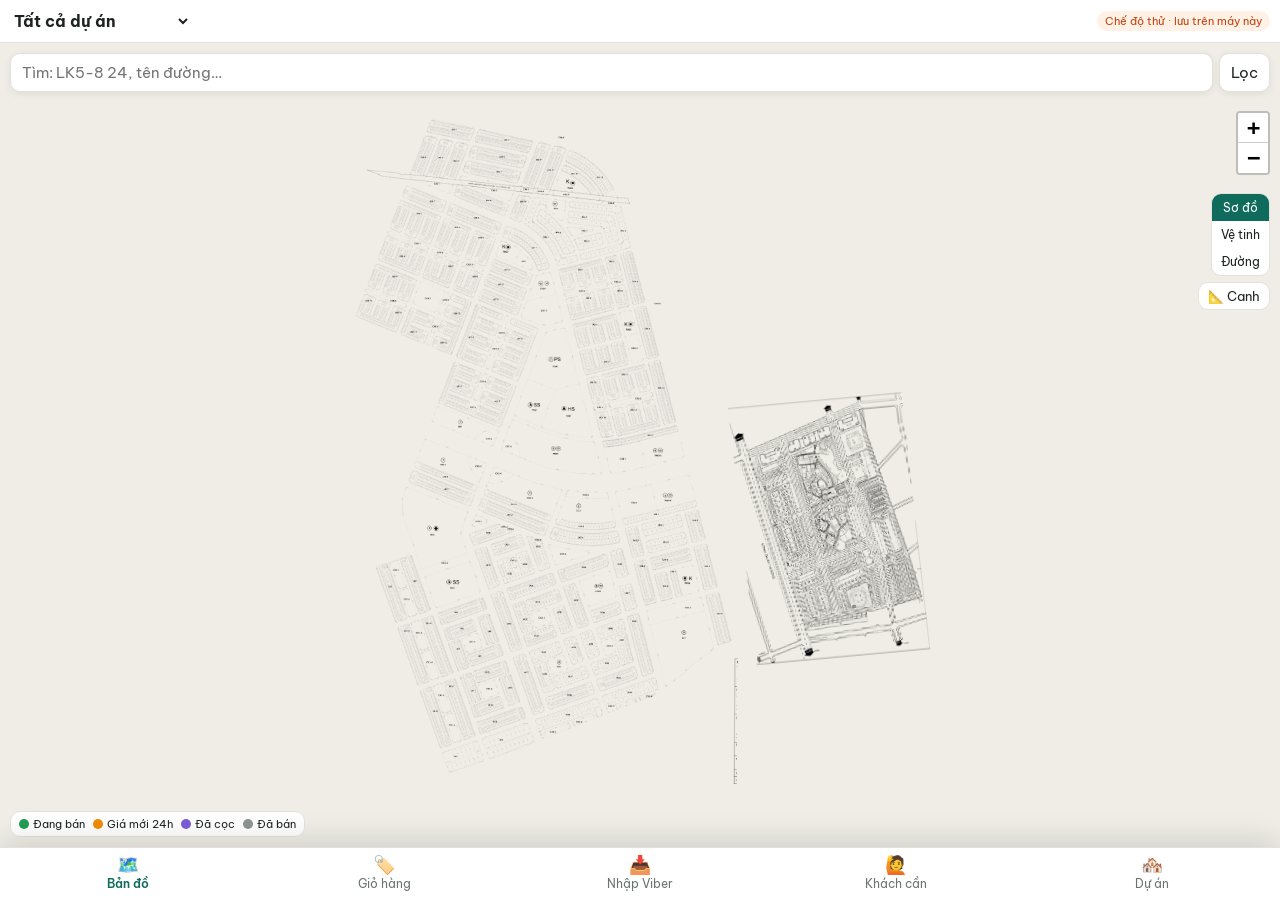
==== index.html @ 96879f38 "Canh lại VCN Phước Hải khớp đường thật; ảnh vệ tinh không còn ô trống khi phóng to Co-Authored-By: C" ====
<!DOCTYPE html>
<html lang="vi">
<head>
<meta charset="utf-8">
<meta name="viewport" content="width=device-width, initial-scale=1, maximum-scale=1">
<title>Giỏ hàng BĐS</title>
<link rel="stylesheet" href="leaflet.css">
<link rel="preconnect" href="https://fonts.googleapis.com">
<link href="https://fonts.googleapis.com/css2?family=Be+Vietnam+Pro:wght@400;500;600;700&display=swap" rel="stylesheet">
<style>
:root{--bg:#f6f5f1;--card:#fff;--ink:#1d2321;--mut:#6b7570;--line:#e3e1da;--acc:#0f6b5c;--acc2:#e8f2ef;
  --ok:#1f9d55;--new:#f08c00;--coc:#7c5cd6;--sold:#8d9491;--bad:#c2410c}
*{box-sizing:border-box;-webkit-tap-highlight-color:transparent}
html,body{margin:0;height:100%;font-family:"Be Vietnam Pro",system-ui,sans-serif;color:var(--ink);background:var(--bg);font-size:15px}
button,input,select,textarea{font:inherit;color:inherit}
button{cursor:pointer}
button:disabled{opacity:.5;cursor:default}
#app{display:flex;flex-direction:column;height:100%}
header{display:flex;align-items:center;gap:8px;padding:8px 10px;background:var(--card);border-bottom:1px solid var(--line);z-index:5}
header select{border:0;background:none;font-weight:700;font-size:16px;padding:2px 0;max-width:60vw;min-width:0}
#conn{margin-left:auto;font-size:11px;padding:3px 8px;border-radius:99px;background:#eee;color:var(--mut);white-space:nowrap}
#conn.live{background:var(--acc2);color:var(--acc)} #conn.off{background:#fff1e6;color:var(--bad)}
main{flex:1;position:relative;overflow:hidden}
.view{position:absolute;inset:0;display:none;overflow:auto} .view.on{display:block} #v-map{overflow:hidden}
#map{position:absolute;inset:0;background:#efede6}
nav{display:flex;background:var(--card);border-top:1px solid var(--line);padding-bottom:env(safe-area-inset-bottom)}
nav button{flex:1;border:0;background:none;padding:8px 2px 7px;font-size:12px;color:var(--mut);display:flex;flex-direction:column;align-items:center;gap:2px}
nav button b{font-size:18px;line-height:1} nav button.on{color:var(--acc);font-weight:600}
.badge{display:inline-block;min-width:16px;padding:0 5px;border-radius:99px;background:var(--bad);color:#fff;font-size:10px;line-height:16px;margin-left:2px}
.mapbar{position:absolute;top:10px;left:10px;right:10px;z-index:500;display:flex;gap:6px}
.mapbar input{flex:1;min-width:0;border:1px solid var(--line);border-radius:10px;padding:9px 11px;background:#fff;box-shadow:0 2px 8px #0001}
.btn{border:1px solid var(--line);background:#fff;border-radius:10px;padding:8px 11px;box-shadow:0 2px 8px #0001;white-space:nowrap;text-decoration:none;color:inherit;display:inline-block}
.btn.pri{background:var(--acc);border-color:var(--acc);color:#fff} .btn.on{background:var(--acc2);border-color:var(--acc);color:var(--acc)}
.btn.sm{padding:5px 9px;font-size:13px;box-shadow:none} .btn.danger{color:var(--bad)}
.legend{position:absolute;left:10px;bottom:10px;z-index:500;background:#fffe;border:1px solid var(--line);border-radius:10px;padding:5px 8px;font-size:10.5px;display:flex;gap:4px 8px;flex-wrap:wrap;max-width:calc(100% - 20px)}
.legend i{display:inline-block;width:10px;height:10px;border-radius:50%;margin-right:4px;vertical-align:-1px}
#side{position:absolute;right:10px;top:150px;z-index:500;display:flex;flex-direction:column;gap:6px;align-items:flex-end}
#layerSw{display:flex;flex-direction:column;border:1px solid var(--line);border-radius:10px;overflow:hidden;background:#fff;font-size:12px}
#layerSw button{border:0;background:none;padding:6px 9px} #layerSw button.on{background:var(--acc);color:#fff}
.panel{position:absolute;top:58px;left:10px;right:10px;z-index:600;background:#fff;border:1px solid var(--line);border-radius:12px;padding:12px;box-shadow:0 8px 24px #0002;display:none;max-height:70%;overflow:auto}
.panel.on{display:block}
.dark{background:#1d2321;color:#fff;border-color:#1d2321} .dark .btn{box-shadow:none}
.row{display:flex;gap:8px;align-items:center;flex-wrap:wrap;margin:6px 0}
.chip{border:1px solid var(--line);background:#fff;border-radius:99px;padding:5px 10px;font-size:13px}
.chip.on{background:var(--acc);color:#fff;border-color:var(--acc)}
label.f{font-size:12px;color:var(--mut);display:block;margin-bottom:3px}
input.t,select.t,textarea.t{width:100%;border:1px solid var(--line);border-radius:9px;padding:8px 10px;background:#fff}
.vec-cv{position:absolute;left:0;top:0;pointer-events:none}
.plan-img{position:absolute;left:0;top:0;transform-origin:0 0;pointer-events:none;max-width:none!important;user-select:none}
.leaflet-pane.planPane{z-index:250}
.lp{background:#fff;border:1.5px solid var(--ok);color:var(--ink);font-size:10.5px;font-weight:700;padding:0 4px;border-radius:5px;box-shadow:0 1px 3px #0003}
.lp.new{border-color:var(--new);background:#fff4e5} .lp.coc{border-color:var(--coc)} .lp.daban{border-color:var(--sold);color:var(--sold)}
.lp.dim{opacity:.3} .lp:before,.pj:before{display:none}
.pj{background:var(--acc);color:#fff;border:0;border-radius:99px;font-weight:700;font-size:12px;padding:3px 10px;box-shadow:0 2px 6px #0004}
.anc{width:22px;height:22px;margin:-11px 0 0 -11px;border-radius:50%;background:#f08c00;border:3px solid #fff;color:#fff;font-size:11px;font-weight:700;display:flex;align-items:center;justify-content:center;box-shadow:0 1px 5px #0008}
.vtx{width:12px;height:12px;margin:-6px 0 0 -6px;border-radius:50%;background:#c2410c;border:2px solid #fff}
.zlow .lp{display:none}
#sheet{position:absolute;left:0;right:0;bottom:0;z-index:700;background:#fff;border-radius:16px 16px 0 0;box-shadow:0 -8px 30px #0002;max-height:72%;overflow:auto;transform:translateY(105%);transition:transform .2s}
#sheet.on{transform:none} #sheet .grab{width:40px;height:4px;border-radius:9px;background:#ddd;margin:8px auto 2px}
.sh{padding:6px 16px 16px} .sh h2{margin:4px 0 2px;font-size:19px}
.price{font-size:26px;font-weight:700;color:var(--acc)}
.kv{display:grid;grid-template-columns:auto 1fr;gap:5px 12px;font-size:14px;margin:10px 0} .kv>span:nth-child(odd){color:var(--mut)}
.st{display:inline-block;padding:2px 8px;border-radius:99px;font-size:12px;font-weight:600;color:#fff}
.st.ban{background:var(--ok)} .st.coc{background:var(--coc)} .st.daban{background:var(--sold)} .st.none{background:#bbb}
.hist{font-size:13px;border-top:1px solid var(--line);margin-top:8px;padding-top:8px}
.hist div{display:flex;justify-content:space-between;padding:3px 0;color:var(--mut)} .hist b{color:var(--ink)}
.up{color:var(--bad)} .down{color:var(--ok)}
.note{background:var(--bg);border-radius:9px;padding:8px 10px;font-size:13px;white-space:pre-wrap;margin:8px 0}
.warn{background:#fff4e5;color:#8a4b00;border-radius:9px;padding:7px 10px;font-size:12.5px;margin:6px 0}
.pad{padding:12px 12px 90px}
.card{background:#fff;border:1px solid var(--line);border-radius:12px;padding:10px 12px;margin-bottom:8px}
.li{display:flex;gap:10px;align-items:center;cursor:pointer} .li .c{font-weight:700}
.li .p{margin-left:auto;text-align:right;font-weight:700;color:var(--acc);white-space:nowrap} .li .p small{display:block;font-weight:500;color:var(--mut);font-size:11px}
.meta{font-size:12px;color:var(--mut);margin-top:3px}
.tag{display:inline-block;font-size:11px;border-radius:5px;padding:0 5px;background:var(--bg);color:var(--mut);margin-right:4px} .tag.o{background:#fff4e5;color:#8a4b00}
h3{font-size:15px;margin:14px 2px 8px}
.toolbar{display:flex;gap:6px;align-items:center;margin-bottom:10px;flex-wrap:wrap} .toolbar input{flex:1;min-width:140px}
.pv{border-left:4px solid var(--ok)} .pv.note{border-left-color:#bbb} .pv.demand{border-left-color:#6b5bd2} .pv.le{border-left-color:#2b7bd8} .pv.skip{opacity:.45}
.pv .g{display:grid;grid-template-columns:repeat(3,1fr);gap:6px;margin-top:8px}
.pv .g input,.pv .g select{width:100%;border:1px solid var(--line);border-radius:7px;padding:5px 7px;font-size:13px;background:#fff}
.pv .raw{font-size:12px;color:var(--mut);white-space:pre-wrap;margin-top:4px}
.empty{color:var(--mut);text-align:center;padding:30px 10px;font-size:14px}
.modal{position:fixed;inset:0;background:#0006;z-index:900;display:none;align-items:flex-end;justify-content:center} .modal.on{display:flex}
.modal .box{background:#fff;width:100%;max-width:560px;border-radius:16px 16px 0 0;padding:16px;max-height:92%;overflow:auto}
.modal h2{margin:0 0 10px;font-size:18px}
.grid2{display:grid;grid-template-columns:1fr 1fr;gap:10px}
#toast{position:fixed;left:50%;bottom:80px;transform:translateX(-50%);background:#1d2321;color:#fff;padding:9px 14px;border-radius:10px;font-size:13px;z-index:1000;display:none;max-width:90%}
.leaflet-container{font-family:inherit} .leaflet-top.leaflet-right{top:58px}
.pjcard{display:flex;gap:10px;align-items:center}
.pjcard .ic{width:44px;height:44px;border-radius:10px;background:var(--acc2);display:flex;align-items:center;justify-content:center;font-size:20px;flex:none}
</style>
</head>
<body>
<div id="app">
  <header>
    <select id="pjSel" aria-label="Dự án"></select>
    <button class="btn sm" id="bLogin" style="display:none;margin-left:auto">Đăng nhập</button>
    <span id="conn">Đang kết nối…</span>
  </header>
  <main>
    <section class="view on" id="v-map">
      <div id="map"></div>
      <div class="mapbar">
        <input id="q" placeholder="Tìm: LK5-8 24, tên đường…" enterkeyhint="search">
        <button class="btn" id="bFilter">Lọc</button>
      </div>
      <div class="panel" id="filterPanel">
        <div class="row"><label class="f" style="margin:0">Giá từ</label><input class="t" id="fMin" type="number" step="0.1" inputmode="decimal" style="width:80px"><label class="f" style="margin:0">đến</label><input class="t" id="fMax" type="number" step="0.1" inputmode="decimal" style="width:80px"><span class="meta">tỷ</span></div>
        <label class="f">Hướng</label><div class="row" id="fDirs"></div>
        <label class="f">Trạng thái</label><div class="row" id="fStatus"></div>
        <div class="row"><button class="chip" id="fRecent">Giá mới 24h</button><span style="margin-left:auto"></span><button class="btn sm" id="fClear">Xoá lọc</button><button class="btn sm pri" id="fClose">Xong</button></div>
        <div class="meta" id="fCount"></div>
      </div>
      <div class="panel dark" id="modeBar"></div>
      <div id="side">
        <div id="layerSw"><button data-l="plain" class="on">Sơ đồ</button><button data-l="sat">Vệ tinh</button><button data-l="osm">Đường</button></div>
        <button class="btn sm" id="bAlign" title="Canh sơ đồ cho khớp bản đồ">📐 Canh</button>
      </div>
      <div class="legend" id="legend"></div>
      <div id="sheet"><div class="grab"></div><div class="sh" id="sheetBody"></div></div>
    </section>

    <section class="view" id="v-list"><div class="pad">
      <div class="toolbar"><input class="t" id="lq" placeholder="Lọc theo mã, địa chỉ, người đăng…"><select class="t" id="lsort" style="width:auto"><option value="new">Mới cập nhật</option><option value="asc">Giá thấp → cao</option><option value="desc">Giá cao → thấp</option></select></div>
      <div class="toolbar"><button class="btn sm" id="bCopyAll">📋 Copy giỏ hàng gửi khách</button><button class="btn sm" id="bAdd">＋ Thêm hàng</button><button class="chip" id="bUnpinned">Chưa ghim vị trí</button></div>
      <div id="list"></div>
    </div></section>

    <section class="view" id="v-import"><div class="pad">
      <h3 style="margin-top:2px">Dán tin nhắn từ nhóm Viber</h3>
      <div class="meta" style="margin:0 2px 8px">Mỗi tin cách nhau 1 dòng trống, hoặc dán nguyên đoạn copy từ Viber máy tính (<i>[09/11 17:12] Tên: nội dung</i>). Tin có tên dự án (Mỹ Gia, VCN…) tự vào đúng dự án; tin không ghi thì vào dự án chọn dưới đây.</div>
      <textarea class="t" id="raw" rows="7" placeholder="Lô 24 LK5-8 giá 4,7 tỷ Bao ép cọc và thiết kế. Hh2% nguồn CC."></textarea>
      <div class="row"><select class="t" id="rawPj" style="flex:1"></select><input class="t" id="rawPoster" placeholder="Người đăng (nếu tin không có tên)" style="flex:1"></div>
      <div class="row"><button class="btn pri" id="bParse" style="margin-left:auto">Tách tin</button></div>
      <div id="preview"></div>
    </div></section>

    <section class="view" id="v-demand"><div class="pad">
      <div class="meta" style="margin:0 2px 10px">Tin "khách cần mua" tách từ Viber, tự ghép với hàng đang bán khớp tài chính, hướng và dự án.</div>
      <div id="demands"></div>
    </div></section>

    <section class="view" id="v-proj"><div class="pad">
      <div class="toolbar"><button class="btn pri" id="bNewPj">＋ Thêm dự án / khu</button></div>
      <div id="pjList"></div>
      <div class="meta" style="margin:14px 4px">Thêm khu mới: tải ảnh sơ đồ (JPG/PNG) hoặc file PDF, rồi bấm <b>📐 Canh</b> trên bản đồ để kéo 2–3 điểm cho khớp ảnh vệ tinh.</div>
    </div></section>
  </main>
  <nav>
    <button class="on" data-v="map"><b>🗺️</b>Bản đồ</button>
    <button data-v="list"><b>🏷️</b>Giỏ hàng <span id="nList"></span></button>
    <button data-v="import"><b>📥</b>Nhập Viber</button>
    <button data-v="demand"><b>🙋</b>Khách cần <span id="nDem"></span></button>
    <button data-v="proj"><b>🏘️</b>Dự án</button>
  </nav>
</div>
<div class="modal" id="mEdit"><div class="box" id="mEditBox"></div></div>
<div id="toast"></div>

<script src="leaflet.js"></script>
<script src="config.js"></script>
<script>
"use strict";
/* ============ Utilities ============ */
const CFG=window.MYGIA_CONFIG||{};
const DIRS=['Bắc','Đông Bắc','Đông','Đông Nam','Nam','Tây Nam','Tây','Tây Bắc'];
const STATUS={ban:'Đang bán',coc:'Đã cọc',daban:'Đã bán'};
const COL={ban:'#1f9d55',new:'#f08c00',coc:'#7c5cd6',daban:'#8d9491'};
const DAY=864e5;
const $=s=>document.querySelector(s);
const esc=s=>String(s??'').replace(/[&<>"']/g,c=>({'&':'&amp;','<':'&lt;','>':'&gt;','"':'&quot;',"'":'&#39;'}[c]));
const fmt=(v,d=2)=>(v==null||isNaN(v))?'':(+v).toLocaleString('vi-VN',{maximumFractionDigits:d});
const fmtTy=v=>v==null?'Liên hệ':fmt(v)+' tỷ';
const num=s=>parseFloat(String(s).replace(',','.'));
const clean=o=>JSON.parse(JSON.stringify(o));
const safeId=k=>k.replace(/[^A-Za-z0-9_\-.~:@+]/g,'_');
const strip=s=>String(s||'').normalize('NFD').replace(/[̀-ͯ]/g,'').replace(/đ/g,'d').replace(/Đ/g,'D').toLowerCase();
function ago(t){ if(!t) return ''; const s=(Date.now()-t)/1000; if(s<60) return 'vừa xong'; if(s<3600) return Math.floor(s/60)+' phút trước';
  if(s<86400) return Math.floor(s/3600)+' giờ trước'; if(s<172800) return 'hôm qua'; const d=new Date(t); return d.getDate()+'/'+(d.getMonth()+1); }
function toast(m){ const t=$('#toast'); t.textContent=m; t.style.display='block'; clearTimeout(toast._t); toast._t=setTimeout(()=>t.style.display='none',2800); }
const normBlock=s=>String(s||'').toUpperCase().replace(/\s+/g,'').replace(/[.\/_]/g,'-');
const normLot=l=>String(l).trim().replace(/^0+(?=\d)/,'').toUpperCase();
const lotKey=(pid,b,l)=>pid+':'+normBlock(b)+'_'+normLot(l);

/* ============ State ============ */
const S={projects:{},pjOrder:[],hints:{},listings:{},pins:{},demands:{},pjDocs:{},
  cur:'all',canWrite:true,canUpload:false,mode:'local',f:{max:null,min:null,dirs:new Set(),status:new Set(),recent:false},sel:null,unpinnedOnly:false};

/* ============ Affine helpers (image px <-> projected metres) ============ */
const CRS=L.CRS.EPSG3857;
const proj=ll=>CRS.project(L.latLng(ll[0],ll[1]));
const unproj=p=>CRS.unproject(L.point(p[0],p[1]));
function solve3(A,b){ // 3x3 linear solve (Cramer)
  const d=m=>m[0][0]*(m[1][1]*m[2][2]-m[1][2]*m[2][1])-m[0][1]*(m[1][0]*m[2][2]-m[1][2]*m[2][0])+m[0][2]*(m[1][0]*m[2][1]-m[1][1]*m[2][0]);
  const D=d(A); if(Math.abs(D)<1e-12) return null;
  return [0,1,2].map(i=>d(A.map((r,k)=>r.map((v,j)=>j===i?b[k]:v)))/D); }
function fitAffine(pairs,prev){ // pairs: [ix,iy,X,Y]; returns [a,b,c,d,e,f]: X=a*ix+b*iy+c, Y=d*ix+e*iy+f
  const n=pairs.length;
  if(n>=3){ const AtA=[[0,0,0],[0,0,0],[0,0,0]],bx=[0,0,0],by=[0,0,0];
    for(const [x,y,X,Y] of pairs){ const r=[x,y,1]; for(let i=0;i<3;i++){ for(let j=0;j<3;j++) AtA[i][j]+=r[i]*r[j]; bx[i]+=r[i]*X; by[i]+=r[i]*Y; } }
    const u=solve3(AtA,bx), v=solve3(AtA,by); if(u&&v) return [...u,...v]; }
  if(n>=2){ // similarity
    const [x1,y1,X1,Y1]=pairs[0],[x2,y2,X2,Y2]=pairs[1];
    const dx=x2-x1,dy=y2-y1,dX=X2-X1,dY=Y2-Y1,den=dx*dx+dy*dy; if(den<1e-9) return prev;
    // image y points down, map Y points up -> reflected similarity: X=a x+b y+c, Y=b x-a y+f
    const a=(dX*dx-dY*dy)/den, b=(dX*dy+dY*dx)/den;
    return [a,b,X1-a*x1-b*y1, b,-a,Y1-b*x1+a*y1]; }
  if(n===1&&prev){ const [x,y,X,Y]=pairs[0]; const [a,b,c,d,e,f]=prev; return [a,b,c+X-(a*x+b*y+c),d,e,f+Y-(d*x+e*y+f)]; }
  return prev; }
const applyT=(T,x,y)=>[T[0]*x+T[1]*y+T[2],T[3]*x+T[4]*y+T[5]];
function invT(T,X,Y){ const [a,b,c,d,e,f]=T, det=a*e-b*d; const x0=X-c,y0=Y-f; return [(e*x0-b*y0)/det,(-d*x0+a*y0)/det]; }
function ctrlToT(ctrl){ return fitAffine(ctrl.map(c=>{ const p=proj([c[2],c[3]]); return [c[0],c[1],p.x,p.y]; }),null); }
function TtoCtrl(T,w,h){ return [[0,0],[w,0],[0,h]].map(([x,y])=>{ const ll=unproj(applyT(T,x,y)); return [x,y,+ll.lat.toFixed(7),+ll.lng.toFixed(7)]; }); }

/* ============ Map ============ */
const map=L.map('map',{minZoom:12,maxZoom:22,zoomSnap:.5,preferCanvas:true,zoomControl:false});
map.attributionControl.setPrefix('');
L.control.zoom({position:'topright'}).addTo(map);
map.setView([12.238,109.172],15);
map.createPane('planPane').classList.add('planPane'); map.createPane('vecPane').style.zIndex=260; map.getPane('vecPane').style.pointerEvents='none';
const tiles={
  sat:L.tileLayer('https://server.arcgisonline.com/ArcGIS/rest/services/World_Imagery/MapServer/tile/{z}/{y}/{x}',{maxNativeZoom:17,maxZoom:22,attribution:'Ảnh © Esri'}),
  osm:L.tileLayer('https://tile.openstreetmap.org/{z}/{x}/{y}.png',{maxNativeZoom:19,maxZoom:22,attribution:'© OpenStreetMap'})};
let tileFail=0; Object.values(tiles).forEach(t=>t.on('tileerror',()=>{ if(++tileFail===4) toast('Không tải được bản đồ nền ở đây — chạy bản GitHub để xem ảnh vệ tinh'); }));
let baseName='plain';
function setBase(n){ baseName=n; Object.values(tiles).forEach(t=>map.removeLayer(t)); if(tiles[n]) tiles[n].addTo(map);
  document.querySelectorAll('#layerSw button').forEach(b=>b.classList.toggle('on',b.dataset.l===n));
  for(const l of Object.values(planLayers)){ l._applyOp(); l._draw&&l._map&&l._draw(); } }
document.querySelectorAll('#layerSw button').forEach(b=>b.onclick=()=>setBase(b.dataset.l));

const VEC={}; // pid -> parsed vector data (promise)
function loadVec(url){
  if(VEC[url]) return VEC[url];
  return VEC[url]=fetch(url).then(r=>{ if(!r.ok) throw new Error(r.status); return r.arrayBuffer(); }).then(buf=>{
    const hl=new DataView(buf).getUint32(0,true); const H=JSON.parse(new TextDecoder().decode(new Uint8Array(buf,4,hl)));
    let off=4+hl; const n=H.n; const counts=new Uint32Array(buf.slice(off,off+4*n)); off+=4*n;
    const flags=new Uint8Array(buf,off,n); off+=n+((4-n%4)%4); const xy=new Uint16Array(buf,off);
    const starts=new Uint32Array(n+1); for(let i=0;i<n;i++) starts[i+1]=starts[i]+counts[i];
    const gs=[]; for(let i=0;i<n;i++) if(!(flags[i]&0x80)) gs.push(i); gs.push(n);
    const G=gs.length-1, C=128, sc=H.scale; let W=0,Hh=0;
    const bb=new Float32Array(G*4);
    for(let g=0;g<G;g++){ let x0=1e9,y0=1e9,x1=-1e9,y1=-1e9;
      for(let k=starts[gs[g]]*2;k<starts[gs[g+1]]*2;k+=2){ const x=xy[k]*sc,y=xy[k+1]*sc; if(x<x0)x0=x; if(x>x1)x1=x; if(y<y0)y0=y; if(y>y1)y1=y; }
      bb[g*4]=x0;bb[g*4+1]=y0;bb[g*4+2]=x1;bb[g*4+3]=y1; if(x1>W)W=x1; if(y1>Hh)Hh=y1; }
    const cw=Math.ceil(W/C)+1, ch=Math.ceil(Hh/C)+1, cells=Array.from({length:cw*ch},()=>[]), big=[];
    for(let g=0;g<G;g++){ const a=Math.floor(bb[g*4]/C),b=Math.floor(bb[g*4+1]/C),c=Math.floor(bb[g*4+2]/C),d=Math.floor(bb[g*4+3]/C);
      if((c-a+1)*(d-b+1)>48){ big.push(g); continue; } for(let j=b;j<=d;j++) for(let i=a;i<=c;i++) cells[j*cw+i].push(g); }
    const tcells=Array.from({length:cw*ch},()=>[]); (H.texts||[]).forEach((t,i)=>{ const ci=Math.floor(t[0]/C),cj=Math.floor(t[1]/C); if(ci>=0&&cj>=0&&ci<cw&&cj<ch) tcells[cj*cw+ci].push(i); });
    return {H,flags,xy,starts,gs,G,C,cw,ch,cells,big,tcells,stamp:new Uint32Array(G),tick:0};
  }); }
const PlanLayer=L.Layer.extend({
  initialize(pj){ this.pj=pj; this.T=ctrlToT(pj.ctrl); this._op=.75; this._vecOn=false; },
  onAdd(map){ const img=this._img=L.DomUtil.create('img','plan-img leaflet-zoom-animated'); img.decoding='async';
    img.style.width=this.pj.w+'px'; img.style.height=this.pj.h+'px'; img.src=this.pj.img; img.onerror=()=>toast('Không tải được ảnh sơ đồ '+this.pj.name);
    map.getPane('planPane').appendChild(img);
    if(this.pj.vec){ this._cv=L.DomUtil.create('canvas','vec-cv'); map.getPane('vecPane').appendChild(this._cv);
      loadVec(this.pj.vec).then(d=>{ this._vd=d; this._draw(); }).catch(e=>console.warn('vec',e)); }
    map.on('zoomanim',this._anim,this); map.on('viewreset zoomend moveend',this._reset,this); this._reset(); },
  onRemove(map){ L.DomUtil.remove(this._img); if(this._cv) L.DomUtil.remove(this._cv); map.off('zoomanim',this._anim,this); map.off('viewreset zoomend moveend',this._reset,this); },
  setT(T){ this.T=T; if(this._map) this._reset(); },
  setOpacity(){ this._applyOp(); },
  _applyOp(){ if(!this._img) return; const plain=baseName==='plain'; let o=plain?1:this._op;
    if(this._vecOn&&this._vd){ o=this._vd.H.hideRaster?0:Math.min(o,this._vd.H.rasterOpacity??.35); }
    this._img.style.opacity=o; this._img.style.filter=plain?'':'grayscale(1) invert(1) brightness(1.4)'; },
  corners(){ const {w,h}=this.pj; return [[0,0],[w,0],[0,h],[w,h]].map(([x,y])=>unproj(applyT(this.T,x,y))); },
  bounds(){ return L.latLngBounds(this.corners()); },
  _mat(fn){ const {w,h}=this.pj, c=[[0,0],[w,0],[0,h]].map(([x,y])=>fn(unproj(applyT(this.T,x,y))));
    return [(c[1].x-c[0].x)/w,(c[1].y-c[0].y)/w,(c[2].x-c[0].x)/h,(c[2].y-c[0].y)/h,c[0].x,c[0].y]; },
  _set(fn){ const m=this._mat(fn); this._img.style.transform=`matrix(${m.join(',')})`; },
  _reset(){ if(!this._img) return; this._set(ll=>this._map.latLngToLayerPoint(ll)); this._draw(); },
  _anim(e){ this._set(ll=>this._map._latLngToNewLayerPoint(ll,e.zoom,e.center)); if(this._cv) this._cv.style.visibility='hidden'; },
  _draw(){
    const cv=this._cv, d=this._vd, map=this._map; if(!cv||!map) return;
    const m=this._mat(ll=>map.latLngToContainerPoint(ll)); const scale=Math.sqrt(Math.abs(m[0]*m[3]-m[1]*m[2]));
    const on=!!d&&scale>=(this.pj.vecMin||1);
    if(on!==this._vecOn){ this._vecOn=on; } this._applyOp();
    const size=map.getSize(), dpr=Math.min(window.devicePixelRatio||1,2);
    L.DomUtil.setPosition(cv,map.containerPointToLayerPoint([0,0])); cv.style.visibility='visible';
    if(cv.width!==size.x*dpr||cv.height!==size.y*dpr){ cv.width=size.x*dpr; cv.height=size.y*dpr; cv.style.width=size.x+'px'; cv.style.height=size.y+'px'; }
    const ctx=cv.getContext('2d'); ctx.setTransform(1,0,0,1,0,0); ctx.clearRect(0,0,cv.width,cv.height); if(!on) return;
    // visible rect in plan px
    const det=m[0]*m[3]-m[1]*m[2], inv=(X,Y)=>{ const x=X-m[4],y=Y-m[5]; return [(m[3]*x-m[2]*y)/det,(-m[1]*x+m[0]*y)/det]; };
    const q=[inv(0,0),inv(size.x,0),inv(0,size.y),inv(size.x,size.y)];
    const x0=Math.min(...q.map(p=>p[0])),x1=Math.max(...q.map(p=>p[0])),y0=Math.min(...q.map(p=>p[1])),y1=Math.max(...q.map(p=>p[1]));
    const {C,cw,ch,cells,big,stamp,xy,starts,gs,flags,H}=d; const tick=++d.tick; const list=[];
    const add=g=>{ if(stamp[g]!==tick){ stamp[g]=tick; list.push(g); } }; big.forEach(add);
    const i0=Math.max(0,Math.floor(x0/C)),i1=Math.min(cw-1,Math.floor(x1/C)),j0=Math.max(0,Math.floor(y0/C)),j1=Math.min(ch-1,Math.floor(y1/C));
    for(let j=j0;j<=j1;j++) for(let i=i0;i<=i1;i++) cells[j*cw+i].forEach(add);
    list.sort((a,b)=>a-b);
    ctx.setTransform(dpr*m[0],dpr*m[1],dpr*m[2],dpr*m[3],dpr*m[4],dpr*m[5]); ctx.lineJoin='round'; ctx.lineCap='round';
    const sat=baseName!=='plain', sc=H.scale;
    for(const g of list){ const st=H.styles[flags[gs[g]]&0x7f];
      if(st.fill==='#ffffff'&&sat) continue;
      ctx.beginPath();
      for(let s=gs[g];s<gs[g+1];s++){ let k=starts[s]*2; const e=starts[s+1]*2; ctx.moveTo(xy[k]*sc,xy[k+1]*sc); for(k+=2;k<e;k+=2) ctx.lineTo(xy[k]*sc,xy[k+1]*sc); }
      if(st.fill){ ctx.fillStyle=sat&&st.fill==='#000000'?'#fff':st.fill; ctx.fill(st.eo?'evenodd':'nonzero'); }
      if(st.stroke){ ctx.strokeStyle=sat&&st.stroke==='#000000'?'#fff':st.stroke; ctx.lineWidth=Math.min(Math.max((st.w||0)*scale,.7),2.6)/scale; ctx.stroke(); } }
    if(H.texts&&H.texts.length){ ctx.textAlign='center'; ctx.textBaseline='middle'; const seen=new Set();
      for(let j=Math.max(0,j0-1);j<=Math.min(ch-1,j1+1);j++) for(let i=Math.max(0,i0-1);i<=Math.min(cw-1,i1+1);i++) for(const ti of d.tcells[j*cw+i]){
        const t=H.texts[ti]; const px=t[2]*scale; if(px<(t[5]===1?7:6)||px>70) continue;
        ctx.save(); ctx.translate(t[0],t[1]); if(t[3]) ctx.rotate(t[3]*Math.PI/180);
        ctx.font=`${t[5]===1?700:500} ${t[2]}px "Be Vietnam Pro",sans-serif`;
        ctx.fillStyle=sat?'#fff':(t[5]===1?'#0f6b5c':t[5]===2?'#2d6a2a':'#5a4a63'); ctx.fillText(t[4],0,0); ctx.restore(); } }
  }
});
const planLayers={};
function syncPlans(){ // add plan images when in view (lazy)
  const b=map.getBounds().pad(.3);
  for(const pj of Object.values(S.projects)){ if(!pj.img||!pj.ctrl) continue;
    let l=planLayers[pj.id];
    if(!l){ l=planLayers[pj.id]=new PlanLayer(pj); }
    const vis=b.intersects(l.bounds())&&map.getZoom()>=13;
    if(vis&&!map.hasLayer(l)) l.addTo(map); else if(!vis&&map.hasLayer(l)) map.removeLayer(l); } }
map.on('moveend',syncPlans);

const gList=L.layerGroup().addTo(map), gLab=L.layerGroup().addTo(map), gSel=L.layerGroup().addTo(map), gMode=L.layerGroup().addTo(map), gPj=L.layerGroup().addTo(map);
const renderer=L.canvas({padding:.3,tolerance:6});

/* ============ Listing geometry ============ */
const pidOf=k=>k.split(':')[0];
const codeOf=k=>{ const s=k.slice(k.indexOf(':')+1); const i=s.lastIndexOf('_'); return [s.slice(0,i),s.slice(i+1)]; };
function hintOf(k){ const h=S.hints[pidOf(k)]; if(!h) return null; const c=k.slice(k.indexOf(':')+1); return h.lots[c]||null; }
function posOf(k){ const r=S.listings[k]; if(r&&r.p) return r.p; const pin=S.pins[safeId(k)]; if(pin&&pin.p) return pin.p; const h=hintOf(k); return h?h.p:null; }
function polyOf(k){ const r=S.listings[k]; if(r&&r.poly) return r.poly; const pin=S.pins[safeId(k)]; return pin&&pin.poly||null; }
function posSrc(k){ const r=S.listings[k]; if(r&&r.p) return 'tay'; if(S.pins[safeId(k)]) return 'tay'; return hintOf(k)?'cad':null; }
function dirOf(k){ const r=S.listings[k]; return (r&&r.dir)||(hintOf(k)&&hintOf(k).d)||''; }
function areaOf(k){ const r=S.listings[k]; if(r&&r.area) return {v:r.area,est:false}; const h=hintOf(k); return h&&h.a?{v:h.a,est:true}:null; }
function titleOf(k){ const r=S.listings[k]||{}; const pj=S.projects[pidOf(k)];
  if(pj&&pj.kind==='le') return r.title||r.addr||'Nhà/đất'; const [b,n]=codeOf(k); return b+' · Lô '+n; }
function shortOf(k){ const r=S.listings[k]||{}; const pj=S.projects[pidOf(k)];
  if(pj&&pj.kind==='le') return r.title||r.addr||'Nhà/đất'; const [b,n]=codeOf(k); return (pj?pj.name.replace(/^KĐT\s*/,'')+' ':'')+b+' lô '+n; }

/* ============ Filters & render ============ */
const isRecent=r=>r&&r.priceChangedAt&&Date.now()-r.priceChangedAt<DAY;
const stateOf=r=>{ const st=r.status||'ban'; return st==='ban'&&isRecent(r)?'new':st; };
const filterOn=()=>{ const f=S.f; return f.max!=null||f.min!=null||f.dirs.size||f.status.size||f.recent; };
function inProject(k){ return S.cur==='all'||pidOf(k)===S.cur; }
function matches(k){ const r=S.listings[k], f=S.f; if(!r) return false;
  if(f.status.size&&!f.status.has(r.status||'ban')) return false;
  if(f.max!=null&&!(r.price!=null&&r.price<=f.max)) return false;
  if(f.min!=null&&!(r.price!=null&&r.price>=f.min)) return false;
  if(f.dirs.size&&!f.dirs.has(dirOf(k))) return false;
  if(f.recent&&!isRecent(r)) return false; return true; }
function renderMap(){
  gList.clearLayers(); gLab.clearLayers(); gPj.clearLayers();
  const z=map.getZoom(); let n=0; const per={};
  for(const k in S.listings){ const r=S.listings[k]; const p=posOf(k); const ok=matches(k);
    if(ok){ n++; per[pidOf(k)]=(per[pidOf(k)]||0)+1; }
    if(!p) continue;
    const st=stateOf(r), col=COL[st]; const poly=polyOf(k);
    const opt={renderer,color:'#fff',weight:2,fillColor:col,fillOpacity:ok?.95:.25,opacity:ok?1:.4,bubblingMouseEvents:false};
    const lay=poly?L.polygon(poly,{...opt,weight:1.5}):L.circleMarker(p,{...opt,radius:z>=18?9:z>=16?7:5});
    lay.on('click',()=>openLot(k)); gList.addLayer(lay);
    if(z>=16.5) L.tooltip({permanent:true,direction:'top',offset:[0,-8],className:'lp '+(st==='ban'?'':st)+(ok?'':' dim'),interactive:false})
      .setLatLng(p).setContent(r.price!=null?fmt(r.price):'?').addTo(gLab); }
  if(z<15) for(const pj of Object.values(S.projects)){ const l=planLayers[pj.id]; if(!l) continue;
    L.marker(l.bounds().getCenter(),{icon:L.divIcon({className:'',html:`<div class="pj" style="transform:translate(-50%,-50%);display:inline-block;white-space:nowrap">${esc(pj.name)} · ${per[pj.id]||0}</div>`})})
      .on('click',()=>selectProject(pj.id)).addTo(gPj); }
  $('#bFilter').classList.toggle('on',filterOn());
  $('#fCount').textContent=filterOn()?n+' căn khớp bộ lọc':'';
}
map.on('zoomend',renderMap);

/* ============ Projects ============ */
async function loadProjects(){
  let base=[]; try{ base=await (await fetch('projects.json',{cache:'no-cache'})).json(); }catch(e){ console.warn(e); }
  for(const p of base) S.projects[p.id]={...p};
  applyPjDocs();
  await Promise.all(Object.values(S.projects).filter(p=>p.hints).map(async p=>{ try{ const h=await (await fetch(p.hints)).json(); S.hints[p.id]=h; }catch(e){ console.warn(e); } }));
  renderPjSelects(); syncPlans(); renderAll();
  const b=allBounds(); if(b) map.fitBounds(b,{padding:[20,20]});
}
function applyPjDocs(){
  for(const [id,d] of Object.entries(S.pjDocs)){ if(d.deleted){ delete S.projects[id]; continue; }
    S.projects[id]={...(S.projects[id]||{}),...d,id}; const l=planLayers[id];
    if(l){ if(l.pj.img!==S.projects[id].img){ if(map.hasLayer(l)) map.removeLayer(l); delete planLayers[id]; } else { l.pj=S.projects[id]; if(d.ctrl&&!ALIGN) l.setT(ctrlToT(d.ctrl)); } } }
  syncPlans(); }
function allBounds(){ const b=L.latLngBounds([]); for(const pj of Object.values(S.projects)) if(pj.ctrl) b.extend(new PlanLayer(pj).bounds()); return b.isValid()?b:null; }
function pjList(){ return Object.values(S.projects).sort((a,b)=>(a.kind==='le')-(b.kind==='le')||a.name.localeCompare(b.name,'vi')); }
function renderPjSelects(){
  const opts=pjList();
  $('#pjSel').innerHTML=`<option value="all">Tất cả dự án</option>`+opts.map(p=>`<option value="${esc(p.id)}" ${S.cur===p.id?'selected':''}>${esc(p.name)}</option>`).join('');
  const cur=$('#rawPj').value; $('#rawPj').innerHTML=opts.map(p=>`<option value="${esc(p.id)}">${esc(p.name)}</option>`).join('');
  if(cur&&S.projects[cur]) $('#rawPj').value=cur; else if(S.cur!=='all') $('#rawPj').value=S.cur;
  renderPjList(); }
function selectProject(id){ S.cur=id; $('#pjSel').value=id; closeSheet();
  if(id!=='all'){ const pj=S.projects[id]; $('#rawPj').value=id;
    if(pj.ctrl) map.flyToBounds(new PlanLayer(pj).bounds(),{padding:[20,20],duration:.7});
    else { const pts=Object.keys(S.listings).filter(k=>pidOf(k)===id).map(posOf).filter(Boolean); if(pts.length) map.flyToBounds(L.latLngBounds(pts).pad(.2),{maxZoom:17}); } }
  else { const b=allBounds(); if(b) map.flyToBounds(b,{duration:.7}); }
  renderAll(); }
$('#pjSel').onchange=e=>selectProject(e.target.value);
function renderPjList(){
  $('#pjList').innerHTML=pjList().map(p=>{ const cnt=Object.keys(S.listings).filter(k=>pidOf(k)===p.id).length;
    return `<div class="card"><div class="pjcard"><div class="ic">${p.kind==='le'?'🏠':'🏘️'}</div><div style="min-width:0;flex:1"><b>${esc(p.name)}</b>
    <div class="meta">${cnt} căn trong giỏ${p.kind==='le'?'':p.img?(p.aligned?' · sơ đồ đã canh':' · <span style="color:var(--bad)">sơ đồ chưa canh vị trí</span>'):' · chưa có sơ đồ'}</div>
    ${p.aliases&&p.aliases.length?`<div class="meta">Từ khoá trong tin Viber: ${esc(p.aliases.join(', '))}</div>`:''}</div></div>
    <div class="row"><button class="btn sm" data-go="${esc(p.id)}">Xem bản đồ</button>${S.canWrite&&p.kind!=='le'?`<button class="btn sm" data-al="${esc(p.id)}">📐 Canh sơ đồ</button>`:''}${S.canWrite?`<button class="btn sm" data-ed="${esc(p.id)}">Sửa</button>`:''}</div></div>`; }).join('');
  $('#pjList').querySelectorAll('[data-go]').forEach(b=>b.onclick=()=>{ showView('map'); selectProject(b.dataset.go); });
  $('#pjList').querySelectorAll('[data-al]').forEach(b=>b.onclick=()=>{ showView('map'); startAlign(b.dataset.al); });
  $('#pjList').querySelectorAll('[data-ed]').forEach(b=>b.onclick=()=>editProject(b.dataset.ed));
}
$('#bNewPj').onclick=()=>{ if(!S.canWrite) return toast('Bạn chỉ có quyền xem'); editProject(null); };
function editProject(id){
  const p=id?S.projects[id]:{kind:'kdt',aliases:[]};
  openModal(`<h2>${id?'Sửa dự án':'Thêm dự án / khu'}</h2>
  <label class="f">Tên</label><input class="t" id="pN" value="${esc(p.name||'')}" placeholder="KĐT An Bình Tân">
  <label class="f" style="margin-top:8px">Loại</label><select class="t" id="pK"><option value="kdt" ${p.kind!=='le'?'selected':''}>Khu đô thị / dự án có sơ đồ phân lô</option><option value="le" ${p.kind==='le'?'selected':''}>Nhà phố, đất lẻ (không cần sơ đồ)</option></select>
  <label class="f" style="margin-top:8px">Từ khoá nhận diện trong tin Viber (cách nhau dấu phẩy)</label><input class="t" id="pA" value="${esc((p.aliases||[]).join(', '))}" placeholder="an bình tân, abt">
  <div id="pImgBox"><label class="f" style="margin-top:8px">Ảnh sơ đồ phân lô (JPG, PNG hoặc PDF)</label><input class="t" id="pF" type="file" accept="image/*,application/pdf">
  <div class="meta" id="pFmsg">${p.img?'Đang dùng sơ đồ hiện có. Chọn file mới để thay.':''}</div></div>
  <div class="row" style="margin-top:12px">${id&&!['mygia','phuochai','le'].includes(id)?'<button class="btn sm danger" id="pDel">Xoá dự án</button>':''}<span style="margin-left:auto"></span><button class="btn" onclick="closeModal()">Huỷ</button><button class="btn pri" id="pSave">Lưu</button></div>`);
  const kindSw=()=>$('#pImgBox').style.display=$('#pK').value==='le'?'none':''; $('#pK').onchange=kindSw; kindSw();
  $('#pSave').onclick=async()=>{ const name=$('#pN').value.trim(); if(!name) return toast('Nhập tên dự án');
    const btn=$('#pSave'); btn.disabled=true; btn.textContent='Đang lưu…';
    try{
      const nid=id||strip(name).replace(/[^a-z0-9]+/g,'-').replace(/^-|-$/g,'').slice(0,40)+'-'+Date.now().toString(36).slice(-4);
      const doc={...(S.pjDocs[nid]||{}),name,kind:$('#pK').value,aliases:$('#pA').value.split(',').map(s=>s.trim().toLowerCase()).filter(Boolean)};
      const f=$('#pF').files[0];
      if(f&&doc.kind!=='le'){ $('#pFmsg').textContent='Đang xử lý sơ đồ…';
        const {blob,w,h}=await fileToPlan(f); $('#pFmsg').textContent='Đang tải lên…';
        doc.img=await store.upload(blob,nid); doc.w=w; doc.h=h;
        // place new plan in the current view; user then aligns
        const b=map.getBounds(), c=map.project(b.getCenter()), sz=map.getSize(); const s=Math.min(sz.x/w,sz.y/h)*.8;
        const tl=map.unproject(c.subtract(L.point(w*s/2,h*s/2))), tr=map.unproject(c.add(L.point(w*s/2,-h*s/2))), bl=map.unproject(c.add(L.point(-w*s/2,h*s/2)));
        doc.ctrl=[[0,0,tl.lat,tl.lng],[w,0,tr.lat,tr.lng],[0,h,bl.lat,bl.lng]]; doc.aligned=false; }
      await savePj(nid,doc); closeModal(); toast('Đã lưu dự án');
      if(f&&doc.kind!=='le'){ showView('map'); S.cur=nid; renderPjSelects(); startAlign(nid); }
    }catch(e){ err(e); btn.disabled=false; btn.textContent='Lưu'; } };
  if($('#pDel')) $('#pDel').onclick=async()=>{ await savePj(id,{deleted:true}); closeModal(); if(S.cur===id) selectProject('all'); toast('Đã xoá dự án'); };
}
async function savePj(id,doc){ doc=clean(doc); await store.set('projects',id,doc); S.pjDocs[id]=doc; applyPjDocs(); renderPjSelects(); renderAll(); }
let pdfjsReady=null;
function loadScript(src){ return new Promise((ok,no)=>{ const s=document.createElement('script'); s.src=src; s.onload=ok; s.onerror=()=>no(new Error('Không tải được '+src)); document.head.appendChild(s); }); }
async function fileToPlan(f){
  let canvas;
  if(f.type==='application/pdf'||/\.pdf$/i.test(f.name)){
    if(!pdfjsReady) pdfjsReady=loadScript('https://cdnjs.cloudflare.com/ajax/libs/pdf.js/3.11.174/pdf.min.js').then(()=>{ pdfjsLib.GlobalWorkerOptions.workerSrc='https://cdnjs.cloudflare.com/ajax/libs/pdf.js/3.11.174/pdf.worker.min.js'; });
    await pdfjsReady; const pdf=await pdfjsLib.getDocument({data:await f.arrayBuffer()}).promise; const page=await pdf.getPage(1);
    const v0=page.getViewport({scale:1}); const scale=Math.min(4,3600/Math.max(v0.width,v0.height)); const vp=page.getViewport({scale});
    canvas=document.createElement('canvas'); canvas.width=vp.width; canvas.height=vp.height; const ctx=canvas.getContext('2d'); ctx.fillStyle='#fff'; ctx.fillRect(0,0,canvas.width,canvas.height);
    await page.render({canvasContext:ctx,viewport:vp}).promise;
  } else {
    const img=await new Promise((ok,no)=>{ const i=new Image(); i.onload=()=>ok(i); i.onerror=()=>no(new Error('Ảnh không đọc được')); i.src=URL.createObjectURL(f); });
    const s=Math.min(1,3600/Math.max(img.naturalWidth,img.naturalHeight));
    canvas=document.createElement('canvas'); canvas.width=Math.round(img.naturalWidth*s); canvas.height=Math.round(img.naturalHeight*s);
    const ctx=canvas.getContext('2d'); ctx.fillStyle='#fff'; ctx.fillRect(0,0,canvas.width,canvas.height); ctx.drawImage(img,0,0,canvas.width,canvas.height);
  }
  const blob=await new Promise(ok=>canvas.toBlob(ok,'image/jpeg',.85));
  return {blob,w:canvas.width,h:canvas.height};
}

/* ============ Map modes: align / pin / draw ============ */
let ALIGN=null, PIN=null;
function modeBar(html){ const m=$('#modeBar'); m.innerHTML=html; m.classList.add('on'); $('#filterPanel').classList.remove('on'); }
function endModes(){ ALIGN=null; PIN=null; gMode.clearLayers(); $('#modeBar').classList.remove('on'); map.getContainer().style.cursor=''; }
$('#bAlign').onclick=()=>{ if(!S.canWrite) return toast('Bạn chỉ có quyền xem');
  let id=S.cur; if(id==='all'||!S.projects[id]||!S.projects[id].img){ const vis=Object.values(planLayers).filter(l=>map.hasLayer(l)); if(vis.length===1) id=vis[0].pj.id; else return toast('Chọn dự án cần canh ở menu trên cùng'); }
  startAlign(id); };
function startAlign(id){
  endModes(); closeSheet(); const pj=S.projects[id]; if(!pj||!pj.img) return toast('Dự án chưa có sơ đồ');
  if(S.cur!==id){ S.cur=id; $('#pjSel').value=id; }
  syncPlans(); let l=planLayers[id]; if(!map.hasLayer(l)){ l.addTo(map); }
  map.flyToBounds(l.bounds(),{padding:[30,30],duration:.5});
  if(baseName==='plain') setBase('sat');
  ALIGN={id,l,T0:l.T.slice(),anchors:[]};
  modeBar(`<b>Canh sơ đồ: ${esc(pj.name)}</b>
  <div class="meta" style="color:#cfd6d3;margin-top:4px" id="alMsg"></div>
  <div class="row"><label class="f" style="margin:0;color:#cfd6d3">Độ đậm sơ đồ</label><input type="range" id="alOp" min="0.15" max="1" step="0.05" value="${l._op}" style="flex:1"></div>
  <div class="row"><button class="btn sm" id="alClr">Xoá điểm</button><button class="btn sm" id="alFit">Đưa sơ đồ vào giữa</button><button class="btn sm" id="alCancel">Huỷ</button><button class="btn sm pri" id="alSave" style="margin-left:auto">Lưu vị trí</button></div>`);
  $('#alOp').oninput=e=>{ l._op=+e.target.value; l._applyOp(); };
  $('#alClr').onclick=()=>{ ALIGN.anchors=[]; alignDraw(); };
  $('#alFit').onclick=()=>{ const {w,h}=pj, c=map.project(map.getCenter()), sz=map.getSize(), s=Math.min(sz.x/w,sz.y/h)*.7;
    const pts=[[0,0],[w,0],[0,h]].map(([x,y])=>{ const ll=map.unproject(c.add(L.point((x-w/2)*s,(y-h/2)*s))); const p=proj([ll.lat,ll.lng]); return [x,y,p.x,p.y]; });
    l.setT(fitAffine(pts,null)); ALIGN.anchors=[]; alignDraw(); };
  $('#alCancel').onclick=()=>{ l.setT(ALIGN.T0); endModes(); };
  $('#alSave').onclick=async()=>{ const ctrl=TtoCtrl(l.T,pj.w,pj.h); try{ await savePj(id,{...(S.pjDocs[id]||{}),ctrl,aligned:true}); toast('Đã lưu vị trí sơ đồ'); endModes(); }catch(e){ err(e); } };
  alignDraw();
}
function alignDraw(){
  gMode.clearLayers(); const A=ALIGN; if(!A) return; const n=A.anchors.length;
  $('#alMsg').innerHTML=[`Chạm vào một điểm dễ nhận ra <b>trên sơ đồ</b> (góc đường, ngã tư, góc khu) để đặt chấm cam, rồi <b>kéo chấm</b> tới đúng chỗ đó trên ảnh vệ tinh.`,
    `Đã có 1 điểm: kéo nó để dời cả sơ đồ. Thêm điểm thứ 2 ở xa điểm 1 để xoay / phóng sơ đồ.`,
    `2 điểm: sơ đồ đã xoay và co giãn theo. Thêm điểm 3 nếu sơ đồ bị méo.`,
    `${n} điểm. Kiểm tra vài chỗ khác cho khớp rồi bấm Lưu.`][Math.min(n,3)];
  A.anchors.forEach((a,i)=>{ const mk=L.marker(a.ll,{draggable:true,icon:L.divIcon({className:'',html:`<div class="anc">${i+1}</div>`,iconSize:[0,0]})}).addTo(gMode);
    mk.on('drag',e=>{ a.ll=e.target.getLatLng(); alignFit(); }); mk.on('dragend',()=>alignFit());
    mk.on('contextmenu',()=>{ A.anchors.splice(i,1); alignDraw(); }); });
}
function alignFit(){ const A=ALIGN; const pairs=A.anchors.map(a=>{ const p=proj([a.ll.lat,a.ll.lng]); return [a.ix,a.iy,p.x,p.y]; });
  const base=A.anchors.length===1?A.Tdrag:A.l.T; const T=fitAffine(pairs,base); if(T) A.l.setT(T); }
function onMapClickMode(e){
  if(ALIGN){ const p=proj([e.latlng.lat,e.latlng.lng]); const [ix,iy]=invT(ALIGN.l.T,p.x,p.y);
    if(ALIGN.anchors.length>=6) return toast('Tối đa 6 điểm');
    ALIGN.Tdrag=ALIGN.l.T.slice(); ALIGN.anchors.push({ix,iy,ll:e.latlng}); alignDraw(); return true; }
  if(PIN){ if(PIN.kind==='point'){ PIN.done([e.latlng.lat,e.latlng.lng],null); endModes(); }
    else { PIN.pts.push([e.latlng.lat,e.latlng.lng]); pinDraw(); } return true; }
  return false; }
map.on('click',onMapClickMode);
function startPin(k,kind){
  endModes(); closeSheet(); showView('map');
  const p=posOf(k); if(p) map.flyTo(p,Math.max(map.getZoom(),19),{duration:.5});
  else if(S.projects[pidOf(k)]&&planLayers[pidOf(k)]) map.flyToBounds(planLayers[pidOf(k)].bounds(),{duration:.5});
  PIN={k,kind,pts:[],done:async(pt,poly)=>{ await savePin(k,pt,poly); toast('Đã ghim vị trí'); openLot(k); }};
  map.getContainer().style.cursor='crosshair';
  modeBar(`<b>${kind==='poly'?'Khoanh ranh':'Ghim vị trí'}: ${esc(shortOf(k))}</b>
  <div class="meta" style="color:#cfd6d3;margin-top:4px">${kind==='poly'?'Chạm lần lượt các góc của lô (ít nhất 3 góc), rồi bấm Xong.':'Phóng to rồi chạm vào đúng lô trên sơ đồ.'}</div>
  <div class="row">${kind==='poly'?'<button class="btn sm" id="pnUndo">↶ Bỏ góc</button>':''}<button class="btn sm" id="pnCancel">Huỷ</button>${kind==='poly'?'<button class="btn sm pri" id="pnDone" style="margin-left:auto">Xong</button>':''}</div>`);
  $('#pnCancel').onclick=()=>{ endModes(); openLot(k); };
  if(kind==='poly'){ $('#pnUndo').onclick=()=>{ PIN.pts.pop(); pinDraw(); };
    $('#pnDone').onclick=()=>{ if(PIN.pts.length<3) return toast('Cần ít nhất 3 góc'); const pts=PIN.pts; const c=[pts.reduce((s,p)=>s+p[0],0)/pts.length,pts.reduce((s,p)=>s+p[1],0)/pts.length]; const d=PIN.done; endModes(); d(c,pts); }; }
}
function pinDraw(){ gMode.clearLayers(); if(!PIN) return; if(PIN.pts.length>1) L.polygon(PIN.pts,{color:'#c2410c',weight:2,fillOpacity:.15,interactive:false}).addTo(gMode);
  PIN.pts.forEach(p=>L.marker(p,{interactive:false,icon:L.divIcon({className:'',html:'<div class="vtx"></div>',iconSize:[0,0]})}).addTo(gMode)); }
function polyArea(poly){ if(!poly||poly.length<3) return null; const P=poly.map(p=>{ const q=proj(p); return [q.x,q.y]; }); let a=0;
  for(let i=0;i<P.length;i++){ const p=P[i],q=P[(i+1)%P.length]; a+=p[0]*q[1]-q[0]*p[1]; } const k=Math.cos(poly[0][0]*Math.PI/180); return Math.abs(a)/2*k*k; }

/* ============ Lot sheet ============ */
function openLot(k){
  if(ALIGN||PIN) return;
  S.sel=k; const r=S.listings[k]; const pj=S.projects[pidOf(k)]||{name:'?'}; gSel.clearLayers();
  const p=posOf(k), poly=polyOf(k);
  if(poly) L.polygon(poly,{weight:3,color:'#c2410c',fill:false,interactive:false}).addTo(gSel);
  else if(p) L.circleMarker(p,{radius:14,color:'#c2410c',weight:3,fill:false,interactive:false}).addTo(gSel);
  const st=r?(r.status||'ban'):'none'; const ar=areaOf(k), h=hintOf(k);
  let x=`<div class="meta" style="margin:0">${esc(pj.name)}</div><div style="display:flex;align-items:center;gap:8px"><h2>${esc(titleOf(k))}</h2><span class="st ${st}" style="margin-left:auto">${r?STATUS[st]:'Chưa có'}</span></div>`;
  if(r){ x+=`<div class="price">${fmtTy(r.price)}${r.price!=null&&ar?` <span style="font-size:14px;color:var(--mut);font-weight:500">≈ ${fmt(r.price*1000/ar.v,1)} tr/m²</span>`:''}</div>`;
    if(r.flag) x+=`<div class="warn">⚠️ ${esc(r.flag)}</div>`; }
  x+=`<div class="kv">`;
  if(r&&r.addr) x+=`<span>Địa chỉ</span><span>${esc(r.addr)}</span>`;
  x+=`<span>Diện tích</span><span>${ar?fmt(ar.v,1)+' m²'+(ar.est?' <span class="tag">≈ theo bản vẽ CAD</span>':''):'—'}${(r&&r.front)||(h&&h.w)?` · ngang ${fmt((r&&r.front)||h.w,1)} m`:''}</span>`;
  x+=`<span>Hướng</span><span>${esc(dirOf(k)||'—')}${!(r&&r.dir)&&h&&h.d?' <span class="tag">theo bản vẽ</span>':''}${h&&h.c?' · <b>lô góc</b>':''}</span>`;
  if(r){ x+=`<span>Hoa hồng</span><span>${r.hh!=null?fmt(r.hh)+'%':'—'}</span><span>Nguồn</span><span>${esc(r.source||'—')}</span>`;
    x+=`<span>Người đăng</span><span>${esc(r.poster||'—')}${r.postedAt?' · '+esc(r.postedAt):''}</span><span>Cập nhật</span><span>${ago(r.updatedAt)}</span>`; }
  x+=`<span>Vị trí</span><span>${p?(posSrc(k)==='cad'?'Tự động theo số lô trên bản vẽ':'Đã ghim tay'):'<b style="color:var(--bad)">Chưa ghim</b>'}</span></div>`;
  if(r&&r.note) x+=`<div class="note">${esc(r.note)}</div>`;
  if(r&&r.history&&r.history.length){ x+=`<div class="hist"><b>Lịch sử giá</b>`;
    r.history.forEach((q,i)=>{ const pr=r.history[i+1]; let d='';
      if(pr&&q.price!=null&&pr.price!=null&&q.price!==pr.price){ const df=q.price-pr.price; d=` <span class="${df>0?'up':'down'}">${df>0?'▲':'▼'} ${fmt(Math.abs(df))}</span>`; }
      x+=`<div><span>${new Date(q.at).toLocaleString('vi-VN',{day:'2-digit',month:'2-digit',hour:'2-digit',minute:'2-digit'})}${q.by?' · '+esc(q.by):''}</span><b>${fmtTy(q.price)}${d}</b></div>`; });
    x+=`</div>`; }
  x+=`<div class="row" style="margin-top:12px">`;
  if(r) x+=`<button class="btn sm" id="sCopy">📋 Copy gửi khách</button>`;
  if(S.canWrite) x+=`<button class="btn sm pri" id="sEdit">${r?'Sửa giá / trạng thái':'＋ Thêm vào giỏ'}</button><button class="btn sm" id="sPin">📍 ${p?'Ghim lại':'Ghim vị trí'}</button><button class="btn sm" id="sPoly">⬠ Khoanh ranh</button>`;
  if(p) x+=`<a class="btn sm" target="_blank" rel="noopener" href="${gmaps(p)}">Google Maps</a>`;
  x+=`<button class="btn sm" id="sClose" style="margin-left:auto">Đóng</button></div>`;
  $('#sheetBody').innerHTML=x; $('#sheet').classList.add('on');
  $('#sClose').onclick=closeSheet;
  if($('#sCopy')) $('#sCopy').onclick=()=>copyText(lotText(k));
  if($('#sEdit')) $('#sEdit').onclick=()=>openEdit(k);
  if($('#sPin')) $('#sPin').onclick=()=>startPin(k,'point');
  if($('#sPoly')) $('#sPoly').onclick=()=>startPin(k,'poly');
}
const gmaps=p=>`https://www.google.com/maps?q=${p[0].toFixed(6)},${p[1].toFixed(6)}`;
function closeSheet(){ $('#sheet').classList.remove('on'); gSel.clearLayers(); S.sel=null; }
function lotText(k){ const r=S.listings[k]||{}, pj=S.projects[pidOf(k)]||{}, ar=areaOf(k), p=posOf(k), h=hintOf(k);
  return [`🏠 ${pj.kind==='le'?'':pj.name+' – '}${titleOf(k)}`, r.addr&&pj.kind!=='le'?'Địa chỉ: '+r.addr:'',
    [dirOf(k)?'Hướng '+dirOf(k):'',ar?'DT '+fmt(ar.v,1)+' m²':'',(r.front||(h&&h.w))?'ngang '+fmt(r.front||h.w,1)+' m':''].filter(Boolean).join(' · '),
    `Giá: ${fmtTy(r.price)}`, r.note?'Ghi chú: '+r.note:'', p?'Vị trí: '+gmaps(p):''].filter(Boolean).join('\n'); }
async function copyText(t){ try{ await navigator.clipboard.writeText(t); toast('Đã copy'); }
  catch(e){ openModal(`<h2>Copy nội dung</h2><textarea class="t" rows="9" readonly>${esc(t)}</textarea><div class="row"><button class="btn" onclick="closeModal()">Đóng</button></div>`);
    const ta=$('#mEditBox textarea'); ta.focus(); ta.select(); } }
function flyTo(k){ showView('map'); const p=posOf(k), poly=polyOf(k);
  if(poly) map.flyToBounds(L.latLngBounds(poly).pad(1),{maxZoom:20,duration:.6}); else if(p) map.flyTo(p,Math.max(map.getZoom(),19),{duration:.6});
  setTimeout(()=>openLot(k),p?650:0); }

/* ============ Edit listing ============ */
function openModal(html){ $('#mEditBox').innerHTML=html; $('#mEdit').classList.add('on'); }
function closeModal(){ $('#mEdit').classList.remove('on'); }
$('#mEdit').addEventListener('click',e=>{ if(e.target.id==='mEdit') closeModal(); });
function parseLatLng(s){ s=String(s||''); let m=/@(-?\d+\.\d+),(-?\d+\.\d+)/.exec(s)||/!3d(-?\d+\.\d+)!4d(-?\d+\.\d+)/.exec(s)||/[?&](?:q|ll|query|destination)=(-?\d+\.\d+)(?:,|%2C)\s*(-?\d+\.\d+)/.exec(s)||/(-?\d{1,2}\.\d{3,})\s*[,; ]\s*(-?\d{2,3}\.\d{3,})/.exec(s);
  return m?[+m[1],+m[2]]:null; }
let proj4Ready=null;
async function vn2000(text,lon0){
  if(!proj4Ready) proj4Ready=loadScript('https://cdnjs.cloudflare.com/ajax/libs/proj4js/2.9.2/proj4.js'); await proj4Ready;
  const def=`+proj=tmerc +lat_0=0 +lon_0=${lon0} +k=0.9999 +x_0=500000 +y_0=0 +ellps=WGS84 +towgs84=-191.90441429,-39.30318279,-111.45032835,-0.00928836,0.01975479,-0.00427372,0.252906278 +units=m +no_defs`;
  const pts=[]; for(const ln of text.split(/\n/)){ const ns=(ln.match(/\d{6,7}[.,]\d+|\d{6,7}/g)||[]).map(v=>num(v)); if(ns.length<2) continue;
    let [a,b]=ns.slice(-2); let X=a,Y=b; if(X<Y){ [X,Y]=[Y,X]; } // X (northing, 7 digits) > Y (easting, 6 digits)
    const [lng,lat]=proj4(def,'EPSG:4326',[Y,X]); pts.push([+lat.toFixed(7),+lng.toFixed(7)]); }
  return pts; }
function openEdit(k,preset){
  const r=k?(S.listings[k]||{}):(preset||{}); const pid=k?pidOf(k):(r.pid||(S.cur!=='all'?S.cur:pjList()[0].id));
  const isLe=id=>(S.projects[id]||{}).kind==='le';
  const [b,n]=k&&!isLe(pid)?codeOf(k):['',''];
  openModal(`<h2>${k?esc(titleOf(k)):'Thêm hàng vào giỏ'}</h2>
  ${k?'':`<label class="f">Dự án</label><select class="t" id="eJ">${pjList().map(p=>`<option value="${esc(p.id)}" ${p.id===pid?'selected':''}>${esc(p.name)}</option>`).join('')}</select>`}
  <div id="eKdt" class="grid2" style="margin-top:8px"><div><label class="f">Mã dãy</label><input class="t" id="eB" value="${esc(b||r.block||'')}" placeholder="LK5-8" ${k?'disabled':''}></div><div><label class="f">Số lô</label><input class="t" id="eL" value="${esc(n||r.lot||'')}" ${k?'disabled':''}></div></div>
  <div id="eLe" style="margin-top:8px"><label class="f">Tiêu đề</label><input class="t" id="eTi" value="${esc(r.title||'')}" placeholder="Nhà 3 tầng MT Phong Châu">
    <label class="f" style="margin-top:8px">Địa chỉ</label><input class="t" id="eAd" value="${esc(r.addr||'')}">
    <label class="f" style="margin-top:8px">Vị trí: dán link Google Maps hoặc toạ độ "12.23, 109.18"</label><input class="t" id="eLL" value="${r.p?r.p.join(', '):''}" placeholder="https://www.google.com/maps/@12.2312,109.1832,18z">
    <details style="margin-top:6px"><summary class="meta">Nhập toạ độ VN-2000 trên sổ (vẽ đúng ranh thửa)</summary>
      <textarea class="t" id="eVN" rows="4" placeholder="Mỗi dòng 1 góc: X  Y&#10;1354123.45  599876.12"></textarea>
      <div class="row"><label class="f" style="margin:0">Kinh tuyến trục</label><select class="t" id="eLon" style="width:auto"><option value="108.25">108°15' (Khánh Hoà)</option><option value="108.5">108°30' (Ninh Thuận, Phú Yên)</option><option value="107.75">107°45' (Lâm Đồng)</option></select></div></details></div>
  <div class="grid2" style="margin-top:8px"><div><label class="f">Giá (tỷ)</label><input class="t" id="eP" type="number" step="0.01" inputmode="decimal" value="${r.price??''}"></div>
  <div><label class="f">Hoa hồng (%)</label><input class="t" id="eH" type="number" step="0.1" inputmode="decimal" value="${r.hh??''}"></div>
  <div><label class="f">Diện tích (m²)</label><input class="t" id="eA" type="number" step="0.1" inputmode="decimal" value="${r.area??''}" placeholder="${k&&hintOf(k)?'≈ '+fmt(hintOf(k).a,1):''}"></div>
  <div><label class="f">Ngang (m)</label><input class="t" id="eW" type="number" step="0.1" inputmode="decimal" value="${r.front??''}"></div>
  <div><label class="f">Trạng thái</label><select class="t" id="eS">${Object.entries(STATUS).map(([v,t])=>`<option value="${v}" ${(r.status||'ban')===v?'selected':''}>${t}</option>`).join('')}</select></div>
  <div><label class="f">Hướng</label><select class="t" id="eD"><option value="">${k&&hintOf(k)&&hintOf(k).d?'Theo bản vẽ ('+hintOf(k).d+')':'—'}</option>${DIRS.map(d=>`<option ${r.dir===d?'selected':''}>${d}</option>`).join('')}</select></div>
  <div><label class="f">Nguồn</label><input class="t" id="eSrc" value="${esc(r.source||'')}" placeholder="Chính chủ"></div>
  <div><label class="f">Người đăng</label><input class="t" id="ePo" value="${esc(r.poster||'')}"></div></div>
  <label class="f" style="margin-top:8px">Ghi chú</label><textarea class="t" id="eN" rows="3">${esc(r.note||'')}</textarea>
  <div class="row" style="margin-top:12px">${k&&S.listings[k]?'<button class="btn sm danger" id="eDel">Xoá khỏi giỏ</button>':''}<span style="margin-left:auto"></span><button class="btn" onclick="closeModal()">Huỷ</button><button class="btn pri" id="eSave">Lưu</button></div>`);
  const sw=()=>{ const j=k?pid:$('#eJ').value; $('#eKdt').style.display=isLe(j)?'none':''; $('#eLe').style.display=isLe(j)?'':'none'; };
  if($('#eJ')) $('#eJ').onchange=sw; sw();
  $('#eSave').onclick=async()=>{
    const j=k?pid:$('#eJ').value; const v=x=>$(x).value.trim(); const nn=x=>v(x)===''?null:num(v(x));
    let kk=k, rec={price:nn('#eP'),hh:nn('#eH'),area:nn('#eA'),front:nn('#eW'),status:v('#eS'),dir:v('#eD')||null,source:v('#eSrc'),poster:v('#ePo'),note:v('#eN'),flag:null};
    if(isLe(j)){ rec.title=v('#eTi'); rec.addr=v('#eAd'); if(!rec.title&&!rec.addr) return toast('Nhập tiêu đề hoặc địa chỉ');
      if(v('#eVN')){ try{ const pts=await vn2000(v('#eVN'),v('#eLon')); if(pts.length>=3){ rec.poly=pts; rec.p=[pts.reduce((s,p)=>s+p[0],0)/pts.length,pts.reduce((s,p)=>s+p[1],0)/pts.length]; if(!rec.area) rec.area=Math.round(polyArea(pts)*10)/10; } else return toast('Cần ít nhất 3 góc toạ độ'); }catch(e){ return err(e); } }
      else if(v('#eLL')){ const p=parseLatLng(v('#eLL')); if(!p) return toast('Không đọc được vị trí. Mở Google Maps, chạm giữ vào lô, copy toạ độ dạng 12.23, 109.18'); rec.p=p; }
      if(!kk) kk=j+':'+Date.now().toString(36)+Math.random().toString(36).slice(2,5); }
    else if(!kk){ const fb=fixBlock(j,v('#eB')); if(!fb.block||!v('#eL')) return toast('Nhập mã dãy và số lô'); kk=lotKey(j,fb.block,v('#eL')); }
    if(await saveListing(kk,rec)){ closeModal(); openLot(kk); toast('Đã lưu'); if(!posOf(kk)) toast('Đã lưu. Bấm "📍 Ghim vị trí" để đặt lô lên bản đồ'); } };
  if($('#eDel')) $('#eDel').onclick=async()=>{ await deleteListing(k); closeModal(); closeSheet(); toast('Đã xoá'); };
}

/* ============ Storage backends ============ */
let store=null;
function onData(coll,docs){
  if(coll==='listings'){ S.listings={}; for(const [id,x] of Object.entries(docs)){ if(!x) continue; const k=x.key||(x.block?lotKey(x.pid||'mygia',x.block,x.lot):null); if(k) S.listings[k]={...x,key:k}; }
    if(S.sel&&$('#sheet').classList.contains('on')&&!ALIGN&&!PIN) openLot(S.sel); }
  else if(coll==='demands') S.demands=docs;
  else if(coll==='pins') S.pins=docs;
  else if(coll==='projects'){ S.pjDocs=docs; applyPjDocs(); renderPjSelects(); }
  renderAll(); }
const COLLS=['projects','listings','pins','demands'];
function setConn(st,t){ const c=$('#conn'); c.className=st; c.textContent=t; }
function localStore(){
  const read=c=>{ try{ return JSON.parse(localStorage.getItem('bds_'+c)||'{}'); }catch(e){ return {}; } };
  const mem={}; COLLS.forEach(c=>mem[c]=read(c));
  const put=c=>{ try{ localStorage.setItem('bds_'+c,JSON.stringify(mem[c])); }catch(e){} onData(c,{...mem[c]}); };
  setConn('off','Chế độ thử · lưu trên máy này'); setTimeout(()=>COLLS.forEach(c=>onData(c,{...mem[c]})),0);
  return { async set(c,id,d){ mem[c][id]=d; put(c); }, async del(c,id){ delete mem[c][id]; put(c); },
    async upload(blob){ toast('Chế độ thử: sơ đồ chỉ giữ tới khi tải lại trang'); return URL.createObjectURL(blob); } };
}
async function claudeStore(){
  if(!window.claude||!claude.use) return null;
  const [db,user,assets]=await Promise.all([claude.use('db'),claude.use('user'),claude.use('assets')]);
  if(!db) return null;
  if(user){ try{ const c=await user.can('data.write'); if(c===false) S.canWrite=false; }catch(e){} }
  let timer=setTimeout(()=>setConn('off','Chưa kết nối được dữ liệu'),10000);
  for(const c of COLLS) db.collection(c).onSnapshot(snap=>{ const o={}; snap.docs.forEach(d=>o[d.id]=d.data()); onData(c,o);
      if(!snap.metadata.fromCache){ clearTimeout(timer); setConn('live','● Trực tuyến'+(S.canWrite?'':' · chỉ xem')); } },
    e=>{ clearTimeout(timer); setConn('off','Mất kết nối dữ liệu'); console.warn(e); });
  const wrap=async fn=>{ try{ return await fn(); }catch(e){ if(e&&e.code==='invalid_argument'){ S.canWrite=false; renderAll(); throw new Error('Bạn chỉ có quyền xem'); } throw e; } };
  return { set:(c,id,d)=>wrap(()=>db.collection(c).doc(safeId(id)).set(d)), del:(c,id)=>wrap(()=>db.collection(c).doc(safeId(id)).delete()),
    async upload(blob){ if(!assets) throw new Error('Chỉ chủ app mới tải được sơ đồ lên'); const a=await assets.upload(blob); return a.url||('/_blob/'+a.id); } };
}
async function supabaseStore(){
  if(!CFG.supabaseUrl||!CFG.supabaseKey) return null;
  await loadScript('https://cdn.jsdelivr.net/npm/@supabase/supabase-js@2');
  const sb=window.supabase.createClient(CFG.supabaseUrl,CFG.supabaseKey); const T=CFG.table||'mygia';
  async function pull(){ const {data,error}=await sb.from(T).select('coll,id,data');
    if(error){ setConn('off','Lỗi dữ liệu'); console.warn(error); return; }
    const o={}; COLLS.forEach(c=>o[c]={}); for(const r of data) if(o[r.coll]) o[r.coll][r.id]=r.data;
    COLLS.forEach(c=>onData(c,o[c])); setConn('live','● Trực tuyến'+(S.canWrite?'':' · chỉ xem')); }
  async function auth(){ const {data}=await sb.auth.getSession(); S.canWrite=!!data.session;
    const b=$('#bLogin'); b.style.display=''; b.textContent=S.canWrite?'Đăng xuất':'Đăng nhập'; $('#conn').style.marginLeft='0'; renderAll(); renderPjList(); }
  $('#bLogin').onclick=async()=>{ if(S.canWrite){ await sb.auth.signOut(); await auth(); return; }
    openModal(`<h2>Đăng nhập để cập nhật giỏ hàng</h2><label class="f">Email</label><input class="t" id="aE" type="email" autocomplete="username"><label class="f" style="margin-top:8px">Mật khẩu</label><input class="t" id="aP" type="password" autocomplete="current-password">
      <div class="row" style="margin-top:12px"><span style="margin-left:auto"></span><button class="btn" onclick="closeModal()">Huỷ</button><button class="btn pri" id="aGo">Đăng nhập</button></div>`);
    $('#aGo').onclick=async()=>{ const {error}=await sb.auth.signInWithPassword({email:$('#aE').value.trim(),password:$('#aP').value});
      if(error) return toast('Sai email hoặc mật khẩu'); closeModal(); await auth(); toast('Đã đăng nhập'); }; };
  await auth(); await pull();
  sb.channel('bds').on('postgres_changes',{event:'*',schema:'public',table:T},()=>pull()).subscribe(); setInterval(pull,60000);
  const chk=r=>{ if(r.error) throw new Error(r.error.message); return r; };
  return { async set(c,id,d){ chk(await sb.from(T).upsert({coll:c,id,data:d,updated_at:new Date().toISOString()})); },
    async del(c,id){ chk(await sb.from(T).delete().eq('coll',c).eq('id',id)); },
    async upload(blob,name){ const path=name+'-'+Date.now()+'.jpg'; chk(await sb.storage.from('plans').upload(path,blob,{contentType:'image/jpeg'})); return sb.storage.from('plans').getPublicUrl(path).data.publicUrl; } };
}
async function initStore(){
  try{ store=await supabaseStore(); if(store){ S.mode='supabase'; return; } }catch(e){ console.warn(e); }
  try{ store=await claudeStore(); if(store){ S.mode='claude'; return; } }catch(e){ console.warn(e); }
  store=localStore(); S.mode='local'; }
function err(e){ toast(e&&e.message?e.message:'Không lưu được, thử lại sau'); console.warn(e); return false; }

async function saveListing(k,rec){
  const cur=S.listings[k]; const now=Date.now(); const pid=pidOf(k); const pj=S.projects[pid]||{};
  const m={...(cur||{}),...rec,key:k,pid}; if(pj.kind!=='le'){ const [b,n]=codeOf(k); m.block=b; m.lot=n; }
  for(const f of ['area','front','dir','hh']) if(m[f]==null||m[f]==='') delete m[f];
  const changed=!cur||cur.price!==m.price; const hist=(cur&&cur.history)?cur.history.slice():[];
  if(changed) hist.unshift({price:m.price,at:now,by:m.poster||''});
  m.history=hist.slice(0,20); m.updatedAt=now; m.priceChangedAt=changed?now:(cur&&cur.priceChangedAt)||now;
  const doc=clean(m);
  try{ await store.set('listings',k,doc); }catch(e){ return err(e); }
  S.listings[k]=doc; renderAll(); return true; }
async function deleteListing(k){ try{ await store.del('listings',k); }catch(e){ return err(e); } delete S.listings[k]; renderAll(); }
async function savePin(k,p,poly){ const pj=S.projects[pidOf(k)]||{};
  if(pj.kind==='le'){ const rec={p}; if(poly){ rec.poly=poly; const r=S.listings[k]; if(!(r&&r.area)) rec.area=Math.round(polyArea(poly)*10)/10; } else rec.poly=null; return saveListing(k,rec); }
  const d=clean({p,poly:poly||null,key:k,at:Date.now()});
  try{ await store.set('pins',k,d); }catch(e){ return err(e); } S.pins[safeId(k)]=d;
  if(poly&&S.listings[k]&&!S.listings[k].area) await saveListing(k,{area:Math.round(polyArea(poly)*10)/10}); else renderAll(); }
async function saveDemand(d){ const id='d'+Date.now().toString(36)+Math.random().toString(36).slice(2,6); d=clean({...d,createdAt:Date.now()});
  try{ await store.set('demands',id,d); }catch(e){ return err(e); } S.demands[id]=d; renderAll(); return true; }
async function deleteDemand(id){ try{ await store.del('demands',id); }catch(e){ return err(e); } delete S.demands[id]; renderAll(); }

/* ============ Viber parser ============ */
const DIR_RE=/(đông\s*nam|đông\s*bắc|tây\s*nam|tây\s*bắc|đông|tây|nam|bắc)/gi;
const cap=s=>s.toLowerCase().replace(/\s+/g,' ').replace(/(^|\s)\S/g,m=>m.toUpperCase());
function fixBlock(pid,raw){
  const b=normBlock(raw); const h=S.hints[pid]; const set=h&&h._set||(h&&(h._set=new Set(h.blocks)));
  if(!set||!b||set.has(b)) return {block:b};
  const m=/^([A-Z]+)(\d)(\d{1,2})$/.exec(b); if(m&&set.has(m[1]+m[2]+'-'+m[3])) return {block:m[1]+m[2]+'-'+m[3],fixed:b};
  return {block:b,unknown:true}; }
function detectProject(t){ const s=strip(t); let best=null,len=0;
  for(const p of Object.values(S.projects)) for(const a of (p.aliases||[])){ const as=strip(a); if(as.length>len&&new RegExp('(^|[^a-z0-9])'+as.replace(/[.*+?^${}()|[\]\\]/g,'\\$&')+'([^a-z0-9]|$)').test(s)){ best=p.id; len=as.length; } }
  return best; }
function splitMessages(text){
  const lines=text.normalize('NFC').replace(/\r/g,'').split('\n'); const out=[]; let cur=null;
  const head=/^\s*\[?\s*((?:\d{1,2}[\/.-]\d{1,2}(?:[\/.-]\d{2,4})?[ ,]*)?\d{1,2}:\d{2}(?::\d{2})?(?:\s?[AaPp][Mm])?)\s*\]?\s*[-–]?\s*([^:\n]{2,40}?):\s*(.*)$/;
  for(const ln of lines){ const m=head.exec(ln);
    if(m){ cur={at:m[1].trim(),poster:m[2].trim(),text:m[3]}; out.push(cur); } else if(!ln.trim()) cur=null;
    else if(cur) cur.text+='\n'+ln; else { cur={text:ln}; out.push(cur); } }
  return out.filter(m=>m.text.trim()); }
function parsePrice(t){
  let m=/(\d{1,3})\s*t[ỷỉy]\s*(\d{1,3})(?!\s*[%\d])/i.exec(t); if(m) return {price:parseFloat(m[1]+'.'+m[2])};
  m=/gi[áa]\s*(?:b[áa]n|ch[àa]o)?\s*[:=]?\s*(\d+(?:[.,]\d+)?)\s*(t[ỷỉy]|tr(?:i[ệe]u)?|t\b)?\s*(\/\s*m)?/i.exec(t)||/(\d+(?:[.,]\d+)?)\s*(t[ỷỉy])/i.exec(t);
  if(!m) return {}; const v=num(m[1]),u=(m[2]||'').toLowerCase();
  if(m[3]) return {unit:v}; if(u.startsWith('t')&&!u.startsWith('tr')) return {price:v}; if(u.startsWith('tr')) return {price:v/1000};
  if(v<20) return {price:v}; if(v<200) return {price:v/10,flag:`Giá viết tắt "${m[1]}" — đang hiểu là ${fmt(v/10)} tỷ, kiểm tra lại`};
  return {price:v/1000,flag:`Giá "${m[1]}" không có đơn vị — đang hiểu là ${fmt(v/1000)} tỷ`}; }
function common(t,r){
  const hm=/(?:\bhh|hoa\s*h[ồo]ng)\s*[:=]?\s*(\d+(?:[.,]\d+)?)\s*%/i.exec(t); if(hm) r.hh=num(hm[1]);
  if(/\b(cc|ch[íi]nh\s*ch[ủu])\b/i.test(t)) r.source='Chính chủ';
  r.status=/(đ[ãa]\s*b[áa]n|\bbay\b|ra\s*h[àa]ng|\bsold\b)/i.test(t)?'daban':/(đ[ãa]\s*c[ọo]c|\bdc\b)/i.test(t)?'coc':'ban';
  const hd=/h[ưu][ớo]ng\s*(đông\s*nam|đông\s*bắc|tây\s*nam|tây\s*bắc|đông|tây|nam|bắc)/i.exec(t); if(hd) r.dir=cap(hd[1]);
  const am=/(\d+(?:[.,]\d+)?)\s*m(?:2|²|\s*vuông)/i.exec(t); if(am) r.area=num(am[1]);
  const wm=/ngang\s*(\d+(?:[.,]\d+)?)\s*m?/i.exec(t); if(wm) r.front=num(wm[1]); }
function parseMsg(msg,defPid){
  const t=msg.text.replace(/\s+/g,' ').trim(); const r={raw:msg.text.trim(),poster:msg.poster||'',postedAt:msg.at||''};
  r.pid=detectProject(t)||defPid;
  const bm=/\b(LK|BT|SH|KD|NP|TM|NV|LO|DV|CL|A|B|C|D|E)\s*(\d{1,3})(?:\s*[-.\/]\s*(\d{1,3}))?\b/i.exec(t);
  const lm=/(?:^|[^a-zà-ỹ])(?:l[ôo]|c[ăa]n|n[ềe]n)\s*(?:s[ốo]\s*)?[:#]?\s*(\d{1,3}[a-z]?)\b/i.exec(t);
  const dm=/(c[ầa]n\s*mua|kh[áa]ch\s*(?:c[ầa]n|t\/c|tc|t[ìi]m)|t[ìi]m\s*l[ôo]|c[ầa]n\s*t[ìi]m|ai\s*c[óo])/i.exec(t);
  const pj=S.projects[r.pid]||{};
  if(dm||(/t\/c|tài chính/i.test(t)&&!lm)){ r.kind='demand';
    const b=/(?:t\/c|tc|t[àa]i\s*ch[íi]nh|t[ầa]m|kho[ảa]ng|d[ưu][ớo]i)\s*:?\s*(\d+(?:[.,]\d+)?)\s*t[ỷỉy]/i.exec(t)||/(\d+(?:[.,]\d+)?)\s*t[ỷỉy]/i.exec(t); if(b) r.budget=num(b[1]);
    const hi=t.search(/h[ưu][ớo]ng/i); r.dirs=[]; if(hi>=0){ const seg=t.slice(hi+5,hi+60); let m; DIR_RE.lastIndex=0; while((m=DIR_RE.exec(seg))){ const d=cap(m[1]); if(!r.dirs.includes(d)) r.dirs.push(d);} }
    r.dpid=detectProject(t); r.text=t; return r; }
  if(bm&&lm&&pj.kind!=='le'){ r.kind='lot'; const fb=fixBlock(r.pid,bm[1]+bm[2]+(bm[3]?'-'+bm[3]:'')); r.block=fb.block; r.lot=normLot(lm[1]);
    Object.assign(r,parsePrice(t)); common(t,r);
    if(fb.fixed) r.flag=[`Mã "${fb.fixed}" được hiểu là ${fb.block}`,r.flag].filter(Boolean).join(' · ');
    r.note=t.replace(bm[0],'').replace(lm[0].replace(/^[^a-zà-ỹ]/i,''),'')
      .replace(/gi[áa]\s*(?:b[áa]n|ch[àa]o)?\s*[:=]?\s*\d+(?:[.,]\d+)?\s*(?:t[ỷỉy]\s*\d{0,3}|tr(?:i[ệe]u)?(?:\s*\/\s*m2?)?)?/i,'')
      .replace(/(?:\bhh|hoa\s*h[ồo]ng)\s*[:=]?\s*\d+(?:[.,]\d+)?\s*%/i,'').replace(/(?:ngu[ồo]n\s*)?\b(?:cc|ch[íi]nh\s*ch[ủu])\b\.?/gi,'')
      .replace(/\s{2,}/g,' ').replace(/^[\s.,;:-]+|[\s.,;:-]+$/g,'');
    const k=lotKey(r.pid,r.block,r.lot), h=hintOf(k);
    if(r.unit){ const a=r.area||(h&&h.a); r.price=a?Math.round(r.unit*a/10)/100:null; r.flag=[r.flag,`Giá ${fmt(r.unit)} tr/m²`+(a?` × ${fmt(a,1)} m² = ${fmt(r.price)} tỷ`:' — chưa tính được tổng giá')].filter(Boolean).join(' · '); }
    if(r.dir&&h&&h.d&&r.dir!==h.d) r.flag=[r.flag,`Tin ghi hướng ${r.dir}, bản vẽ tính ra ${h.d}`].filter(Boolean).join(' · ');
    return r; }
  const pr=parsePrice(t);
  if(pr.price!=null||pr.unit!=null){ r.kind='le'; Object.assign(r,pr); common(t,r);
    if(pj.kind!=='le'){ const le=Object.values(S.projects).find(p=>p.kind==='le'); if(le&&!detectProject(t)) r.pid=le.id; }
    const am=/(?:mặt\s*tiền|\bmt\b|đường|hẻm|kiệt|hxh|ngõ)\s*([^,.;\n]{3,40})/i.exec(t); r.addr=am?am[0].trim():'';
    r.title=t.slice(0,70); if(r.unit&&r.area){ r.price=Math.round(r.unit*r.area/10)/100; }
    r.ll=parseLatLng(t); r.text=t; return r; }
  r.kind='note'; r.text=t; return r; }
let PV=[];
function runParse(){ const msgs=splitMessages($('#raw').value), po=$('#rawPoster').value.trim(), def=$('#rawPj').value;
  PV=msgs.map(m=>{ if(!m.poster&&po) m.poster=po; const r=parseMsg(m,def); r.use=r.kind!=='note'; return r; });
  PV.forEach((r,i)=>{ if(r.kind!=='note') return; for(let j=i-1;j>=0;j--) if((PV[j].kind==='lot'||PV[j].kind==='le')&&(!r.poster||PV[j].poster===r.poster)){ r.attach=j; r.use=true; break; } });
  renderPreview(); }
function pjOpts(sel){ return pjList().map(p=>`<option value="${esc(p.id)}" ${p.id===sel?'selected':''}>${esc(p.name)}</option>`).join(''); }
function renderPreview(){
  const el=$('#preview'); if(!PV.length){ el.innerHTML=$('#raw').value.trim()?'<div class="empty">Không tách được tin nào.</div>':''; return; }
  let h=`<h3>Kết quả tách (${PV.length} tin)</h3>`;
  PV.forEach((r,i)=>{ const sel=`<label style="display:flex;gap:6px;align-items:center;font-size:13px"><input type="checkbox" data-i="${i}" class="pvUse" ${r.use?'checked':''}>`;
    const by=`<div class="raw">${r.poster?'<b>'+esc(r.poster)+'</b>'+(r.postedAt?' · '+esc(r.postedAt):'')+': ':''}${esc(r.raw||r.text)}</div>`;
    if(r.kind==='lot'){ const k=lotKey(r.pid,r.block,r.lot), cur=S.listings[k], hh=hintOf(k); let ch='<span class="tag">Mới</span>';
      if(cur){ if(cur.price!==r.price&&cur.price!=null&&r.price!=null){ const d=r.price-cur.price; ch=`<span class="tag o">Giá ${fmt(cur.price)} → ${fmt(r.price)} ${d>0?'▲':'▼'}</span>`; } else ch='<span class="tag">Đã có, cùng giá</span>'; }
      const pos=posOf(k)?(posSrc(k)==='cad'?'<span class="tag">tự định vị</span>':'<span class="tag">đã ghim</span>'):'<span class="tag o">chưa ghim vị trí</span>';
      h+=`<div class="card pv ${r.use?'':'skip'}">${sel}<b>${esc(r.block)} · Lô ${esc(r.lot)}</b></label> ${ch}${pos}${hh?`<span class="tag">${fmt(hh.a,1)} m² · ${esc(hh.d)}</span>`:''}
      <div class="g"><div><label class="f">Dự án</label><select data-i="${i}" data-k="pid">${pjOpts(r.pid)}</select></div>
        <div><label class="f">Mã dãy</label><input data-i="${i}" data-k="block" value="${esc(r.block)}"></div><div><label class="f">Lô</label><input data-i="${i}" data-k="lot" value="${esc(r.lot)}"></div>
        <div><label class="f">Giá (tỷ)</label><input data-i="${i}" data-k="price" inputmode="decimal" value="${r.price??''}"></div><div><label class="f">HH %</label><input data-i="${i}" data-k="hh" inputmode="decimal" value="${r.hh??''}"></div>
        <div><label class="f">Trạng thái</label><select data-i="${i}" data-k="status">${Object.entries(STATUS).map(([v,t])=>`<option value="${v}" ${r.status===v?'selected':''}>${t}</option>`).join('')}</select></div></div>
      ${r.flag?`<div class="warn">⚠️ ${esc(r.flag)}</div>`:''}${by}</div>`; }
    else if(r.kind==='le'){
      h+=`<div class="card pv le ${r.use?'':'skip'}">${sel}<b>Nhà / đất lẻ</b></label> ${r.ll?'<span class="tag">có toạ độ</span>':'<span class="tag o">chưa có vị trí</span>'}
      <div class="g"><div><label class="f">Dự án</label><select data-i="${i}" data-k="pid">${pjOpts(r.pid)}</select></div>
        <div style="grid-column:span 2"><label class="f">Địa chỉ</label><input data-i="${i}" data-k="addr" value="${esc(r.addr||'')}"></div>
        <div><label class="f">Giá (tỷ)</label><input data-i="${i}" data-k="price" inputmode="decimal" value="${r.price??''}"></div><div><label class="f">DT m²</label><input data-i="${i}" data-k="area" inputmode="decimal" value="${r.area??''}"></div><div><label class="f">HH %</label><input data-i="${i}" data-k="hh" inputmode="decimal" value="${r.hh??''}"></div></div>
      ${r.flag?`<div class="warn">⚠️ ${esc(r.flag)}</div>`:''}${by}</div>`; }
    else if(r.kind==='demand'){
      h+=`<div class="card pv demand ${r.use?'':'skip'}">${sel}<b>Khách cần mua</b></label>
      <div class="meta">Tài chính: <b>${r.budget?fmt(r.budget)+' tỷ':'?'}</b> · Hướng: <b>${r.dirs.length?esc(r.dirs.join(', ')):'bất kỳ'}</b>${r.dpid?' · '+esc(S.projects[r.dpid].name):''}</div>${by}</div>`; }
    else { const tg=r.attach!=null?PV[r.attach]:null;
      h+=`<div class="card pv note ${r.use?'':'skip'}">${sel}${tg?`Gộp vào ghi chú ${esc(tg.kind==='lot'?tg.block+' lô '+tg.lot:'tin '+(r.attach+1))}`:'Tin không có mã lô hay giá — bỏ qua'}</label>${by}</div>`; } });
  const n=PV.filter(r=>r.use&&(r.kind!=='note'||r.attach!=null)).length;
  h+=`<div class="row"><span class="meta">${S.canWrite?'':'Bạn chỉ có quyền xem, không lưu được.'}</span><button class="btn pri" id="bSaveAll" style="margin-left:auto" ${S.canWrite&&n?'':'disabled'}>Lưu ${n} tin vào giỏ</button></div>`;
  el.innerHTML=h;
  el.querySelectorAll('.pvUse').forEach(c=>c.onchange=()=>{ PV[c.dataset.i].use=c.checked; renderPreview(); });
  el.querySelectorAll('[data-k]').forEach(inp=>inp.onchange=()=>{ const r=PV[inp.dataset.i],k=inp.dataset.k; let v=inp.value.trim();
    if(k==='block') v=fixBlock(r.pid,v).block; else if(['price','hh','area'].includes(k)) v=v===''?null:num(v);
    r[k]=v; if(k==='price') r.flag=null; if(k==='pid'&&r.kind==='lot') r.block=fixBlock(v,r.block).block; renderPreview(); });
  if($('#bSaveAll')) $('#bSaveAll').onclick=saveParsed; }
async function saveParsed(){
  const btn=$('#bSaveAll'); btn.disabled=true; btn.textContent='Đang lưu…';
  const notes={}; PV.forEach(r=>{ if(r.kind==='note'&&r.use&&r.attach!=null) (notes[r.attach]=notes[r.attach]||[]).push(r.text); });
  let n=0,fail=0,unpinned=0;
  for(let i=0;i<PV.length;i++){ const r=PV[i]; if(!r.use) continue; let ok;
    const base={price:r.price??null,hh:r.hh??null,source:r.source||'',status:r.status||'ban',poster:r.poster,postedAt:r.postedAt,raw:r.raw,flag:r.flag||null};
    for(const f of ['dir','area','front']) if(r[f]) base[f]=r[f];
    if(r.kind==='lot'&&r.block&&r.lot){ const k=lotKey(r.pid,r.block,r.lot); ok=await saveListing(k,{...base,note:[r.note,...(notes[i]||[])].filter(Boolean).join('\n')}); if(ok&&!posOf(k)) unpinned++; }
    else if(r.kind==='le'){ const k=r.pid+':'+Date.now().toString(36)+Math.random().toString(36).slice(2,5);
      ok=await saveListing(k,{...base,title:r.title,addr:r.addr,p:r.ll||null,note:[r.text,...(notes[i]||[])].join('\n')}); if(ok&&!r.ll) unpinned++; }
    else if(r.kind==='demand') ok=await saveDemand({text:r.text,budget:r.budget??null,dirs:r.dirs,pid:r.dpid||null,poster:r.poster,postedAt:r.postedAt});
    else continue; ok?n++:fail++; }
  if(fail){ toast(`Lưu được ${n}, lỗi ${fail} tin`); renderPreview(); return; }
  toast(`Đã lưu ${n} tin`+(unpinned?` · ${unpinned} căn chưa có vị trí, xem ở Giỏ hàng → "Chưa ghim vị trí"`:'')); PV=[]; $('#raw').value=''; renderPreview(); }

/* ============ List & demands ============ */
function renderList(){
  const q=strip($('#lq').value.trim()), sort=$('#lsort').value;
  let arr=Object.entries(S.listings).filter(([k,r])=>inProject(k)&&(!S.unpinnedOnly||!posOf(k))&&(!q||strip(titleOf(k)+' '+(r.addr||'')+' '+(r.poster||'')+' '+(r.note||'')+' '+dirOf(k)+' '+((S.projects[pidOf(k)]||{}).name||'')).includes(q)));
  arr.sort((a,b)=>sort==='asc'?(a[1].price??1e9)-(b[1].price??1e9):sort==='desc'?(b[1].price??-1)-(a[1].price??-1):(b[1].updatedAt||0)-(a[1].updatedAt||0));
  const total=Object.keys(S.listings).filter(inProject).length, unp=Object.keys(S.listings).filter(k=>inProject(k)&&!posOf(k)).length;
  $('#nList').innerHTML=total?`<span class="badge" style="background:var(--acc)">${total}</span>`:'';
  $('#bUnpinned').textContent=`Chưa ghim vị trí (${unp})`; $('#bUnpinned').classList.toggle('on',S.unpinnedOnly);
  if(!arr.length){ $('#list').innerHTML=`<div class="empty">${total?'Không có căn nào khớp.':'Giỏ hàng trống. Vào tab <b>Nhập Viber</b> để dán tin.'}</div>`; return; }
  $('#list').innerHTML=arr.map(([k,r])=>{ const st=r.status||'ban', h=r.history||[], ar=areaOf(k), pj=S.projects[pidOf(k)]||{}; let d='';
    if(h.length>1&&h[0].price!=null&&h[1].price!=null&&h[0].price!==h[1].price){ const df=h[0].price-h[1].price; d=`<span class="${df>0?'up':'down'}">${df>0?'▲':'▼'}${fmt(Math.abs(df))}</span> `; }
    return `<div class="card li" data-k="${esc(k)}"><div style="min-width:0"><div class="c">${esc(titleOf(k))} <span class="st ${st}" style="font-size:10px">${STATUS[st]}</span></div>
    <div class="meta">${S.cur==='all'?esc(pj.name)+' · ':''}${ar?fmt(ar.v,1)+' m² · ':''}${dirOf(k)?'Hướng '+esc(dirOf(k))+' · ':''}${r.hh!=null?'HH '+fmt(r.hh)+'%':''}${posOf(k)?'':' <span class="tag o">chưa ghim</span>'}${r.flag?' <span class="tag o">cần kiểm tra</span>':''}</div>
    <div class="meta">${esc(r.poster||'')} · ${ago(r.updatedAt)}</div></div>
    <div class="p">${d}${fmtTy(r.price)}${r.price!=null&&ar?`<small>${fmt(r.price*1000/ar.v,1)} tr/m²</small>`:''}</div></div>`; }).join('');
  $('#list').querySelectorAll('.li').forEach(c=>c.onclick=()=>{ const k=c.dataset.k; if(posOf(k)) flyTo(k); else { showView('map'); openLot(k); } }); }
$('#bUnpinned').onclick=()=>{ S.unpinnedOnly=!S.unpinnedOnly; renderList(); };
function matchDemand(d){ return Object.entries(S.listings).filter(([k,r])=>(r.status||'ban')==='ban'&&r.price!=null&&(!d.pid||pidOf(k)===d.pid)
  &&(!d.budget||r.price<=d.budget*1.05)&&(!d.dirs||!d.dirs.length||d.dirs.includes(dirOf(k)))).sort((a,b)=>b[1].price-a[1].price); }
function renderDemands(){
  const arr=Object.entries(S.demands).sort((a,b)=>(b[1].createdAt||0)-(a[1].createdAt||0));
  $('#nDem').innerHTML=arr.length?`<span class="badge">${arr.length}</span>`:'';
  if(!arr.length){ $('#demands').innerHTML='<div class="empty">Chưa có nhu cầu nào. Dán tin kiểu <i>"Khách t/c 5 tỷ cần mua lô hướng Đông"</i> ở tab Nhập Viber.</div>'; return; }
  $('#demands').innerHTML=arr.map(([id,d])=>{ const m=matchDemand(d);
    return `<div class="card"><div style="display:flex;gap:8px"><b>${d.budget?'≤ '+fmt(d.budget)+' tỷ':'Chưa rõ tài chính'} · ${d.dirs&&d.dirs.length?esc(d.dirs.join(' / ')):'mọi hướng'}${d.pid&&S.projects[d.pid]?' · '+esc(S.projects[d.pid].name):''}</b>${S.canWrite?`<button class="btn sm danger" data-del="${esc(id)}" style="margin-left:auto">Xong</button>`:''}</div>
    <div class="meta">${esc(d.poster||'')} ${d.postedAt?'· '+esc(d.postedAt):''} · ${ago(d.createdAt)}</div><div class="note">${esc(d.text)}</div>
    <div class="meta"><b>${m.length} căn khớp</b>${m.length?':':''}</div>${m.slice(0,8).map(([k,r])=>`<button class="chip" data-k="${esc(k)}" style="margin:4px 4px 0 0">${esc(shortOf(k))} · ${fmt(r.price)} tỷ${dirOf(k)?' · '+esc(dirOf(k)):''}</button>`).join('')}
    ${m.length?`<div class="row"><button class="btn sm" data-copy="${esc(id)}">📋 Copy danh sách gửi môi giới</button></div>`:''}</div>`; }).join('');
  $('#demands').querySelectorAll('[data-k]').forEach(b=>b.onclick=()=>flyTo(b.dataset.k));
  $('#demands').querySelectorAll('[data-del]').forEach(b=>b.onclick=()=>deleteDemand(b.dataset.del));
  $('#demands').querySelectorAll('[data-copy]').forEach(b=>b.onclick=()=>copyText(matchDemand(S.demands[b.dataset.copy]).map(([k,r])=>`• ${shortOf(k)} – ${fmtTy(r.price)}${dirOf(k)?' – hướng '+dirOf(k):''}`).join('\n'))); }
$('#bCopyAll').onclick=()=>{ const arr=Object.entries(S.listings).filter(([k,r])=>inProject(k)&&(r.status||'ban')==='ban').sort((a,b)=>(a[1].price??1e9)-(b[1].price??1e9));
  const pj=S.projects[S.cur]; copyText(`GIỎ HÀNG ${pj?pj.name.toUpperCase():''} – ${new Date().toLocaleDateString('vi-VN')}\n`+arr.map(([k,r])=>{ const ar=areaOf(k);
    return `• ${shortOf(k)} – ${fmtTy(r.price)}${ar?' – '+fmt(ar.v,1)+' m²':''}${dirOf(k)?' – hướng '+dirOf(k):''}`; }).join('\n')); };
$('#bAdd').onclick=()=>{ if(!S.canWrite) return toast('Bạn chỉ có quyền xem'); openEdit(null); };
$('#lq').oninput=renderList; $('#lsort').onchange=renderList;

/* ============ Search & filter ============ */
$('#q').addEventListener('keydown',e=>{ if(e.key!=='Enter') return; const t=e.target.value.normalize('NFC').trim(); if(!t) return;
  const bm=/([A-Z]{1,4})\s*(\d{1,3})(?:\s*[-.\/]\s*(\d{1,3}))?/i.exec(t);
  const pids=S.cur!=='all'?[S.cur]:Object.keys(S.projects);
  if(bm){ const rest=t.slice(bm.index+bm[0].length), lm=/(\d{1,3}[a-z]?)/i.exec(rest);
    for(const pid of pids){ const b=fixBlock(pid,bm[1]+bm[2]+(bm[3]?'-'+bm[3]:'')).block;
      if(lm){ const k=lotKey(pid,b,lm[1]); if(S.listings[k]||hintOf(k)||S.pins[safeId(k)]){ e.target.blur(); if(!S.listings[k]&&hintOf(k)){ showView('map'); map.flyTo(hintOf(k).p,20); setTimeout(()=>openLot(k),650); } else flyTo(k); return; } }
      const h=S.hints[pid]; if(h){ const pts=Object.entries(h.lots).filter(([c])=>c.startsWith(b+'_')).map(([,v])=>v.p); if(pts.length){ e.target.blur(); map.flyToBounds(L.latLngBounds(pts),{padding:[60,60],duration:.6}); return; } } } }
  const s=strip(t); const hit=Object.keys(S.listings).filter(k=>inProject(k)&&strip(titleOf(k)+' '+(S.listings[k].addr||'')).includes(s));
  if(hit.length){ e.target.blur(); showView('list'); $('#lq').value=t; renderList(); return; }
  const ll=parseLatLng(t); if(ll){ map.flyTo(ll,19); return; }
  toast('Không tìm thấy "'+t+'"'); });
$('#bFilter').onclick=()=>{ $('#filterPanel').classList.toggle('on'); };
$('#fClose').onclick=()=>$('#filterPanel').classList.remove('on');
$('#fDirs').innerHTML=DIRS.map(d=>`<button class="chip" data-d="${d}">${d}</button>`).join('');
$('#fStatus').innerHTML=Object.entries(STATUS).map(([v,t])=>`<button class="chip" data-s="${v}">${t}</button>`).join('');
const tog=(set,v,el)=>{ set.has(v)?set.delete(v):set.add(v); el.classList.toggle('on'); renderMap(); };
$('#fDirs').onclick=e=>{ const d=e.target.dataset.d; if(d) tog(S.f.dirs,d,e.target); };
$('#fStatus').onclick=e=>{ const s=e.target.dataset.s; if(s) tog(S.f.status,s,e.target); };
$('#fRecent').onclick=e=>{ S.f.recent=!S.f.recent; e.target.classList.toggle('on'); renderMap(); };
$('#fMax').oninput=e=>{ S.f.max=e.target.value===''?null:+e.target.value; renderMap(); };
$('#fMin').oninput=e=>{ S.f.min=e.target.value===''?null:+e.target.value; renderMap(); };
$('#fClear').onclick=()=>{ S.f={max:null,min:null,dirs:new Set(),status:new Set(),recent:false}; $('#fMax').value=$('#fMin').value='';
  document.querySelectorAll('#filterPanel .chip.on').forEach(c=>c.classList.remove('on')); renderMap(); };
$('#legend').innerHTML=[[COL.ban,'Đang bán'],[COL.new,'Giá mới 24h'],[COL.coc,'Đã cọc'],[COL.daban,'Đã bán']].map(([c,t])=>`<span><i style="background:${c}"></i>${t}</span>`).join('');

/* ============ Views ============ */
function showView(v){ document.querySelectorAll('.view').forEach(x=>x.classList.toggle('on',x.id==='v-'+v));
  document.querySelectorAll('nav button').forEach(b=>b.classList.toggle('on',b.dataset.v===v)); if(v==='map') setTimeout(()=>map.invalidateSize(),0); }
document.querySelectorAll('nav button').forEach(b=>b.onclick=()=>showView(b.dataset.v));
$('#bParse').onclick=runParse;
function renderAll(){ renderMap(); renderList(); renderDemands(); if(PV.length) renderPreview(); $('#bAlign').style.display=S.canWrite?'':'none'; }
setInterval(()=>{ renderList(); renderDemands(); },60000);
loadProjects(); initStore();
</script>
</body>
</html>
---- leaflet.css ----
/* required styles */

.leaflet-pane,
.leaflet-tile,
.leaflet-marker-icon,
.leaflet-marker-shadow,
.leaflet-tile-container,
.leaflet-pane > svg,
.leaflet-pane > canvas,
.leaflet-zoom-box,
.leaflet-image-layer,
.leaflet-layer {
	position: absolute;
	left: 0;
	top: 0;
	}
.leaflet-container {
	overflow: hidden;
	}
.leaflet-tile,
.leaflet-marker-icon,
.leaflet-marker-shadow {
	-webkit-user-select: none;
	   -moz-user-select: none;
	        user-select: none;
	  -webkit-user-drag: none;
	}
/* Prevents IE11 from highlighting tiles in blue */
.leaflet-tile::selection {
	background: transparent;
}
/* Safari renders non-retina tile on retina better with this, but Chrome is worse */
.leaflet-safari .leaflet-tile {
	image-rendering: -webkit-optimize-contrast;
	}
/* hack that prevents hw layers "stretching" when loading new tiles */
.leaflet-safari .leaflet-tile-container {
	width: 1600px;
	height: 1600px;
	-webkit-transform-origin: 0 0;
	}
.leaflet-marker-icon,
.leaflet-marker-shadow {
	display: block;
	}
/* .leaflet-container svg: reset svg max-width decleration shipped in Joomla! (joomla.org) 3.x */
/* .leaflet-container img: map is broken in FF if you have max-width: 100% on tiles */
.leaflet-container .leaflet-overlay-pane svg {
	max-width: none !important;
	max-height: none !important;
	}
.leaflet-container .leaflet-marker-pane img,
.leaflet-container .leaflet-shadow-pane img,
.leaflet-container .leaflet-tile-pane img,
.leaflet-container img.leaflet-image-layer,
.leaflet-container .leaflet-tile {
	max-width: none !important;
	max-height: none !important;
	width: auto;
	padding: 0;
	}

.leaflet-container img.leaflet-tile {
	/* See: https://bugs.chromium.org/p/chromium/issues/detail?id=600120 */
	mix-blend-mode: plus-lighter;
}

.leaflet-container.leaflet-touch-zoom {
	-ms-touch-action: pan-x pan-y;
	touch-action: pan-x pan-y;
	}
.leaflet-container.leaflet-touch-drag {
	-ms-touch-action: pinch-zoom;
	/* Fallback for FF which doesn't support pinch-zoom */
	touch-action: none;
	touch-action: pinch-zoom;
}
.leaflet-container.leaflet-touch-drag.leaflet-touch-zoom {
	-ms-touch-action: none;
	touch-action: none;
}
.leaflet-container {
	-webkit-tap-highlight-color: transparent;
}
.leaflet-container a {
	-webkit-tap-highlight-color: rgba(51, 181, 229, 0.4);
}
.leaflet-tile {
	filter: inherit;
	visibility: hidden;
	}
.leaflet-tile-loaded {
	visibility: inherit;
	}
.leaflet-zoom-box {
	width: 0;
	height: 0;
	-moz-box-sizing: border-box;
	     box-sizing: border-box;
	z-index: 800;
	}
/* workaround for https://bugzilla.mozilla.org/show_bug.cgi?id=888319 */
.leaflet-overlay-pane svg {
	-moz-user-select: none;
	}

.leaflet-pane         { z-index: 400; }

.leaflet-tile-pane    { z-index: 200; }
.leaflet-overlay-pane { z-index: 400; }
.leaflet-shadow-pane  { z-index: 500; }
.leaflet-marker-pane  { z-index: 600; }
.leaflet-tooltip-pane   { z-index: 650; }
.leaflet-popup-pane   { z-index: 700; }

.leaflet-map-pane canvas { z-index: 100; }
.leaflet-map-pane svg    { z-index: 200; }

.leaflet-vml-shape {
	width: 1px;
	height: 1px;
	}
.lvml {
	behavior: url(#default#VML);
	display: inline-block;
	position: absolute;
	}


/* control positioning */

.leaflet-control {
	position: relative;
	z-index: 800;
	pointer-events: visiblePainted; /* IE 9-10 doesn't have auto */
	pointer-events: auto;
	}
.leaflet-top,
.leaflet-bottom {
	position: absolute;
	z-index: 1000;
	pointer-events: none;
	}
.leaflet-top {
	top: 0;
	}
.leaflet-right {
	right: 0;
	}
.leaflet-bottom {
	bottom: 0;
	}
.leaflet-left {
	left: 0;
	}
.leaflet-control {
	float: left;
	clear: both;
	}
.leaflet-right .leaflet-control {
	float: right;
	}
.leaflet-top .leaflet-control {
	margin-top: 10px;
	}
.leaflet-bottom .leaflet-control {
	margin-bottom: 10px;
	}
.leaflet-left .leaflet-control {
	margin-left: 10px;
	}
.leaflet-right .leaflet-control {
	margin-right: 10px;
	}


/* zoom and fade animations */

.leaflet-fade-anim .leaflet-popup {
	opacity: 0;
	-webkit-transition: opacity 0.2s linear;
	   -moz-transition: opacity 0.2s linear;
	        transition: opacity 0.2s linear;
	}
.leaflet-fade-anim .leaflet-map-pane .leaflet-popup {
	opacity: 1;
	}
.leaflet-zoom-animated {
	-webkit-transform-origin: 0 0;
	    -ms-transform-origin: 0 0;
	        transform-origin: 0 0;
	}
svg.leaflet-zoom-animated {
	will-change: transform;
}

.leaflet-zoom-anim .leaflet-zoom-animated {
	-webkit-transition: -webkit-transform 0.25s cubic-bezier(0,0,0.25,1);
	   -moz-transition:    -moz-transform 0.25s cubic-bezier(0,0,0.25,1);
	        transition:         transform 0.25s cubic-bezier(0,0,0.25,1);
	}
.leaflet-zoom-anim .leaflet-tile,
.leaflet-pan-anim .leaflet-tile {
	-webkit-transition: none;
	   -moz-transition: none;
	        transition: none;
	}

.leaflet-zoom-anim .leaflet-zoom-hide {
	visibility: hidden;
	}


/* cursors */

.leaflet-interactive {
	cursor: pointer;
	}
.leaflet-grab {
	cursor: -webkit-grab;
	cursor:    -moz-grab;
	cursor:         grab;
	}
.leaflet-crosshair,
.leaflet-crosshair .leaflet-interactive {
	cursor: crosshair;
	}
.leaflet-popup-pane,
.leaflet-control {
	cursor: auto;
	}
.leaflet-dragging .leaflet-grab,
.leaflet-dragging .leaflet-grab .leaflet-interactive,
.leaflet-dragging .leaflet-marker-draggable {
	cursor: move;
	cursor: -webkit-grabbing;
	cursor:    -moz-grabbing;
	cursor:         grabbing;
	}

/* marker & overlays interactivity */
.leaflet-marker-icon,
.leaflet-marker-shadow,
.leaflet-image-layer,
.leaflet-pane > svg path,
.leaflet-tile-container {
	pointer-events: none;
	}

.leaflet-marker-icon.leaflet-interactive,
.leaflet-image-layer.leaflet-interactive,
.leaflet-pane > svg path.leaflet-interactive,
svg.leaflet-image-layer.leaflet-interactive path {
	pointer-events: visiblePainted; /* IE 9-10 doesn't have auto */
	pointer-events: auto;
	}

/* visual tweaks */

.leaflet-container {
	background: #ddd;
	outline-offset: 1px;
	}
.leaflet-container a {
	color: #0078A8;
	}
.leaflet-zoom-box {
	border: 2px dotted #38f;
	background: rgba(255,255,255,0.5);
	}


/* general typography */
.leaflet-container {
	font-family: "Helvetica Neue", Arial, Helvetica, sans-serif;
	font-size: 12px;
	font-size: 0.75rem;
	line-height: 1.5;
	}


/* general toolbar styles */

.leaflet-bar {
	box-shadow: 0 1px 5px rgba(0,0,0,0.65);
	border-radius: 4px;
	}
.leaflet-bar a {
	background-color: #fff;
	border-bottom: 1px solid #ccc;
	width: 26px;
	height: 26px;
	line-height: 26px;
	display: block;
	text-align: center;
	text-decoration: none;
	color: black;
	}
.leaflet-bar a,
.leaflet-control-layers-toggle {
	background-position: 50% 50%;
	background-repeat: no-repeat;
	display: block;
	}
.leaflet-bar a:hover,
.leaflet-bar a:focus {
	background-color: #f4f4f4;
	}
.leaflet-bar a:first-child {
	border-top-left-radius: 4px;
	border-top-right-radius: 4px;
	}
.leaflet-bar a:last-child {
	border-bottom-left-radius: 4px;
	border-bottom-right-radius: 4px;
	border-bottom: none;
	}
.leaflet-bar a.leaflet-disabled {
	cursor: default;
	background-color: #f4f4f4;
	color: #bbb;
	}

.leaflet-touch .leaflet-bar a {
	width: 30px;
	height: 30px;
	line-height: 30px;
	}
.leaflet-touch .leaflet-bar a:first-child {
	border-top-left-radius: 2px;
	border-top-right-radius: 2px;
	}
.leaflet-touch .leaflet-bar a:last-child {
	border-bottom-left-radius: 2px;
	border-bottom-right-radius: 2px;
	}

/* zoom control */

.leaflet-control-zoom-in,
.leaflet-control-zoom-out {
	font: bold 18px 'Lucida Console', Monaco, monospace;
	text-indent: 1px;
	}

.leaflet-touch .leaflet-control-zoom-in, .leaflet-touch .leaflet-control-zoom-out  {
	font-size: 22px;
	}


/* layers control */

.leaflet-control-layers {
	box-shadow: 0 1px 5px rgba(0,0,0,0.4);
	background: #fff;
	border-radius: 5px;
	}
.leaflet-control-layers-toggle {
	background-image: url(images/layers.png);
	width: 36px;
	height: 36px;
	}
.leaflet-retina .leaflet-control-layers-toggle {
	background-image: url(images/layers-2x.png);
	background-size: 26px 26px;
	}
.leaflet-touch .leaflet-control-layers-toggle {
	width: 44px;
	height: 44px;
	}
.leaflet-control-layers .leaflet-control-layers-list,
.leaflet-control-layers-expanded .leaflet-control-layers-toggle {
	display: none;
	}
.leaflet-control-layers-expanded .leaflet-control-layers-list {
	display: block;
	position: relative;
	}
.leaflet-control-layers-expanded {
	padding: 6px 10px 6px 6px;
	color: #333;
	background: #fff;
	}
.leaflet-control-layers-scrollbar {
	overflow-y: scroll;
	overflow-x: hidden;
	padding-right: 5px;
	}
.leaflet-control-layers-selector {
	margin-top: 2px;
	position: relative;
	top: 1px;
	}
.leaflet-control-layers label {
	display: block;
	font-size: 13px;
	font-size: 1.08333em;
	}
.leaflet-control-layers-separator {
	height: 0;
	border-top: 1px solid #ddd;
	margin: 5px -10px 5px -6px;
	}

/* Default icon URLs */
.leaflet-default-icon-path { /* used only in path-guessing heuristic, see L.Icon.Default */
	background-image: url(images/marker-icon.png);
	}


/* attribution and scale controls */

.leaflet-container .leaflet-control-attribution {
	background: #fff;
	background: rgba(255, 255, 255, 0.8);
	margin: 0;
	}
.leaflet-control-attribution,
.leaflet-control-scale-line {
	padding: 0 5px;
	color: #333;
	line-height: 1.4;
	}
.leaflet-control-attribution a {
	text-decoration: none;
	}
.leaflet-control-attribution a:hover,
.leaflet-control-attribution a:focus {
	text-decoration: underline;
	}
.leaflet-attribution-flag {
	display: inline !important;
	vertical-align: baseline !important;
	width: 1em;
	height: 0.6669em;
	}
.leaflet-left .leaflet-control-scale {
	margin-left: 5px;
	}
.leaflet-bottom .leaflet-control-scale {
	margin-bottom: 5px;
	}
.leaflet-control-scale-line {
	border: 2px solid #777;
	border-top: none;
	line-height: 1.1;
	padding: 2px 5px 1px;
	white-space: nowrap;
	-moz-box-sizing: border-box;
	     box-sizing: border-box;
	background: rgba(255, 255, 255, 0.8);
	text-shadow: 1px 1px #fff;
	}
.leaflet-control-scale-line:not(:first-child) {
	border-top: 2px solid #777;
	border-bottom: none;
	margin-top: -2px;
	}
.leaflet-control-scale-line:not(:first-child):not(:last-child) {
	border-bottom: 2px solid #777;
	}

.leaflet-touch .leaflet-control-attribution,
.leaflet-touch .leaflet-control-layers,
.leaflet-touch .leaflet-bar {
	box-shadow: none;
	}
.leaflet-touch .leaflet-control-layers,
.leaflet-touch .leaflet-bar {
	border: 2px solid rgba(0,0,0,0.2);
	background-clip: padding-box;
	}


/* popup */

.leaflet-popup {
	position: absolute;
	text-align: center;
	margin-bottom: 20px;
	}
.leaflet-popup-content-wrapper {
	padding: 1px;
	text-align: left;
	border-radius: 12px;
	}
.leaflet-popup-content {
	margin: 13px 24px 13px 20px;
	line-height: 1.3;
	font-size: 13px;
	font-size: 1.08333em;
	min-height: 1px;
	}
.leaflet-popup-content p {
	margin: 17px 0;
	margin: 1.3em 0;
	}
.leaflet-popup-tip-container {
	width: 40px;
	height: 20px;
	position: absolute;
	left: 50%;
	margin-top: -1px;
	margin-left: -20px;
	overflow: hidden;
	pointer-events: none;
	}
.leaflet-popup-tip {
	width: 17px;
	height: 17px;
	padding: 1px;

	margin: -10px auto 0;
	pointer-events: auto;

	-webkit-transform: rotate(45deg);
	   -moz-transform: rotate(45deg);
	    -ms-transform: rotate(45deg);
	        transform: rotate(45deg);
	}
.leaflet-popup-content-wrapper,
.leaflet-popup-tip {
	background: white;
	color: #333;
	box-shadow: 0 3px 14px rgba(0,0,0,0.4);
	}
.leaflet-container a.leaflet-popup-close-button {
	position: absolute;
	top: 0;
	right: 0;
	border: none;
	text-align: center;
	width: 24px;
	height: 24px;
	font: 16px/24px Tahoma, Verdana, sans-serif;
	color: #757575;
	text-decoration: none;
	background: transparent;
	}
.leaflet-container a.leaflet-popup-close-button:hover,
.leaflet-container a.leaflet-popup-close-button:focus {
	color: #585858;
	}
.leaflet-popup-scrolled {
	overflow: auto;
	}

.leaflet-oldie .leaflet-popup-content-wrapper {
	-ms-zoom: 1;
	}
.leaflet-oldie .leaflet-popup-tip {
	width: 24px;
	margin: 0 auto;

	-ms-filter: "progid:DXImageTransform.Microsoft.Matrix(M11=0.70710678, M12=0.70710678, M21=-0.70710678, M22=0.70710678)";
	filter: progid:DXImageTransform.Microsoft.Matrix(M11=0.70710678, M12=0.70710678, M21=-0.70710678, M22=0.70710678);
	}

.leaflet-oldie .leaflet-control-zoom,
.leaflet-oldie .leaflet-control-layers,
.leaflet-oldie .leaflet-popup-content-wrapper,
.leaflet-oldie .leaflet-popup-tip {
	border: 1px solid #999;
	}


/* div icon */

.leaflet-div-icon {
	background: #fff;
	border: 1px solid #666;
	}


/* Tooltip */
/* Base styles for the element that has a tooltip */
.leaflet-tooltip {
	position: absolute;
	padding: 6px;
	background-color: #fff;
	border: 1px solid #fff;
	border-radius: 3px;
	color: #222;
	white-space: nowrap;
	-webkit-user-select: none;
	-moz-user-select: none;
	-ms-user-select: none;
	user-select: none;
	pointer-events: none;
	box-shadow: 0 1px 3px rgba(0,0,0,0.4);
	}
.leaflet-tooltip.leaflet-interactive {
	cursor: pointer;
	pointer-events: auto;
	}
.leaflet-tooltip-top:before,
.leaflet-tooltip-bottom:before,
.leaflet-tooltip-left:before,
.leaflet-tooltip-right:before {
	position: absolute;
	pointer-events: none;
	border: 6px solid transparent;
	background: transparent;
	content: "";
	}

/* Directions */

.leaflet-tooltip-bottom {
	margin-top: 6px;
}
.leaflet-tooltip-top {
	margin-top: -6px;
}
.leaflet-tooltip-bottom:before,
.leaflet-tooltip-top:before {
	left: 50%;
	margin-left: -6px;
	}
.leaflet-tooltip-top:before {
	bottom: 0;
	margin-bottom: -12px;
	border-top-color: #fff;
	}
.leaflet-tooltip-bottom:before {
	top: 0;
	margin-top: -12px;
	margin-left: -6px;
	border-bottom-color: #fff;
	}
.leaflet-tooltip-left {
	margin-left: -6px;
}
.leaflet-tooltip-right {
	margin-left: 6px;
}
.leaflet-tooltip-left:before,
.leaflet-tooltip-right:before {
	top: 50%;
	margin-top: -6px;
	}
.leaflet-tooltip-left:before {
	right: 0;
	margin-right: -12px;
	border-left-color: #fff;
	}
.leaflet-tooltip-right:before {
	left: 0;
	margin-left: -12px;
	border-right-color: #fff;
	}

/* Printing */

@media print {
	/* Prevent printers from removing background-images of controls. */
	.leaflet-control {
		-webkit-print-color-adjust: exact;
		print-color-adjust: exact;
		}
	}
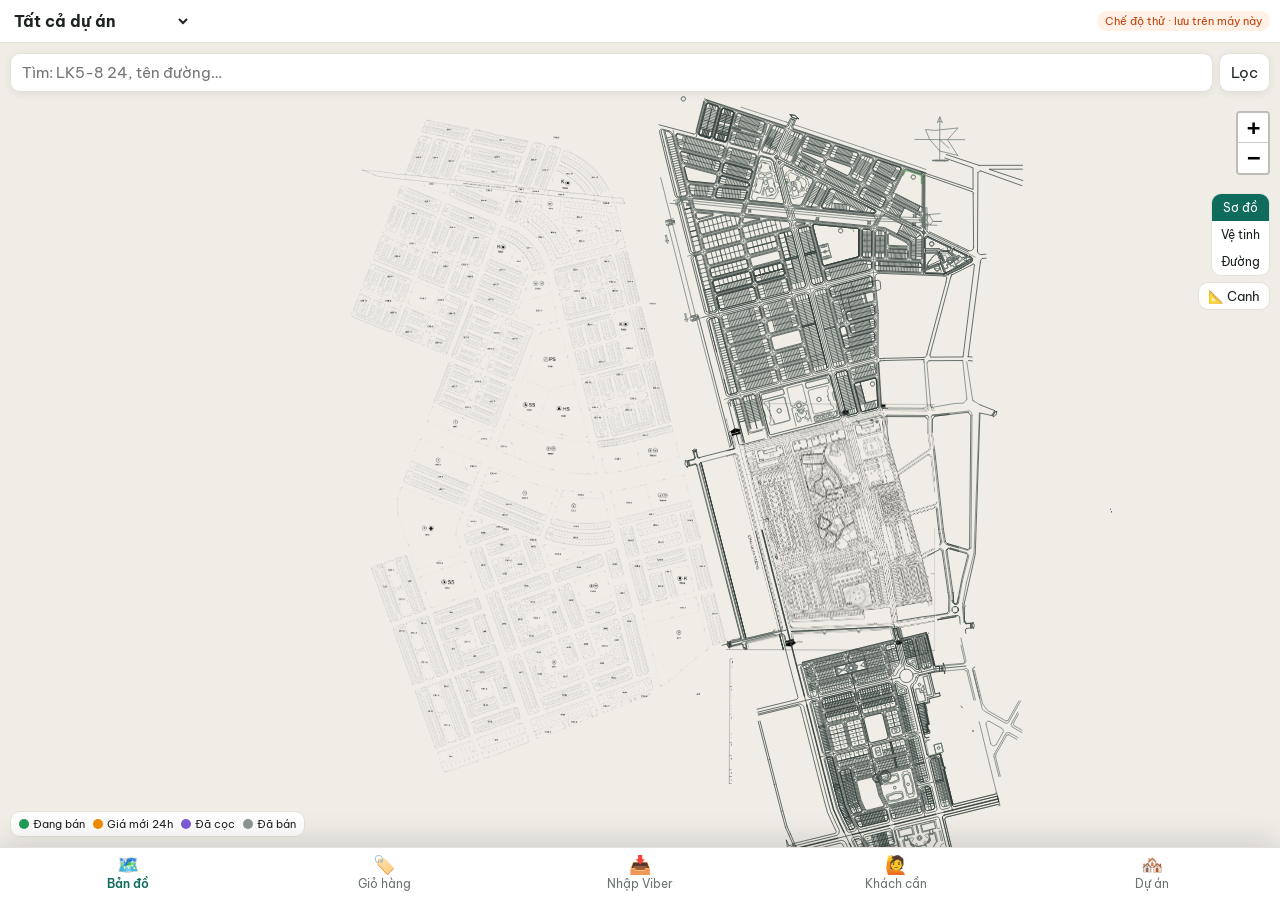
==== commit a0f40c1c: "Phủ quy hoạch CAD phía Đông sông lên bản đồ; VCN Phước Hải canh theo toạ độ CAD Co-Authored-By: Clau" ====
--- a/index.html
+++ b/index.html
@@ -251,9 +251,9 @@
 const PlanLayer=L.Layer.extend({
   initialize(pj){ this.pj=pj; this.T=ctrlToT(pj.ctrl); this._op=.75; this._vecOn=false; },
   onAdd(map){ const img=this._img=L.DomUtil.create('img','plan-img leaflet-zoom-animated'); img.decoding='async';
-    img.style.width=this.pj.w+'px'; img.style.height=this.pj.h+'px'; img.src=this.pj.img; img.onerror=()=>toast('Không tải được ảnh sơ đồ '+this.pj.name);
+    img.style.width=this.pj.w+'px'; img.style.height=this.pj.h+'px'; if(this.pj.img) img.src=this.pj.img; else img.style.display='none'; img.onerror=()=>toast('Không tải được ảnh sơ đồ '+this.pj.name);
     map.getPane('planPane').appendChild(img);
-    if(this.pj.vec){ this._cv=L.DomUtil.create('canvas','vec-cv'); map.getPane('vecPane').appendChild(this._cv);
+    if(this.pj.vec){ this._cv=L.DomUtil.create('canvas','vec-cv'); const vp=map.getPane('vecPane'); if(this.pj.kind==='overlay') vp.insertBefore(this._cv,vp.firstChild); else vp.appendChild(this._cv);
       loadVec(this.pj.vec).then(d=>{ this._vd=d; this._draw(); }).catch(e=>console.warn('vec',e)); }
     map.on('zoomanim',this._anim,this); map.on('viewreset zoomend moveend',this._reset,this); this._reset(); },
   onRemove(map){ L.DomUtil.remove(this._img); if(this._cv) L.DomUtil.remove(this._cv); map.off('zoomanim',this._anim,this); map.off('viewreset zoomend moveend',this._reset,this); },
@@ -306,7 +306,7 @@
 const planLayers={};
 function syncPlans(){ // add plan images when in view (lazy)
   const b=map.getBounds().pad(.3);
-  for(const pj of Object.values(S.projects)){ if(!pj.img||!pj.ctrl) continue;
+  for(const pj of Object.values(S.projects)){ if(!(pj.img||pj.vec)||!pj.ctrl) continue;
     let l=planLayers[pj.id];
     if(!l){ l=planLayers[pj.id]=new PlanLayer(pj); }
     const vis=b.intersects(l.bounds())&&map.getZoom()>=13;
@@ -353,7 +353,7 @@
     lay.on('click',()=>openLot(k)); gList.addLayer(lay);
     if(z>=16.5) L.tooltip({permanent:true,direction:'top',offset:[0,-8],className:'lp '+(st==='ban'?'':st)+(ok?'':' dim'),interactive:false})
       .setLatLng(p).setContent(r.price!=null?fmt(r.price):'?').addTo(gLab); }
-  if(z<15) for(const pj of Object.values(S.projects)){ const l=planLayers[pj.id]; if(!l) continue;
+  if(z<15) for(const pj of Object.values(S.projects)){ const l=planLayers[pj.id]; if(!l||pj.kind==='overlay') continue;
     L.marker(l.bounds().getCenter(),{icon:L.divIcon({className:'',html:`<div class="pj" style="transform:translate(-50%,-50%);display:inline-block;white-space:nowrap">${esc(pj.name)} · ${per[pj.id]||0}</div>`})})
       .on('click',()=>selectProject(pj.id)).addTo(gPj); }
   $('#bFilter').classList.toggle('on',filterOn());
@@ -375,8 +375,8 @@
     S.projects[id]={...(S.projects[id]||{}),...d,id}; const l=planLayers[id];
     if(l){ if(l.pj.img!==S.projects[id].img){ if(map.hasLayer(l)) map.removeLayer(l); delete planLayers[id]; } else { l.pj=S.projects[id]; if(d.ctrl&&!ALIGN) l.setT(ctrlToT(d.ctrl)); } } }
   syncPlans(); }
-function allBounds(){ const b=L.latLngBounds([]); for(const pj of Object.values(S.projects)) if(pj.ctrl) b.extend(new PlanLayer(pj).bounds()); return b.isValid()?b:null; }
-function pjList(){ return Object.values(S.projects).sort((a,b)=>(a.kind==='le')-(b.kind==='le')||a.name.localeCompare(b.name,'vi')); }
+function allBounds(){ const b=L.latLngBounds([]); for(const pj of Object.values(S.projects)) if(pj.ctrl&&pj.kind!=='overlay') b.extend(new PlanLayer(pj).bounds()); return b.isValid()?b:null; }
+function pjList(){ return Object.values(S.projects).filter(p=>p.kind!=='overlay').sort((a,b)=>(a.kind==='le')-(b.kind==='le')||a.name.localeCompare(b.name,'vi')); }
 function renderPjSelects(){
   const opts=pjList();
   $('#pjSel').innerHTML=`<option value="all">Tất cả dự án</option>`+opts.map(p=>`<option value="${esc(p.id)}" ${S.cur===p.id?'selected':''}>${esc(p.name)}</option>`).join('');
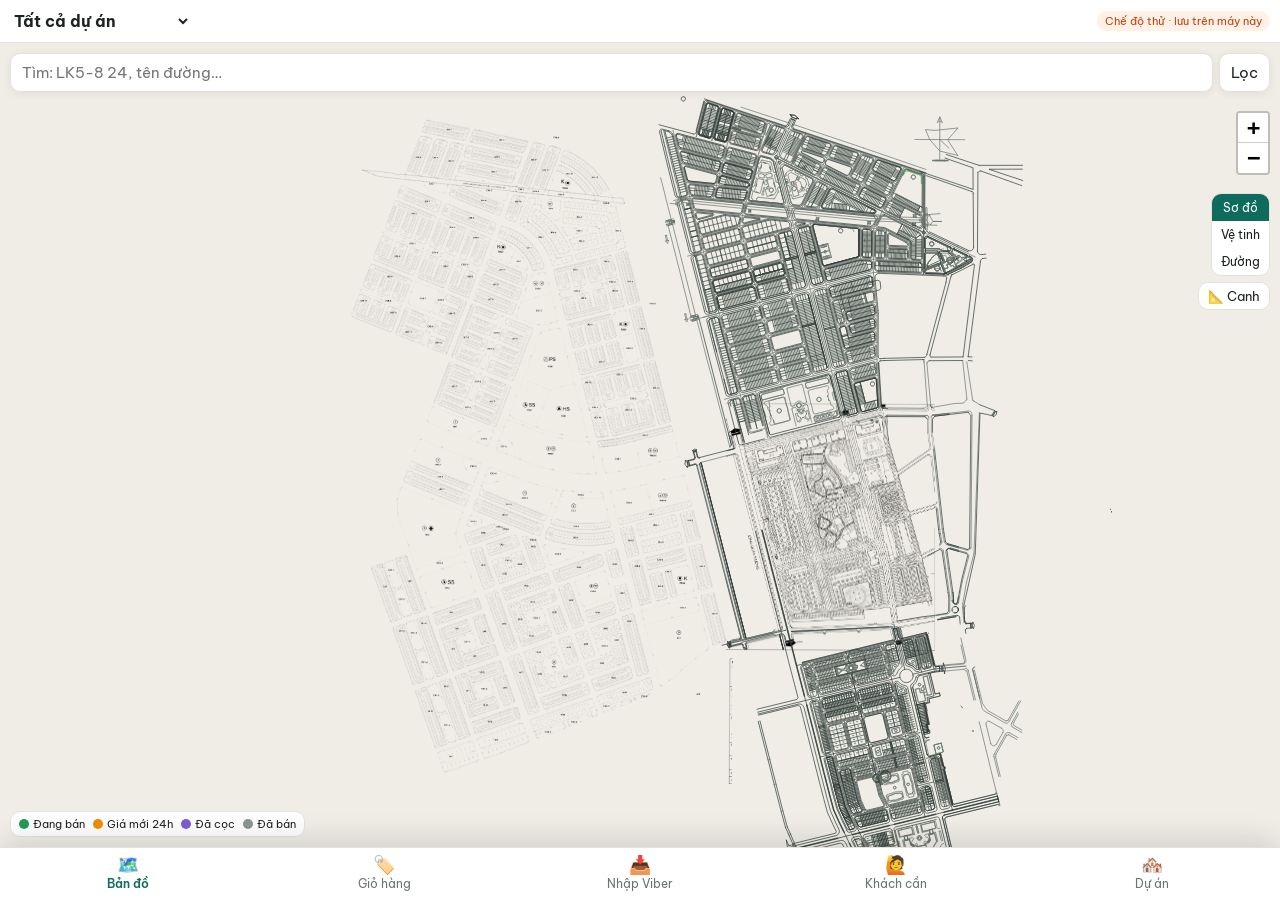
==== commit da00f13e: "VCN Phước Hải giữ nét PDF; số lô/diện tích phóng to, đậm, có viền để đọc trên điện thoại Co-Authored" ====
--- a/index.html
+++ b/index.html
@@ -246,7 +246,7 @@
     for(let g=0;g<G;g++){ const a=Math.floor(bb[g*4]/C),b=Math.floor(bb[g*4+1]/C),c=Math.floor(bb[g*4+2]/C),d=Math.floor(bb[g*4+3]/C);
       if((c-a+1)*(d-b+1)>48){ big.push(g); continue; } for(let j=b;j<=d;j++) for(let i=a;i<=c;i++) cells[j*cw+i].push(g); }
     const tcells=Array.from({length:cw*ch},()=>[]); (H.texts||[]).forEach((t,i)=>{ const ci=Math.floor(t[0]/C),cj=Math.floor(t[1]/C); if(ci>=0&&cj>=0&&ci<cw&&cj<ch) tcells[cj*cw+ci].push(i); });
-    return {H,flags,xy,starts,gs,G,C,cw,ch,cells,big,tcells,stamp:new Uint32Array(G),tick:0};
+    return {H,flags,xy,starts,gs,G,C,cw,ch,cells,big,tcells,bb,stamp:new Uint32Array(G),tick:0};
   }); }
 const PlanLayer=L.Layer.extend({
   initialize(pj){ this.pj=pj; this.T=ctrlToT(pj.ctrl); this._op=.75; this._vecOn=false; },
@@ -289,18 +289,34 @@
     list.sort((a,b)=>a-b);
     ctx.setTransform(dpr*m[0],dpr*m[1],dpr*m[2],dpr*m[3],dpr*m[4],dpr*m[5]); ctx.lineJoin='round'; ctx.lineCap='round';
     const sat=baseName!=='plain', sc=H.scale;
+    const T=[];
     for(const g of list){ const st=H.styles[flags[gs[g]]&0x7f];
+      if(st.txt){ T.push(g); continue; }
       if(st.fill==='#ffffff'&&sat) continue;
       ctx.beginPath();
       for(let s=gs[g];s<gs[g+1];s++){ let k=starts[s]*2; const e=starts[s+1]*2; ctx.moveTo(xy[k]*sc,xy[k+1]*sc); for(k+=2;k<e;k+=2) ctx.lineTo(xy[k]*sc,xy[k+1]*sc); }
       if(st.fill){ ctx.fillStyle=sat&&st.fill==='#000000'?'#fff':st.fill; ctx.fill(st.eo?'evenodd':'nonzero'); }
       if(st.stroke){ ctx.strokeStyle=sat&&st.stroke==='#000000'?'#fff':st.stroke; ctx.lineWidth=Math.min(Math.max((st.w||0)*scale,.7),2.6)/scale; ctx.stroke(); } }
+    // glyph labels (numbers drawn as strokes): enlarge around their centre + halo
+    if(T.length){ const bb=d.bb; const draw=(pass)=>{ for(const g of T){
+        const x0=bb[g*4],y0=bb[g*4+1],x1=bb[g*4+2],y1=bb[g*4+3]; const h=Math.min(y1-y0,x1-x0>3*(y1-y0)?y1-y0:Math.max(y1-y0,x1-x0)); const hp=(y1-y0)*scale;
+        if(hp<2.2) continue; const k=Math.min(2.4,Math.max(1,11/hp)); const cx=(x0+x1)/2, cy=(y0+y1)/2;
+        ctx.save(); ctx.translate(cx,cy); ctx.scale(k,k); ctx.translate(-cx,-cy);
+        const ink=pass?(sat?'#fff':'#111'):(sat?'rgba(0,0,0,.8)':'rgba(255,255,255,.95)');
+        ctx.strokeStyle=ink; ctx.fillStyle=ink; ctx.lineWidth=(pass?1.0:3.6)/(scale*k);
+        const ps=new Path2D(), pf=new Path2D(); let hf=false;
+        for(let s=gs[g];s<gs[g+1];s++){ const isF=!!H.styles[flags[s]&0x7f].fill; const P=isF?pf:ps; if(isF) hf=true;
+          let q=starts[s]*2; const e=starts[s+1]*2; P.moveTo(xy[q]*sc,xy[q+1]*sc); for(q+=2;q<e;q+=2) P.lineTo(xy[q]*sc,xy[q+1]*sc); if(isF) P.closePath(); }
+        ctx.stroke(ps); if(hf){ if(pass) ctx.fill(pf); ctx.stroke(pf); } ctx.restore(); } };
+      draw(0); draw(1); }
     if(H.texts&&H.texts.length){ ctx.textAlign='center'; ctx.textBaseline='middle'; const seen=new Set();
       for(let j=Math.max(0,j0-1);j<=Math.min(ch-1,j1+1);j++) for(let i=Math.max(0,i0-1);i<=Math.min(cw-1,i1+1);i++) for(const ti of d.tcells[j*cw+i]){
-        const t=H.texts[ti]; const px=t[2]*scale; if(px<(t[5]===1?7:6)||px>70) continue;
-        ctx.save(); ctx.translate(t[0],t[1]); if(t[3]) ctx.rotate(t[3]*Math.PI/180);
-        ctx.font=`${t[5]===1?700:500} ${t[2]}px "Be Vietnam Pro",sans-serif`;
-        ctx.fillStyle=sat?'#fff':(t[5]===1?'#0f6b5c':t[5]===2?'#2d6a2a':'#5a4a63'); ctx.fillText(t[4],0,0); ctx.restore(); } }
+        const t=H.texts[ti]; const boost=t[5]===0?1.6:t[5]===3?1.25:1; let px=t[2]*scale*boost;
+        if(t[5]===0){ if(px<4.5) continue; if(px<11) px=11; } else if(px<(t[5]===1?8:9)) continue; if(px>(t[5]===1?40:22)) px=t[5]===1?40:22;
+        const fs=px/scale; ctx.save(); ctx.translate(t[0],t[1]); if(t[3]) ctx.rotate(t[3]*Math.PI/180);
+        ctx.font=`${t[5]===3?600:700} ${fs}px "Be Vietnam Pro",Arial,sans-serif`;
+        ctx.lineJoin='round'; ctx.lineWidth=3/scale; ctx.strokeStyle=sat?'rgba(0,0,0,.85)':'rgba(255,255,255,.95)'; ctx.strokeText(t[4],0,0);
+        ctx.fillStyle=sat?'#fff':(t[5]===1?'#0f6b5c':t[5]===2?'#2d6a2a':t[5]===3?'#6b4a2a':'#111'); ctx.fillText(t[4],0,0); ctx.restore(); } }
   }
 });
 const planLayers={};
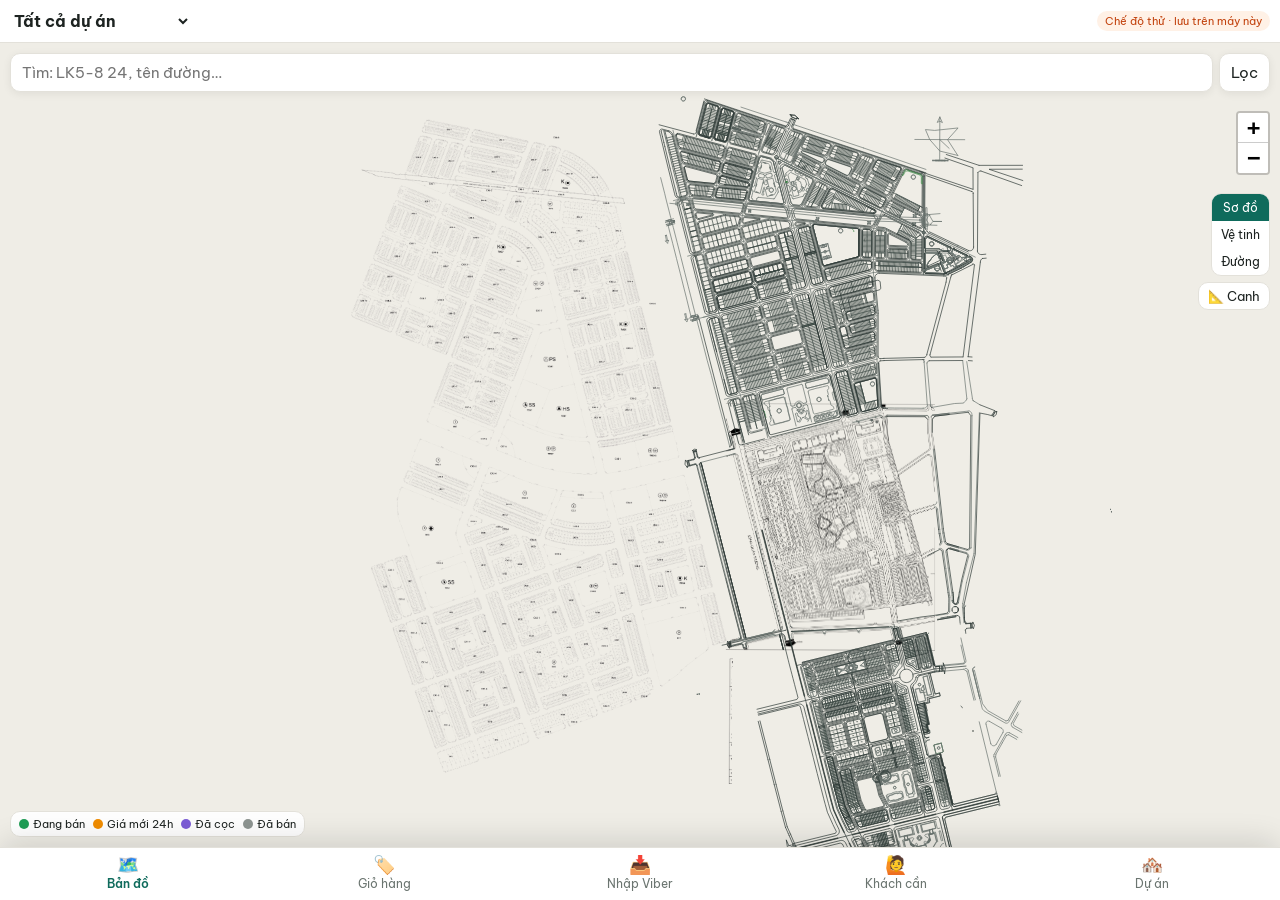
==== commit b27ff83d: "VCN Phước Hải: tự định vị lô theo số lô + tên đường (15B4, B8-7, Lô 98 Vũ Lăng); tách tin nhiều lô C" ====
--- a/index.html
+++ b/index.html
@@ -548,7 +548,7 @@
   x+=`<span>Hướng</span><span>${esc(dirOf(k)||'—')}${!(r&&r.dir)&&h&&h.d?' <span class="tag">theo bản vẽ</span>':''}${h&&h.c?' · <b>lô góc</b>':''}</span>`;
   if(r){ x+=`<span>Hoa hồng</span><span>${r.hh!=null?fmt(r.hh)+'%':'—'}</span><span>Nguồn</span><span>${esc(r.source||'—')}</span>`;
     x+=`<span>Người đăng</span><span>${esc(r.poster||'—')}${r.postedAt?' · '+esc(r.postedAt):''}</span><span>Cập nhật</span><span>${ago(r.updatedAt)}</span>`; }
-  x+=`<span>Vị trí</span><span>${p?(posSrc(k)==='cad'?'Tự động theo số lô trên bản vẽ':'Đã ghim tay'):'<b style="color:var(--bad)">Chưa ghim</b>'}</span></div>`;
+  x+=`<span>Vị trí</span><span>${p?(posSrc(k)==='cad'?(h&&h.q?'<b style="color:var(--bad)">Tự động – chưa chắc</b>, bấm Ghim lại nếu sai':'Tự động theo số lô trên bản vẽ'):'Đã ghim tay'):'<b style="color:var(--bad)">Chưa ghim</b>'}</span></div>`;
   if(r&&r.note) x+=`<div class="note">${esc(r.note)}</div>`;
   if(r&&r.history&&r.history.length){ x+=`<div class="hist"><b>Lịch sử giá</b>`;
     r.history.forEach((q,i)=>{ const pr=r.history[i+1]; let d='';
@@ -722,6 +722,21 @@
 function detectProject(t){ const s=strip(t); let best=null,len=0;
   for(const p of Object.values(S.projects)) for(const a of (p.aliases||[])){ const as=strip(a); if(as.length>len&&new RegExp('(^|[^a-z0-9])'+as.replace(/[.*+?^${}()|[\]\\]/g,'\\$&')+'([^a-z0-9]|$)').test(s)){ best=p.id; len=as.length; } }
   return best; }
+function roadLot(t,pid){
+  const h=S.hints[pid]||{}; const al=h.aliases||{}; let m;
+  m=/(?:^|[^A-Za-z0-9])([ABV]\d{1,2})\s*-\s*(\d{1,3}[A-Za-z]?)(?!\d)/.exec(t); if(m) return {road:m[1].toUpperCase(),lot:m[2],m:m[0]};
+  m=/(?:^|[^A-Za-z0-9])(\d{1,3}A?)\s*([ABV]\d{1,2})(?!\d)/.exec(t); if(m) return {road:m[2].toUpperCase(),lot:m[1],m:m[0]};
+  m=/l[ôo]\s*(\d{1,3}[A-Za-z]?)\s*(?:đường|duong)\s*([ABV]\d{1,2})(?!\d)/i.exec(t); if(m) return {road:m[2].toUpperCase(),lot:m[1],m:m[0]};
+  m=/l[ôo]\s*(\d{1,3}[A-Za-z]?)\s*(?:đường|duong)\s+(\S+(?:\s+\S+)?)/i.exec(t);
+  if(m){ const name=strip(m[2]).toUpperCase(); for(const [k,v] of Object.entries(al)) if(name.startsWith(strip(k).toUpperCase())) return {road:v,lot:m[1],m:m[0]}; }
+  return null; }
+function splitLots(msg,pid){
+  const pj=S.projects[pid]||{}; if(!pj.roadLots) return [msg];
+  const lines=msg.text.split('\n'); const idx=lines.map((l,i)=>roadLot(l,pid)?i:-1).filter(i=>i>=0);
+  if(idx.length<2) return [msg];
+  const tail=lines.filter((l,i)=>!idx.includes(i)&&/(ngu[ồo]n|hh|hoa h[ồo]ng|chính chủ|\bcc\b)/i.test(l)).join(' ');
+  return idx.map((i,n)=>{ const end=n+1<idx.length?idx[n+1]:lines.length; const seg=lines.slice(i,end).join(' ');
+    return {...msg,text:seg+(/(hh|hoa h)/i.test(seg)?'':' '+tail)}; }); }
 function splitMessages(text){
   const lines=text.normalize('NFC').replace(/\r/g,'').split('\n'); const out=[]; let cur=null;
   const head=/^\s*\[?\s*((?:\d{1,2}[\/.-]\d{1,2}(?:[\/.-]\d{2,4})?[ ,]*)?\d{1,2}:\d{2}(?::\d{2})?(?:\s?[AaPp][Mm])?)\s*\]?\s*[-–]?\s*([^:\n]{2,40}?):\s*(.*)$/;
@@ -737,7 +752,7 @@
   if(v<20) return {price:v}; if(v<200) return {price:v/10,flag:`Giá viết tắt "${m[1]}" — đang hiểu là ${fmt(v/10)} tỷ, kiểm tra lại`};
   return {price:v/1000,flag:`Giá "${m[1]}" không có đơn vị — đang hiểu là ${fmt(v/1000)} tỷ`}; }
 function common(t,r){
-  const hm=/(?:\bhh|hoa\s*h[ồo]ng)\s*[:=]?\s*(\d+(?:[.,]\d+)?)\s*%/i.exec(t); if(hm) r.hh=num(hm[1]);
+  const hm=/(?:hh|hoa\s*h[ồo]ng)\s*[:=]?\s*(\d+(?:[.,]\d+)?)\s*%/i.exec(t); if(hm) r.hh=num(hm[1]);
   if(/\b(cc|ch[íi]nh\s*ch[ủu])\b/i.test(t)) r.source='Chính chủ';
   r.status=/(đ[ãa]\s*b[áa]n|\bbay\b|ra\s*h[àa]ng|\bsold\b)/i.test(t)?'daban':/(đ[ãa]\s*c[ọo]c|\bdc\b)/i.test(t)?'coc':'ban';
   const hd=/h[ưu][ớo]ng\s*(đông\s*nam|đông\s*bắc|tây\s*nam|tây\s*bắc|đông|tây|nam|bắc)/i.exec(t); if(hd) r.dir=cap(hd[1]);
@@ -754,10 +769,11 @@
     const b=/(?:t\/c|tc|t[àa]i\s*ch[íi]nh|t[ầa]m|kho[ảa]ng|d[ưu][ớo]i)\s*:?\s*(\d+(?:[.,]\d+)?)\s*t[ỷỉy]/i.exec(t)||/(\d+(?:[.,]\d+)?)\s*t[ỷỉy]/i.exec(t); if(b) r.budget=num(b[1]);
     const hi=t.search(/h[ưu][ớo]ng/i); r.dirs=[]; if(hi>=0){ const seg=t.slice(hi+5,hi+60); let m; DIR_RE.lastIndex=0; while((m=DIR_RE.exec(seg))){ const d=cap(m[1]); if(!r.dirs.includes(d)) r.dirs.push(d);} }
     r.dpid=detectProject(t); r.text=t; return r; }
-  if(bm&&lm&&pj.kind!=='le'){ r.kind='lot'; const fb=fixBlock(r.pid,bm[1]+bm[2]+(bm[3]?'-'+bm[3]:'')); r.block=fb.block; r.lot=normLot(lm[1]);
+  let rl=null; if(pj.roadLots) rl=roadLot(t,r.pid);
+  if(rl || (bm&&lm&&pj.kind!=='le')){ r.kind='lot'; const fb=rl?{block:rl.road}:fixBlock(r.pid,bm[1]+bm[2]+(bm[3]?'-'+bm[3]:'')); r.block=fb.block; r.lot=normLot(rl?rl.lot:lm[1]);
     Object.assign(r,parsePrice(t)); common(t,r);
     if(fb.fixed) r.flag=[`Mã "${fb.fixed}" được hiểu là ${fb.block}`,r.flag].filter(Boolean).join(' · ');
-    r.note=t.replace(bm[0],'').replace(lm[0].replace(/^[^a-zà-ỹ]/i,''),'')
+    r.note=(rl?t.replace(rl.m,''):t.replace(bm[0],'').replace(lm[0].replace(/^[^a-zà-ỹ]/i,''),''))
       .replace(/gi[áa]\s*(?:b[áa]n|ch[àa]o)?\s*[:=]?\s*\d+(?:[.,]\d+)?\s*(?:t[ỷỉy]\s*\d{0,3}|tr(?:i[ệe]u)?(?:\s*\/\s*m2?)?)?/i,'')
       .replace(/(?:\bhh|hoa\s*h[ồo]ng)\s*[:=]?\s*\d+(?:[.,]\d+)?\s*%/i,'').replace(/(?:ngu[ồo]n\s*)?\b(?:cc|ch[íi]nh\s*ch[ủu])\b\.?/gi,'')
       .replace(/\s{2,}/g,' ').replace(/^[\s.,;:-]+|[\s.,;:-]+$/g,'');
@@ -774,7 +790,7 @@
   r.kind='note'; r.text=t; return r; }
 let PV=[];
 function runParse(){ const msgs=splitMessages($('#raw').value), po=$('#rawPoster').value.trim(), def=$('#rawPj').value;
-  PV=msgs.map(m=>{ if(!m.poster&&po) m.poster=po; const r=parseMsg(m,def); r.use=r.kind!=='note'; return r; });
+  PV=msgs.flatMap(m=>{ if(!m.poster&&po) m.poster=po; const pid=detectProject(m.text)||def; return splitLots(m,pid).map(x=>{ const r=parseMsg(x,def); r.use=r.kind!=='note'; return r; }); });
   PV.forEach((r,i)=>{ if(r.kind!=='note') return; for(let j=i-1;j>=0;j--) if((PV[j].kind==='lot'||PV[j].kind==='le')&&(!r.poster||PV[j].poster===r.poster)){ r.attach=j; r.use=true; break; } });
   renderPreview(); }
 function pjOpts(sel){ return pjList().map(p=>`<option value="${esc(p.id)}" ${p.id===sel?'selected':''}>${esc(p.name)}</option>`).join(''); }
@@ -785,7 +801,7 @@
     const by=`<div class="raw">${r.poster?'<b>'+esc(r.poster)+'</b>'+(r.postedAt?' · '+esc(r.postedAt):'')+': ':''}${esc(r.raw||r.text)}</div>`;
     if(r.kind==='lot'){ const k=lotKey(r.pid,r.block,r.lot), cur=S.listings[k], hh=hintOf(k); let ch='<span class="tag">Mới</span>';
       if(cur){ if(cur.price!==r.price&&cur.price!=null&&r.price!=null){ const d=r.price-cur.price; ch=`<span class="tag o">Giá ${fmt(cur.price)} → ${fmt(r.price)} ${d>0?'▲':'▼'}</span>`; } else ch='<span class="tag">Đã có, cùng giá</span>'; }
-      const pos=posOf(k)?(posSrc(k)==='cad'?'<span class="tag">tự định vị</span>':'<span class="tag">đã ghim</span>'):'<span class="tag o">chưa ghim vị trí</span>';
+      const pos=posOf(k)?(posSrc(k)==='cad'?(hh&&hh.q?'<span class="tag o">tự định vị – chưa chắc</span>':'<span class="tag">tự định vị</span>'):'<span class="tag">đã ghim</span>'):'<span class="tag o">chưa có vị trí – cần ghim</span>';
       h+=`<div class="card pv ${r.use?'':'skip'}">${sel}<b>${esc(r.block)} · Lô ${esc(r.lot)}</b></label> ${ch}${pos}${hh?`<span class="tag">${fmt(hh.a,1)} m² · ${esc(hh.d)}</span>`:''}
       <div class="g"><div><label class="f">Dự án</label><select data-i="${i}" data-k="pid">${pjOpts(r.pid)}</select></div>
         <div><label class="f">Mã dãy</label><input data-i="${i}" data-k="block" value="${esc(r.block)}"></div><div><label class="f">Lô</label><input data-i="${i}" data-k="lot" value="${esc(r.lot)}"></div>
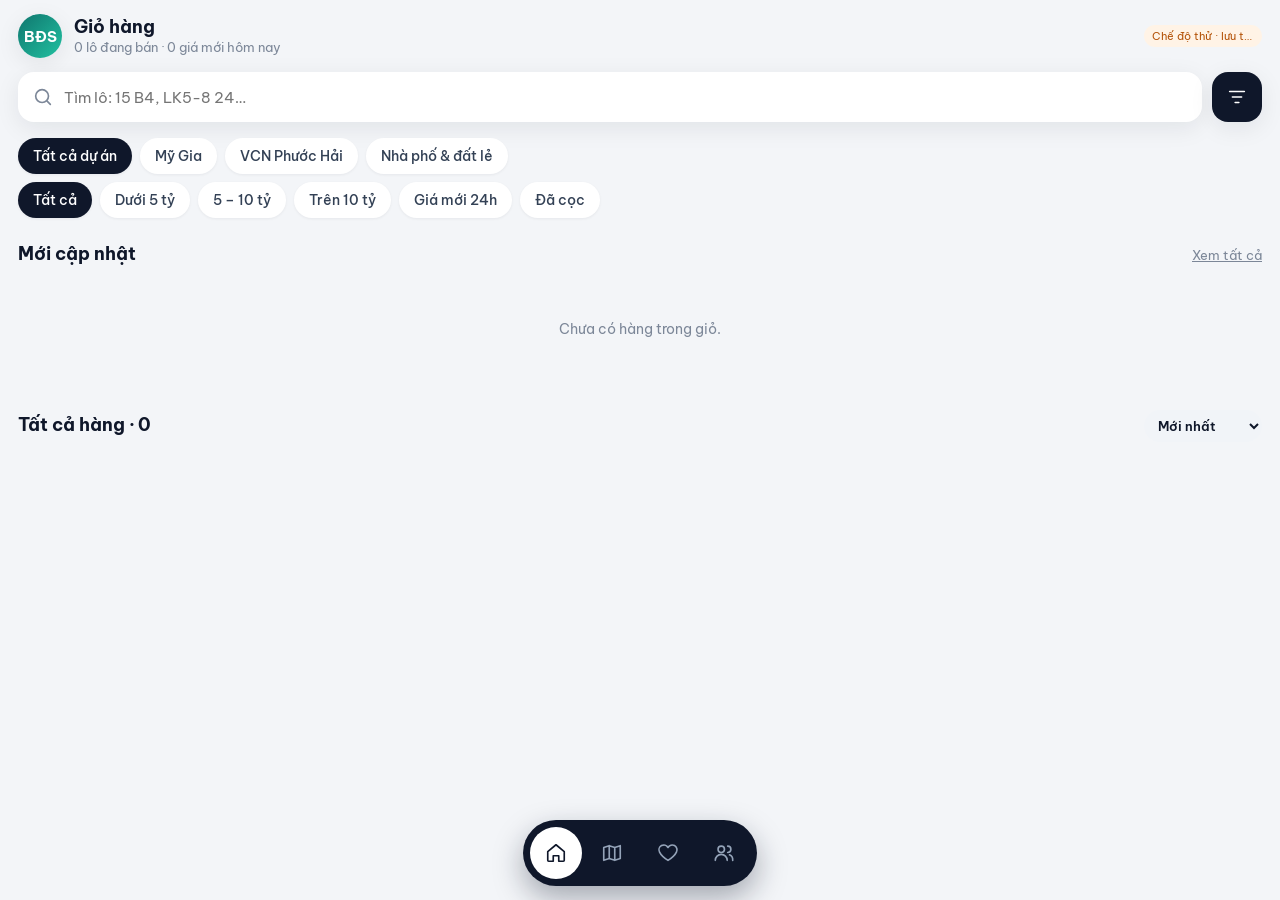
==== commit 98da9362: "Giao diện mới cho điện thoại; tách bản sale (index.html) và admin (admin.html) Co-Authored-By: Claud" ====
--- a/index.html
+++ b/index.html
@@ -2,917 +2,141 @@
 <html lang="vi">
 <head>
 <meta charset="utf-8">
-<meta name="viewport" content="width=device-width, initial-scale=1, maximum-scale=1">
+<meta name="viewport" content="width=device-width, initial-scale=1, maximum-scale=1, viewport-fit=cover">
+<meta name="theme-color" content="#f3f5f8">
+<meta name="apple-mobile-web-app-capable" content="yes">
 <title>Giỏ hàng BĐS</title>
+<link rel="preconnect" href="https://fonts.googleapis.com">
+<link href="https://fonts.googleapis.com/css2?family=Be+Vietnam+Pro:wght@400;500;600;700;800&display=swap" rel="stylesheet">
 <link rel="stylesheet" href="leaflet.css">
-<link rel="preconnect" href="https://fonts.googleapis.com">
-<link href="https://fonts.googleapis.com/css2?family=Be+Vietnam+Pro:wght@400;500;600;700&display=swap" rel="stylesheet">
-<style>
-:root{--bg:#f6f5f1;--card:#fff;--ink:#1d2321;--mut:#6b7570;--line:#e3e1da;--acc:#0f6b5c;--acc2:#e8f2ef;
-  --ok:#1f9d55;--new:#f08c00;--coc:#7c5cd6;--sold:#8d9491;--bad:#c2410c}
-*{box-sizing:border-box;-webkit-tap-highlight-color:transparent}
-html,body{margin:0;height:100%;font-family:"Be Vietnam Pro",system-ui,sans-serif;color:var(--ink);background:var(--bg);font-size:15px}
-button,input,select,textarea{font:inherit;color:inherit}
-button{cursor:pointer}
-button:disabled{opacity:.5;cursor:default}
-#app{display:flex;flex-direction:column;height:100%}
-header{display:flex;align-items:center;gap:8px;padding:8px 10px;background:var(--card);border-bottom:1px solid var(--line);z-index:5}
-header select{border:0;background:none;font-weight:700;font-size:16px;padding:2px 0;max-width:60vw;min-width:0}
-#conn{margin-left:auto;font-size:11px;padding:3px 8px;border-radius:99px;background:#eee;color:var(--mut);white-space:nowrap}
-#conn.live{background:var(--acc2);color:var(--acc)} #conn.off{background:#fff1e6;color:var(--bad)}
-main{flex:1;position:relative;overflow:hidden}
-.view{position:absolute;inset:0;display:none;overflow:auto} .view.on{display:block} #v-map{overflow:hidden}
-#map{position:absolute;inset:0;background:#efede6}
-nav{display:flex;background:var(--card);border-top:1px solid var(--line);padding-bottom:env(safe-area-inset-bottom)}
-nav button{flex:1;border:0;background:none;padding:8px 2px 7px;font-size:12px;color:var(--mut);display:flex;flex-direction:column;align-items:center;gap:2px}
-nav button b{font-size:18px;line-height:1} nav button.on{color:var(--acc);font-weight:600}
-.badge{display:inline-block;min-width:16px;padding:0 5px;border-radius:99px;background:var(--bad);color:#fff;font-size:10px;line-height:16px;margin-left:2px}
-.mapbar{position:absolute;top:10px;left:10px;right:10px;z-index:500;display:flex;gap:6px}
-.mapbar input{flex:1;min-width:0;border:1px solid var(--line);border-radius:10px;padding:9px 11px;background:#fff;box-shadow:0 2px 8px #0001}
-.btn{border:1px solid var(--line);background:#fff;border-radius:10px;padding:8px 11px;box-shadow:0 2px 8px #0001;white-space:nowrap;text-decoration:none;color:inherit;display:inline-block}
-.btn.pri{background:var(--acc);border-color:var(--acc);color:#fff} .btn.on{background:var(--acc2);border-color:var(--acc);color:var(--acc)}
-.btn.sm{padding:5px 9px;font-size:13px;box-shadow:none} .btn.danger{color:var(--bad)}
-.legend{position:absolute;left:10px;bottom:10px;z-index:500;background:#fffe;border:1px solid var(--line);border-radius:10px;padding:5px 8px;font-size:10.5px;display:flex;gap:4px 8px;flex-wrap:wrap;max-width:calc(100% - 20px)}
-.legend i{display:inline-block;width:10px;height:10px;border-radius:50%;margin-right:4px;vertical-align:-1px}
-#side{position:absolute;right:10px;top:150px;z-index:500;display:flex;flex-direction:column;gap:6px;align-items:flex-end}
-#layerSw{display:flex;flex-direction:column;border:1px solid var(--line);border-radius:10px;overflow:hidden;background:#fff;font-size:12px}
-#layerSw button{border:0;background:none;padding:6px 9px} #layerSw button.on{background:var(--acc);color:#fff}
-.panel{position:absolute;top:58px;left:10px;right:10px;z-index:600;background:#fff;border:1px solid var(--line);border-radius:12px;padding:12px;box-shadow:0 8px 24px #0002;display:none;max-height:70%;overflow:auto}
-.panel.on{display:block}
-.dark{background:#1d2321;color:#fff;border-color:#1d2321} .dark .btn{box-shadow:none}
-.row{display:flex;gap:8px;align-items:center;flex-wrap:wrap;margin:6px 0}
-.chip{border:1px solid var(--line);background:#fff;border-radius:99px;padding:5px 10px;font-size:13px}
-.chip.on{background:var(--acc);color:#fff;border-color:var(--acc)}
-label.f{font-size:12px;color:var(--mut);display:block;margin-bottom:3px}
-input.t,select.t,textarea.t{width:100%;border:1px solid var(--line);border-radius:9px;padding:8px 10px;background:#fff}
-.vec-cv{position:absolute;left:0;top:0;pointer-events:none}
-.plan-img{position:absolute;left:0;top:0;transform-origin:0 0;pointer-events:none;max-width:none!important;user-select:none}
-.leaflet-pane.planPane{z-index:250}
-.lp{background:#fff;border:1.5px solid var(--ok);color:var(--ink);font-size:10.5px;font-weight:700;padding:0 4px;border-radius:5px;box-shadow:0 1px 3px #0003}
-.lp.new{border-color:var(--new);background:#fff4e5} .lp.coc{border-color:var(--coc)} .lp.daban{border-color:var(--sold);color:var(--sold)}
-.lp.dim{opacity:.3} .lp:before,.pj:before{display:none}
-.pj{background:var(--acc);color:#fff;border:0;border-radius:99px;font-weight:700;font-size:12px;padding:3px 10px;box-shadow:0 2px 6px #0004}
-.anc{width:22px;height:22px;margin:-11px 0 0 -11px;border-radius:50%;background:#f08c00;border:3px solid #fff;color:#fff;font-size:11px;font-weight:700;display:flex;align-items:center;justify-content:center;box-shadow:0 1px 5px #0008}
-.vtx{width:12px;height:12px;margin:-6px 0 0 -6px;border-radius:50%;background:#c2410c;border:2px solid #fff}
-.zlow .lp{display:none}
-#sheet{position:absolute;left:0;right:0;bottom:0;z-index:700;background:#fff;border-radius:16px 16px 0 0;box-shadow:0 -8px 30px #0002;max-height:72%;overflow:auto;transform:translateY(105%);transition:transform .2s}
-#sheet.on{transform:none} #sheet .grab{width:40px;height:4px;border-radius:9px;background:#ddd;margin:8px auto 2px}
-.sh{padding:6px 16px 16px} .sh h2{margin:4px 0 2px;font-size:19px}
-.price{font-size:26px;font-weight:700;color:var(--acc)}
-.kv{display:grid;grid-template-columns:auto 1fr;gap:5px 12px;font-size:14px;margin:10px 0} .kv>span:nth-child(odd){color:var(--mut)}
-.st{display:inline-block;padding:2px 8px;border-radius:99px;font-size:12px;font-weight:600;color:#fff}
-.st.ban{background:var(--ok)} .st.coc{background:var(--coc)} .st.daban{background:var(--sold)} .st.none{background:#bbb}
-.hist{font-size:13px;border-top:1px solid var(--line);margin-top:8px;padding-top:8px}
-.hist div{display:flex;justify-content:space-between;padding:3px 0;color:var(--mut)} .hist b{color:var(--ink)}
-.up{color:var(--bad)} .down{color:var(--ok)}
-.note{background:var(--bg);border-radius:9px;padding:8px 10px;font-size:13px;white-space:pre-wrap;margin:8px 0}
-.warn{background:#fff4e5;color:#8a4b00;border-radius:9px;padding:7px 10px;font-size:12.5px;margin:6px 0}
-.pad{padding:12px 12px 90px}
-.card{background:#fff;border:1px solid var(--line);border-radius:12px;padding:10px 12px;margin-bottom:8px}
-.li{display:flex;gap:10px;align-items:center;cursor:pointer} .li .c{font-weight:700}
-.li .p{margin-left:auto;text-align:right;font-weight:700;color:var(--acc);white-space:nowrap} .li .p small{display:block;font-weight:500;color:var(--mut);font-size:11px}
-.meta{font-size:12px;color:var(--mut);margin-top:3px}
-.tag{display:inline-block;font-size:11px;border-radius:5px;padding:0 5px;background:var(--bg);color:var(--mut);margin-right:4px} .tag.o{background:#fff4e5;color:#8a4b00}
-h3{font-size:15px;margin:14px 2px 8px}
-.toolbar{display:flex;gap:6px;align-items:center;margin-bottom:10px;flex-wrap:wrap} .toolbar input{flex:1;min-width:140px}
-.pv{border-left:4px solid var(--ok)} .pv.note{border-left-color:#bbb} .pv.demand{border-left-color:#6b5bd2} .pv.le{border-left-color:#2b7bd8} .pv.skip{opacity:.45}
-.pv .g{display:grid;grid-template-columns:repeat(3,1fr);gap:6px;margin-top:8px}
-.pv .g input,.pv .g select{width:100%;border:1px solid var(--line);border-radius:7px;padding:5px 7px;font-size:13px;background:#fff}
-.pv .raw{font-size:12px;color:var(--mut);white-space:pre-wrap;margin-top:4px}
-.empty{color:var(--mut);text-align:center;padding:30px 10px;font-size:14px}
-.modal{position:fixed;inset:0;background:#0006;z-index:900;display:none;align-items:flex-end;justify-content:center} .modal.on{display:flex}
-.modal .box{background:#fff;width:100%;max-width:560px;border-radius:16px 16px 0 0;padding:16px;max-height:92%;overflow:auto}
-.modal h2{margin:0 0 10px;font-size:18px}
-.grid2{display:grid;grid-template-columns:1fr 1fr;gap:10px}
-#toast{position:fixed;left:50%;bottom:80px;transform:translateX(-50%);background:#1d2321;color:#fff;padding:9px 14px;border-radius:10px;font-size:13px;z-index:1000;display:none;max-width:90%}
-.leaflet-container{font-family:inherit} .leaflet-top.leaflet-right{top:58px}
-.pjcard{display:flex;gap:10px;align-items:center}
-.pjcard .ic{width:44px;height:44px;border-radius:10px;background:var(--acc2);display:flex;align-items:center;justify-content:center;font-size:20px;flex:none}
-</style>
+<link rel="stylesheet" href="app.css?v=1794394172">
 </head>
-<body>
+<body data-mode="sale">
+<svg width="0" height="0" style="position:absolute">
+ <symbol id="i-home" viewBox="0 0 24 24"><path d="M3 10.5 12 3l9 7.5V20a1 1 0 0 1-1 1h-5v-6h-6v6H4a1 1 0 0 1-1-1z"/></symbol>
+ <symbol id="i-map" viewBox="0 0 24 24"><path d="M9 4 3 6v14l6-2 6 2 6-2V4l-6 2-6-2zM9 4v14M15 6v14"/></symbol>
+ <symbol id="i-heart" viewBox="0 0 24 24"><path d="M12 20s-7-4.4-9.2-9A5 5 0 0 1 12 6a5 5 0 0 1 9.2 5C19 15.6 12 20 12 20z"/></symbol>
+ <symbol id="i-users" viewBox="0 0 24 24"><circle cx="9" cy="8" r="3.5"/><path d="M2.5 20a6.5 6.5 0 0 1 13 0M16 4.5a3.5 3.5 0 0 1 0 7M18 14a6 6 0 0 1 3.5 6"/></symbol>
+ <symbol id="i-inbox" viewBox="0 0 24 24"><path d="M4 13h4l2 3h4l2-3h4M5 5h14l2 8v6a1 1 0 0 1-1 1H4a1 1 0 0 1-1-1v-6z"/></symbol>
+ <symbol id="i-grid" viewBox="0 0 24 24"><rect x="3" y="3" width="7" height="7" rx="2"/><rect x="14" y="3" width="7" height="7" rx="2"/><rect x="3" y="14" width="7" height="7" rx="2"/><rect x="14" y="14" width="7" height="7" rx="2"/></symbol>
+ <symbol id="i-search" viewBox="0 0 24 24"><circle cx="11" cy="11" r="7"/><path d="m20 20-3.5-3.5"/></symbol>
+ <symbol id="i-filter" viewBox="0 0 24 24"><path d="M4 6h16M7 12h10M10 18h4"/></symbol>
+ <symbol id="i-back" viewBox="0 0 24 24"><path d="M15 5l-7 7 7 7"/></symbol>
+ <symbol id="i-share" viewBox="0 0 24 24"><path d="M12 3v12M7 8l5-5 5 5M5 14v5a2 2 0 0 0 2 2h10a2 2 0 0 0 2-2v-5"/></symbol>
+ <symbol id="i-pin" viewBox="0 0 24 24"><path d="M12 21s7-6.2 7-12a7 7 0 0 0-14 0c0 5.8 7 12 7 12z"/><circle cx="12" cy="9" r="2.5"/></symbol>
+ <symbol id="i-area" viewBox="0 0 24 24"><rect x="4" y="4" width="16" height="16" rx="2"/><path d="M4 9h16M9 4v16"/></symbol>
+ <symbol id="i-width" viewBox="0 0 24 24"><path d="M3 12h18M6 9l-3 3 3 3M18 9l3 3-3 3"/></symbol>
+ <symbol id="i-compass" viewBox="0 0 24 24"><circle cx="12" cy="12" r="9"/><path d="m15.5 8.5-2 5-5 2 2-5z"/></symbol>
+ <symbol id="i-pct" viewBox="0 0 24 24"><path d="M19 5 5 19"/><circle cx="7" cy="7" r="2.5"/><circle cx="17" cy="17" r="2.5"/></symbol>
+ <symbol id="i-copy" viewBox="0 0 24 24"><rect x="8" y="8" width="12" height="12" rx="2"/><path d="M16 8V6a2 2 0 0 0-2-2H6a2 2 0 0 0-2 2v8a2 2 0 0 0 2 2h2"/></symbol>
+ <symbol id="i-phone" viewBox="0 0 24 24"><path d="M5 4h4l2 5-2.5 1.5a11 11 0 0 0 5 5L15 13l5 2v4a2 2 0 0 1-2 2A16 16 0 0 1 3 6a2 2 0 0 1 2-2z"/></symbol>
+ <symbol id="i-edit" viewBox="0 0 24 24"><path d="M4 20h4L19 9l-4-4L4 16zM14 6l4 4"/></symbol>
+ <symbol id="i-plus" viewBox="0 0 24 24"><path d="M12 5v14M5 12h14"/></symbol>
+ <symbol id="i-clock" viewBox="0 0 24 24"><circle cx="12" cy="12" r="9"/><path d="M12 7v5l3 2"/></symbol>
+</svg>
 <div id="app">
-  <header>
-    <select id="pjSel" aria-label="Dự án"></select>
-    <button class="btn sm" id="bLogin" style="display:none;margin-left:auto">Đăng nhập</button>
-    <span id="conn">Đang kết nối…</span>
-  </header>
-  <main>
-    <section class="view on" id="v-map">
-      <div id="map"></div>
-      <div class="mapbar">
-        <input id="q" placeholder="Tìm: LK5-8 24, tên đường…" enterkeyhint="search">
-        <button class="btn" id="bFilter">Lọc</button>
+<main>
+  <!-- HOME / GIỎ HÀNG -->
+  <section class="view on" id="v-home">
+    <div class="top">
+      <div class="avatar" id="meAv">BĐS</div>
+      <div class="who"><b id="hello">Giỏ hàng</b><small id="sub">Đang tải…</small></div>
+      <span id="conn">…</span>
+      <button class="icon-btn admin-only" id="bLogin" style="display:none" title="Đăng nhập">👤</button>
+    </div>
+    <div class="search">
+      <div class="box"><svg class="i"><use href="#i-search"/></svg><input id="hq" placeholder="Tìm lô: 15 B4, LK5-8 24…" enterkeyhint="search"></div>
+      <button class="icon-btn" id="hFilter"><svg class="i"><use href="#i-filter"/></svg></button>
+    </div>
+    <div class="chips" id="pjChips"></div>
+    <div class="chips" id="qChips" style="padding-top:4px"></div>
+    <div class="admin-only statrow" id="stats"></div>
+    <div class="sec"><h3>Mới cập nhật</h3><button data-sort="new">Xem tất cả</button></div>
+    <div class="hscroll" id="newest"></div>
+    <div class="sec"><h3 id="listTitle">Tất cả hàng</h3>
+      <select id="lsort" class="btn-lite" style="border:0;padding:7px 10px"><option value="new">Mới nhất</option><option value="asc">Giá thấp</option><option value="desc">Giá cao</option><option value="m2">Rẻ nhất /m²</option></select></div>
+    <div class="admin-only pad" style="padding-top:0;margin-bottom:8px;display:flex;gap:8px;flex-wrap:wrap">
+      <button class="btn sm pri" id="bAdd">＋ Thêm hàng</button><button class="btn sm" id="bCopyAll">Copy giỏ hàng</button><button class="btn sm" id="bUnpinned">Chưa ghim</button>
+    </div>
+    <div id="list"></div>
+  </section>
+
+  <!-- MAP -->
+  <section class="view" id="v-map">
+    <div id="map"></div>
+    <div class="mapbar">
+      <button class="icon-btn" id="mBack"><svg class="i"><use href="#i-back"/></svg></button>
+      <div class="box"><svg class="i"><use href="#i-search"/></svg><input id="q" placeholder="Tìm lô, tên đường…" enterkeyhint="search"></div>
+      <button class="icon-btn" id="bFilter"><svg class="i"><use href="#i-filter"/></svg></button>
+    </div>
+    <div class="panel" id="filterPanel">
+      <div class="row"><span class="meta">Giá (tỷ)</span><input class="t" id="fMin" type="number" step="0.1" inputmode="decimal" placeholder="từ" style="width:90px"><input class="t" id="fMax" type="number" step="0.1" inputmode="decimal" placeholder="đến" style="width:90px"></div>
+      <label class="f">Hướng</label><div class="row" id="fDirs"></div>
+      <label class="f">Trạng thái</label><div class="row" id="fStatus"></div>
+      <div class="row"><button class="chip" id="fRecent">Giá mới 24h</button><span style="margin-left:auto"></span><button class="btn sm" id="fClear">Xoá lọc</button><button class="btn sm pri" id="fClose">Xong</button></div>
+      <div class="meta" id="fCount"></div>
+    </div>
+    <div class="panel dark" id="modeBar"></div>
+    <div id="side">
+      <div id="layerSw"><button data-l="plain" class="on">Sơ đồ</button><button data-l="sat">Vệ tinh</button><button data-l="osm">Đường</button></div>
+      <button class="btn sm admin-only" id="bAlign" style="background:#fff;box-shadow:var(--sh)">📐 Canh</button>
+    </div>
+    <div class="legend" id="legend"></div>
+    <div id="sheet"><div class="grab"></div><div class="sh" id="sheetBody"></div></div>
+  </section>
+
+  <!-- DETAIL -->
+  <section class="view" id="v-detail"></section>
+
+  <!-- SAVED (sale) -->
+  <section class="view" id="v-saved">
+    <div class="top"><div class="who"><b>Đã lưu</b><small>Lô bạn đánh dấu ♥ trên máy này</small></div></div>
+    <div id="savedList" style="margin-top:10px"></div>
+  </section>
+
+  <!-- IMPORT (admin) -->
+  <section class="view admin-only" id="v-import">
+    <div class="top"><div class="who"><b>Nhập tin Viber</b><small>Dán tin, hệ thống tự tách lô – giá – hoa hồng</small></div></div>
+    <div class="pad">
+      <div class="card">
+        <textarea class="t" id="raw" rows="7" placeholder="[10/11 15:25] Thông Đoàn: - 15 B4 giá 115tr/m&#10;- 54B4 giá 120tr/m  Nguồn CC, HH 2%"></textarea>
+        <div class="row"><select class="t" id="rawPj" style="flex:1"></select></div>
+        <div class="row"><input class="t" id="rawPoster" placeholder="Người đăng (nếu tin không có tên)" style="flex:1"><button class="btn pri" id="bParse">Tách tin</button></div>
       </div>
-      <div class="panel" id="filterPanel">
-        <div class="row"><label class="f" style="margin:0">Giá từ</label><input class="t" id="fMin" type="number" step="0.1" inputmode="decimal" style="width:80px"><label class="f" style="margin:0">đến</label><input class="t" id="fMax" type="number" step="0.1" inputmode="decimal" style="width:80px"><span class="meta">tỷ</span></div>
-        <label class="f">Hướng</label><div class="row" id="fDirs"></div>
-        <label class="f">Trạng thái</label><div class="row" id="fStatus"></div>
-        <div class="row"><button class="chip" id="fRecent">Giá mới 24h</button><span style="margin-left:auto"></span><button class="btn sm" id="fClear">Xoá lọc</button><button class="btn sm pri" id="fClose">Xong</button></div>
-        <div class="meta" id="fCount"></div>
-      </div>
-      <div class="panel dark" id="modeBar"></div>
-      <div id="side">
-        <div id="layerSw"><button data-l="plain" class="on">Sơ đồ</button><button data-l="sat">Vệ tinh</button><button data-l="osm">Đường</button></div>
-        <button class="btn sm" id="bAlign" title="Canh sơ đồ cho khớp bản đồ">📐 Canh</button>
-      </div>
-      <div class="legend" id="legend"></div>
-      <div id="sheet"><div class="grab"></div><div class="sh" id="sheetBody"></div></div>
-    </section>
+      <div id="preview"></div>
+    </div>
+  </section>
 
-    <section class="view" id="v-list"><div class="pad">
-      <div class="toolbar"><input class="t" id="lq" placeholder="Lọc theo mã, địa chỉ, người đăng…"><select class="t" id="lsort" style="width:auto"><option value="new">Mới cập nhật</option><option value="asc">Giá thấp → cao</option><option value="desc">Giá cao → thấp</option></select></div>
-      <div class="toolbar"><button class="btn sm" id="bCopyAll">📋 Copy giỏ hàng gửi khách</button><button class="btn sm" id="bAdd">＋ Thêm hàng</button><button class="chip" id="bUnpinned">Chưa ghim vị trí</button></div>
-      <div id="list"></div>
-    </div></section>
+  <!-- DEMANDS -->
+  <section class="view" id="v-demand">
+    <div class="top"><div class="who"><b>Khách cần mua</b><small>Tự ghép với hàng đang bán khớp tài chính &amp; hướng</small></div></div>
+    <div class="pad"><div id="demands"></div></div>
+  </section>
 
-    <section class="view" id="v-import"><div class="pad">
-      <h3 style="margin-top:2px">Dán tin nhắn từ nhóm Viber</h3>
-      <div class="meta" style="margin:0 2px 8px">Mỗi tin cách nhau 1 dòng trống, hoặc dán nguyên đoạn copy từ Viber máy tính (<i>[09/11 17:12] Tên: nội dung</i>). Tin có tên dự án (Mỹ Gia, VCN…) tự vào đúng dự án; tin không ghi thì vào dự án chọn dưới đây.</div>
-      <textarea class="t" id="raw" rows="7" placeholder="Lô 24 LK5-8 giá 4,7 tỷ Bao ép cọc và thiết kế. Hh2% nguồn CC."></textarea>
-      <div class="row"><select class="t" id="rawPj" style="flex:1"></select><input class="t" id="rawPoster" placeholder="Người đăng (nếu tin không có tên)" style="flex:1"></div>
-      <div class="row"><button class="btn pri" id="bParse" style="margin-left:auto">Tách tin</button></div>
-      <div id="preview"></div>
-    </div></section>
-
-    <section class="view" id="v-demand"><div class="pad">
-      <div class="meta" style="margin:0 2px 10px">Tin "khách cần mua" tách từ Viber, tự ghép với hàng đang bán khớp tài chính, hướng và dự án.</div>
-      <div id="demands"></div>
-    </div></section>
-
-    <section class="view" id="v-proj"><div class="pad">
-      <div class="toolbar"><button class="btn pri" id="bNewPj">＋ Thêm dự án / khu</button></div>
+  <!-- PROJECTS (admin) -->
+  <section class="view admin-only" id="v-proj">
+    <div class="top"><div class="who"><b>Dự án</b><small>Sơ đồ, vị trí, từ khoá nhận diện</small></div></div>
+    <div class="pad">
+      <button class="btn pri" id="bNewPj" style="margin-bottom:12px">＋ Thêm dự án / khu</button>
       <div id="pjList"></div>
-      <div class="meta" style="margin:14px 4px">Thêm khu mới: tải ảnh sơ đồ (JPG/PNG) hoặc file PDF, rồi bấm <b>📐 Canh</b> trên bản đồ để kéo 2–3 điểm cho khớp ảnh vệ tinh.</div>
-    </div></section>
-  </main>
-  <nav>
-    <button class="on" data-v="map"><b>🗺️</b>Bản đồ</button>
-    <button data-v="list"><b>🏷️</b>Giỏ hàng <span id="nList"></span></button>
-    <button data-v="import"><b>📥</b>Nhập Viber</button>
-    <button data-v="demand"><b>🙋</b>Khách cần <span id="nDem"></span></button>
-    <button data-v="proj"><b>🏘️</b>Dự án</button>
-  </nav>
+    </div>
+  </section>
+</main>
+<nav class="nav" id="nav">
+  <button class="on" data-v="home" title="Giỏ hàng"><svg class="i"><use href="#i-home"/></svg></button>
+  <button data-v="map" title="Bản đồ"><svg class="i"><use href="#i-map"/></svg></button>
+  <button class="sale-only" data-v="saved" title="Đã lưu"><svg class="i"><use href="#i-heart"/></svg><span class="badge" id="nSaved" style="display:none"></span></button>
+  <button class="admin-only" data-v="import" title="Nhập Viber"><svg class="i"><use href="#i-inbox"/></svg></button>
+  <button data-v="demand" title="Khách cần"><svg class="i"><use href="#i-users"/></svg><span class="badge" id="nDem" style="display:none"></span></button>
+  <button class="admin-only" data-v="proj" title="Dự án"><svg class="i"><use href="#i-grid"/></svg></button>
+</nav>
+<div class="actbar" id="actbar"></div>
 </div>
+<select id="pjSel" style="display:none"></select><span id="nList" style="display:none"></span><input id="lq" style="display:none">
 <div class="modal" id="mEdit"><div class="box" id="mEditBox"></div></div>
 <div id="toast"></div>
-
 <script src="leaflet.js"></script>
 <script src="config.js"></script>
-<script>
-"use strict";
-/* ============ Utilities ============ */
-const CFG=window.MYGIA_CONFIG||{};
-const DIRS=['Bắc','Đông Bắc','Đông','Đông Nam','Nam','Tây Nam','Tây','Tây Bắc'];
-const STATUS={ban:'Đang bán',coc:'Đã cọc',daban:'Đã bán'};
-const COL={ban:'#1f9d55',new:'#f08c00',coc:'#7c5cd6',daban:'#8d9491'};
-const DAY=864e5;
-const $=s=>document.querySelector(s);
-const esc=s=>String(s??'').replace(/[&<>"']/g,c=>({'&':'&amp;','<':'&lt;','>':'&gt;','"':'&quot;',"'":'&#39;'}[c]));
-const fmt=(v,d=2)=>(v==null||isNaN(v))?'':(+v).toLocaleString('vi-VN',{maximumFractionDigits:d});
-const fmtTy=v=>v==null?'Liên hệ':fmt(v)+' tỷ';
-const num=s=>parseFloat(String(s).replace(',','.'));
-const clean=o=>JSON.parse(JSON.stringify(o));
-const safeId=k=>k.replace(/[^A-Za-z0-9_\-.~:@+]/g,'_');
-const strip=s=>String(s||'').normalize('NFD').replace(/[̀-ͯ]/g,'').replace(/đ/g,'d').replace(/Đ/g,'D').toLowerCase();
-function ago(t){ if(!t) return ''; const s=(Date.now()-t)/1000; if(s<60) return 'vừa xong'; if(s<3600) return Math.floor(s/60)+' phút trước';
-  if(s<86400) return Math.floor(s/3600)+' giờ trước'; if(s<172800) return 'hôm qua'; const d=new Date(t); return d.getDate()+'/'+(d.getMonth()+1); }
-function toast(m){ const t=$('#toast'); t.textContent=m; t.style.display='block'; clearTimeout(toast._t); toast._t=setTimeout(()=>t.style.display='none',2800); }
-const normBlock=s=>String(s||'').toUpperCase().replace(/\s+/g,'').replace(/[.\/_]/g,'-');
-const normLot=l=>String(l).trim().replace(/^0+(?=\d)/,'').toUpperCase();
-const lotKey=(pid,b,l)=>pid+':'+normBlock(b)+'_'+normLot(l);
-
-/* ============ State ============ */
-const S={projects:{},pjOrder:[],hints:{},listings:{},pins:{},demands:{},pjDocs:{},
-  cur:'all',canWrite:true,canUpload:false,mode:'local',f:{max:null,min:null,dirs:new Set(),status:new Set(),recent:false},sel:null,unpinnedOnly:false};
-
-/* ============ Affine helpers (image px <-> projected metres) ============ */
-const CRS=L.CRS.EPSG3857;
-const proj=ll=>CRS.project(L.latLng(ll[0],ll[1]));
-const unproj=p=>CRS.unproject(L.point(p[0],p[1]));
-function solve3(A,b){ // 3x3 linear solve (Cramer)
-  const d=m=>m[0][0]*(m[1][1]*m[2][2]-m[1][2]*m[2][1])-m[0][1]*(m[1][0]*m[2][2]-m[1][2]*m[2][0])+m[0][2]*(m[1][0]*m[2][1]-m[1][1]*m[2][0]);
-  const D=d(A); if(Math.abs(D)<1e-12) return null;
-  return [0,1,2].map(i=>d(A.map((r,k)=>r.map((v,j)=>j===i?b[k]:v)))/D); }
-function fitAffine(pairs,prev){ // pairs: [ix,iy,X,Y]; returns [a,b,c,d,e,f]: X=a*ix+b*iy+c, Y=d*ix+e*iy+f
-  const n=pairs.length;
-  if(n>=3){ const AtA=[[0,0,0],[0,0,0],[0,0,0]],bx=[0,0,0],by=[0,0,0];
-    for(const [x,y,X,Y] of pairs){ const r=[x,y,1]; for(let i=0;i<3;i++){ for(let j=0;j<3;j++) AtA[i][j]+=r[i]*r[j]; bx[i]+=r[i]*X; by[i]+=r[i]*Y; } }
-    const u=solve3(AtA,bx), v=solve3(AtA,by); if(u&&v) return [...u,...v]; }
-  if(n>=2){ // similarity
-    const [x1,y1,X1,Y1]=pairs[0],[x2,y2,X2,Y2]=pairs[1];
-    const dx=x2-x1,dy=y2-y1,dX=X2-X1,dY=Y2-Y1,den=dx*dx+dy*dy; if(den<1e-9) return prev;
-    // image y points down, map Y points up -> reflected similarity: X=a x+b y+c, Y=b x-a y+f
-    const a=(dX*dx-dY*dy)/den, b=(dX*dy+dY*dx)/den;
-    return [a,b,X1-a*x1-b*y1, b,-a,Y1-b*x1+a*y1]; }
-  if(n===1&&prev){ const [x,y,X,Y]=pairs[0]; const [a,b,c,d,e,f]=prev; return [a,b,c+X-(a*x+b*y+c),d,e,f+Y-(d*x+e*y+f)]; }
-  return prev; }
-const applyT=(T,x,y)=>[T[0]*x+T[1]*y+T[2],T[3]*x+T[4]*y+T[5]];
-function invT(T,X,Y){ const [a,b,c,d,e,f]=T, det=a*e-b*d; const x0=X-c,y0=Y-f; return [(e*x0-b*y0)/det,(-d*x0+a*y0)/det]; }
-function ctrlToT(ctrl){ return fitAffine(ctrl.map(c=>{ const p=proj([c[2],c[3]]); return [c[0],c[1],p.x,p.y]; }),null); }
-function TtoCtrl(T,w,h){ return [[0,0],[w,0],[0,h]].map(([x,y])=>{ const ll=unproj(applyT(T,x,y)); return [x,y,+ll.lat.toFixed(7),+ll.lng.toFixed(7)]; }); }
-
-/* ============ Map ============ */
-const map=L.map('map',{minZoom:12,maxZoom:22,zoomSnap:.5,preferCanvas:true,zoomControl:false});
-map.attributionControl.setPrefix('');
-L.control.zoom({position:'topright'}).addTo(map);
-map.setView([12.238,109.172],15);
-map.createPane('planPane').classList.add('planPane'); map.createPane('vecPane').style.zIndex=260; map.getPane('vecPane').style.pointerEvents='none';
-const tiles={
-  sat:L.tileLayer('https://server.arcgisonline.com/ArcGIS/rest/services/World_Imagery/MapServer/tile/{z}/{y}/{x}',{maxNativeZoom:17,maxZoom:22,attribution:'Ảnh © Esri'}),
-  osm:L.tileLayer('https://tile.openstreetmap.org/{z}/{x}/{y}.png',{maxNativeZoom:19,maxZoom:22,attribution:'© OpenStreetMap'})};
-let tileFail=0; Object.values(tiles).forEach(t=>t.on('tileerror',()=>{ if(++tileFail===4) toast('Không tải được bản đồ nền ở đây — chạy bản GitHub để xem ảnh vệ tinh'); }));
-let baseName='plain';
-function setBase(n){ baseName=n; Object.values(tiles).forEach(t=>map.removeLayer(t)); if(tiles[n]) tiles[n].addTo(map);
-  document.querySelectorAll('#layerSw button').forEach(b=>b.classList.toggle('on',b.dataset.l===n));
-  for(const l of Object.values(planLayers)){ l._applyOp(); l._draw&&l._map&&l._draw(); } }
-document.querySelectorAll('#layerSw button').forEach(b=>b.onclick=()=>setBase(b.dataset.l));
-
-const VEC={}; // pid -> parsed vector data (promise)
-function loadVec(url){
-  if(VEC[url]) return VEC[url];
-  return VEC[url]=fetch(url).then(r=>{ if(!r.ok) throw new Error(r.status); return r.arrayBuffer(); }).then(buf=>{
-    const hl=new DataView(buf).getUint32(0,true); const H=JSON.parse(new TextDecoder().decode(new Uint8Array(buf,4,hl)));
-    let off=4+hl; const n=H.n; const counts=new Uint32Array(buf.slice(off,off+4*n)); off+=4*n;
-    const flags=new Uint8Array(buf,off,n); off+=n+((4-n%4)%4); const xy=new Uint16Array(buf,off);
-    const starts=new Uint32Array(n+1); for(let i=0;i<n;i++) starts[i+1]=starts[i]+counts[i];
-    const gs=[]; for(let i=0;i<n;i++) if(!(flags[i]&0x80)) gs.push(i); gs.push(n);
-    const G=gs.length-1, C=128, sc=H.scale; let W=0,Hh=0;
-    const bb=new Float32Array(G*4);
-    for(let g=0;g<G;g++){ let x0=1e9,y0=1e9,x1=-1e9,y1=-1e9;
-      for(let k=starts[gs[g]]*2;k<starts[gs[g+1]]*2;k+=2){ const x=xy[k]*sc,y=xy[k+1]*sc; if(x<x0)x0=x; if(x>x1)x1=x; if(y<y0)y0=y; if(y>y1)y1=y; }
-      bb[g*4]=x0;bb[g*4+1]=y0;bb[g*4+2]=x1;bb[g*4+3]=y1; if(x1>W)W=x1; if(y1>Hh)Hh=y1; }
-    const cw=Math.ceil(W/C)+1, ch=Math.ceil(Hh/C)+1, cells=Array.from({length:cw*ch},()=>[]), big=[];
-    for(let g=0;g<G;g++){ const a=Math.floor(bb[g*4]/C),b=Math.floor(bb[g*4+1]/C),c=Math.floor(bb[g*4+2]/C),d=Math.floor(bb[g*4+3]/C);
-      if((c-a+1)*(d-b+1)>48){ big.push(g); continue; } for(let j=b;j<=d;j++) for(let i=a;i<=c;i++) cells[j*cw+i].push(g); }
-    const tcells=Array.from({length:cw*ch},()=>[]); (H.texts||[]).forEach((t,i)=>{ const ci=Math.floor(t[0]/C),cj=Math.floor(t[1]/C); if(ci>=0&&cj>=0&&ci<cw&&cj<ch) tcells[cj*cw+ci].push(i); });
-    return {H,flags,xy,starts,gs,G,C,cw,ch,cells,big,tcells,bb,stamp:new Uint32Array(G),tick:0};
-  }); }
-const PlanLayer=L.Layer.extend({
-  initialize(pj){ this.pj=pj; this.T=ctrlToT(pj.ctrl); this._op=.75; this._vecOn=false; },
-  onAdd(map){ const img=this._img=L.DomUtil.create('img','plan-img leaflet-zoom-animated'); img.decoding='async';
-    img.style.width=this.pj.w+'px'; img.style.height=this.pj.h+'px'; if(this.pj.img) img.src=this.pj.img; else img.style.display='none'; img.onerror=()=>toast('Không tải được ảnh sơ đồ '+this.pj.name);
-    map.getPane('planPane').appendChild(img);
-    if(this.pj.vec){ this._cv=L.DomUtil.create('canvas','vec-cv'); const vp=map.getPane('vecPane'); if(this.pj.kind==='overlay') vp.insertBefore(this._cv,vp.firstChild); else vp.appendChild(this._cv);
-      loadVec(this.pj.vec).then(d=>{ this._vd=d; this._draw(); }).catch(e=>console.warn('vec',e)); }
-    map.on('zoomanim',this._anim,this); map.on('viewreset zoomend moveend',this._reset,this); this._reset(); },
-  onRemove(map){ L.DomUtil.remove(this._img); if(this._cv) L.DomUtil.remove(this._cv); map.off('zoomanim',this._anim,this); map.off('viewreset zoomend moveend',this._reset,this); },
-  setT(T){ this.T=T; if(this._map) this._reset(); },
-  setOpacity(){ this._applyOp(); },
-  _applyOp(){ if(!this._img) return; const plain=baseName==='plain'; let o=plain?1:this._op;
-    if(this._vecOn&&this._vd){ o=this._vd.H.hideRaster?0:Math.min(o,this._vd.H.rasterOpacity??.35); }
-    this._img.style.opacity=o; this._img.style.filter=plain?'':'grayscale(1) invert(1) brightness(1.4)'; },
-  corners(){ const {w,h}=this.pj; return [[0,0],[w,0],[0,h],[w,h]].map(([x,y])=>unproj(applyT(this.T,x,y))); },
-  bounds(){ return L.latLngBounds(this.corners()); },
-  _mat(fn){ const {w,h}=this.pj, c=[[0,0],[w,0],[0,h]].map(([x,y])=>fn(unproj(applyT(this.T,x,y))));
-    return [(c[1].x-c[0].x)/w,(c[1].y-c[0].y)/w,(c[2].x-c[0].x)/h,(c[2].y-c[0].y)/h,c[0].x,c[0].y]; },
-  _set(fn){ const m=this._mat(fn); this._img.style.transform=`matrix(${m.join(',')})`; },
-  _reset(){ if(!this._img) return; this._set(ll=>this._map.latLngToLayerPoint(ll)); this._draw(); },
-  _anim(e){ this._set(ll=>this._map._latLngToNewLayerPoint(ll,e.zoom,e.center)); if(this._cv) this._cv.style.visibility='hidden'; },
-  _draw(){
-    const cv=this._cv, d=this._vd, map=this._map; if(!cv||!map) return;
-    const m=this._mat(ll=>map.latLngToContainerPoint(ll)); const scale=Math.sqrt(Math.abs(m[0]*m[3]-m[1]*m[2]));
-    const on=!!d&&scale>=(this.pj.vecMin||1);
-    if(on!==this._vecOn){ this._vecOn=on; } this._applyOp();
-    const size=map.getSize(), dpr=Math.min(window.devicePixelRatio||1,2);
-    L.DomUtil.setPosition(cv,map.containerPointToLayerPoint([0,0])); cv.style.visibility='visible';
-    if(cv.width!==size.x*dpr||cv.height!==size.y*dpr){ cv.width=size.x*dpr; cv.height=size.y*dpr; cv.style.width=size.x+'px'; cv.style.height=size.y+'px'; }
-    const ctx=cv.getContext('2d'); ctx.setTransform(1,0,0,1,0,0); ctx.clearRect(0,0,cv.width,cv.height); if(!on) return;
-    // visible rect in plan px
-    const det=m[0]*m[3]-m[1]*m[2], inv=(X,Y)=>{ const x=X-m[4],y=Y-m[5]; return [(m[3]*x-m[2]*y)/det,(-m[1]*x+m[0]*y)/det]; };
-    const q=[inv(0,0),inv(size.x,0),inv(0,size.y),inv(size.x,size.y)];
-    const x0=Math.min(...q.map(p=>p[0])),x1=Math.max(...q.map(p=>p[0])),y0=Math.min(...q.map(p=>p[1])),y1=Math.max(...q.map(p=>p[1]));
-    const {C,cw,ch,cells,big,stamp,xy,starts,gs,flags,H}=d; const tick=++d.tick; const list=[];
-    const add=g=>{ if(stamp[g]!==tick){ stamp[g]=tick; list.push(g); } }; big.forEach(add);
-    const i0=Math.max(0,Math.floor(x0/C)),i1=Math.min(cw-1,Math.floor(x1/C)),j0=Math.max(0,Math.floor(y0/C)),j1=Math.min(ch-1,Math.floor(y1/C));
-    for(let j=j0;j<=j1;j++) for(let i=i0;i<=i1;i++) cells[j*cw+i].forEach(add);
-    list.sort((a,b)=>a-b);
-    ctx.setTransform(dpr*m[0],dpr*m[1],dpr*m[2],dpr*m[3],dpr*m[4],dpr*m[5]); ctx.lineJoin='round'; ctx.lineCap='round';
-    const sat=baseName!=='plain', sc=H.scale;
-    const T=[];
-    for(const g of list){ const st=H.styles[flags[gs[g]]&0x7f];
-      if(st.txt){ T.push(g); continue; }
-      if(st.fill==='#ffffff'&&sat) continue;
-      ctx.beginPath();
-      for(let s=gs[g];s<gs[g+1];s++){ let k=starts[s]*2; const e=starts[s+1]*2; ctx.moveTo(xy[k]*sc,xy[k+1]*sc); for(k+=2;k<e;k+=2) ctx.lineTo(xy[k]*sc,xy[k+1]*sc); }
-      if(st.fill){ ctx.fillStyle=sat&&st.fill==='#000000'?'#fff':st.fill; ctx.fill(st.eo?'evenodd':'nonzero'); }
-      if(st.stroke){ ctx.strokeStyle=sat&&st.stroke==='#000000'?'#fff':st.stroke; ctx.lineWidth=Math.min(Math.max((st.w||0)*scale,.7),2.6)/scale; ctx.stroke(); } }
-    // glyph labels (numbers drawn as strokes): enlarge around their centre + halo
-    if(T.length){ const bb=d.bb; const draw=(pass)=>{ for(const g of T){
-        const x0=bb[g*4],y0=bb[g*4+1],x1=bb[g*4+2],y1=bb[g*4+3]; const h=Math.min(y1-y0,x1-x0>3*(y1-y0)?y1-y0:Math.max(y1-y0,x1-x0)); const hp=(y1-y0)*scale;
-        if(hp<2.2) continue; const k=Math.min(2.4,Math.max(1,11/hp)); const cx=(x0+x1)/2, cy=(y0+y1)/2;
-        ctx.save(); ctx.translate(cx,cy); ctx.scale(k,k); ctx.translate(-cx,-cy);
-        const ink=pass?(sat?'#fff':'#111'):(sat?'rgba(0,0,0,.8)':'rgba(255,255,255,.95)');
-        ctx.strokeStyle=ink; ctx.fillStyle=ink; ctx.lineWidth=(pass?1.0:3.6)/(scale*k);
-        const ps=new Path2D(), pf=new Path2D(); let hf=false;
-        for(let s=gs[g];s<gs[g+1];s++){ const isF=!!H.styles[flags[s]&0x7f].fill; const P=isF?pf:ps; if(isF) hf=true;
-          let q=starts[s]*2; const e=starts[s+1]*2; P.moveTo(xy[q]*sc,xy[q+1]*sc); for(q+=2;q<e;q+=2) P.lineTo(xy[q]*sc,xy[q+1]*sc); if(isF) P.closePath(); }
-        ctx.stroke(ps); if(hf){ if(pass) ctx.fill(pf); ctx.stroke(pf); } ctx.restore(); } };
-      draw(0); draw(1); }
-    if(H.texts&&H.texts.length){ ctx.textAlign='center'; ctx.textBaseline='middle'; const seen=new Set();
-      for(let j=Math.max(0,j0-1);j<=Math.min(ch-1,j1+1);j++) for(let i=Math.max(0,i0-1);i<=Math.min(cw-1,i1+1);i++) for(const ti of d.tcells[j*cw+i]){
-        const t=H.texts[ti]; const boost=t[5]===0?1.6:t[5]===3?1.25:1; let px=t[2]*scale*boost;
-        if(t[5]===0){ if(px<4.5) continue; if(px<11) px=11; } else if(px<(t[5]===1?8:9)) continue; if(px>(t[5]===1?40:22)) px=t[5]===1?40:22;
-        const fs=px/scale; ctx.save(); ctx.translate(t[0],t[1]); if(t[3]) ctx.rotate(t[3]*Math.PI/180);
-        ctx.font=`${t[5]===3?600:700} ${fs}px "Be Vietnam Pro",Arial,sans-serif`;
-        ctx.lineJoin='round'; ctx.lineWidth=3/scale; ctx.strokeStyle=sat?'rgba(0,0,0,.85)':'rgba(255,255,255,.95)'; ctx.strokeText(t[4],0,0);
-        ctx.fillStyle=sat?'#fff':(t[5]===1?'#0f6b5c':t[5]===2?'#2d6a2a':t[5]===3?'#6b4a2a':'#111'); ctx.fillText(t[4],0,0); ctx.restore(); } }
-  }
-});
-const planLayers={};
-function syncPlans(){ // add plan images when in view (lazy)
-  const b=map.getBounds().pad(.3);
-  for(const pj of Object.values(S.projects)){ if(!(pj.img||pj.vec)||!pj.ctrl) continue;
-    let l=planLayers[pj.id];
-    if(!l){ l=planLayers[pj.id]=new PlanLayer(pj); }
-    const vis=b.intersects(l.bounds())&&map.getZoom()>=13;
-    if(vis&&!map.hasLayer(l)) l.addTo(map); else if(!vis&&map.hasLayer(l)) map.removeLayer(l); } }
-map.on('moveend',syncPlans);
-
-const gList=L.layerGroup().addTo(map), gLab=L.layerGroup().addTo(map), gSel=L.layerGroup().addTo(map), gMode=L.layerGroup().addTo(map), gPj=L.layerGroup().addTo(map);
-const renderer=L.canvas({padding:.3,tolerance:6});
-
-/* ============ Listing geometry ============ */
-const pidOf=k=>k.split(':')[0];
-const codeOf=k=>{ const s=k.slice(k.indexOf(':')+1); const i=s.lastIndexOf('_'); return [s.slice(0,i),s.slice(i+1)]; };
-function hintOf(k){ const h=S.hints[pidOf(k)]; if(!h) return null; const c=k.slice(k.indexOf(':')+1); return h.lots[c]||null; }
-function posOf(k){ const r=S.listings[k]; if(r&&r.p) return r.p; const pin=S.pins[safeId(k)]; if(pin&&pin.p) return pin.p; const h=hintOf(k); return h?h.p:null; }
-function polyOf(k){ const r=S.listings[k]; if(r&&r.poly) return r.poly; const pin=S.pins[safeId(k)]; return pin&&pin.poly||null; }
-function posSrc(k){ const r=S.listings[k]; if(r&&r.p) return 'tay'; if(S.pins[safeId(k)]) return 'tay'; return hintOf(k)?'cad':null; }
-function dirOf(k){ const r=S.listings[k]; return (r&&r.dir)||(hintOf(k)&&hintOf(k).d)||''; }
-function areaOf(k){ const r=S.listings[k]; if(r&&r.area) return {v:r.area,est:false}; const h=hintOf(k); return h&&h.a?{v:h.a,est:true}:null; }
-function titleOf(k){ const r=S.listings[k]||{}; const pj=S.projects[pidOf(k)];
-  if(pj&&pj.kind==='le') return r.title||r.addr||'Nhà/đất'; const [b,n]=codeOf(k); return b+' · Lô '+n; }
-function shortOf(k){ const r=S.listings[k]||{}; const pj=S.projects[pidOf(k)];
-  if(pj&&pj.kind==='le') return r.title||r.addr||'Nhà/đất'; const [b,n]=codeOf(k); return (pj?pj.name.replace(/^KĐT\s*/,'')+' ':'')+b+' lô '+n; }
-
-/* ============ Filters & render ============ */
-const isRecent=r=>r&&r.priceChangedAt&&Date.now()-r.priceChangedAt<DAY;
-const stateOf=r=>{ const st=r.status||'ban'; return st==='ban'&&isRecent(r)?'new':st; };
-const filterOn=()=>{ const f=S.f; return f.max!=null||f.min!=null||f.dirs.size||f.status.size||f.recent; };
-function inProject(k){ return S.cur==='all'||pidOf(k)===S.cur; }
-function matches(k){ const r=S.listings[k], f=S.f; if(!r) return false;
-  if(f.status.size&&!f.status.has(r.status||'ban')) return false;
-  if(f.max!=null&&!(r.price!=null&&r.price<=f.max)) return false;
-  if(f.min!=null&&!(r.price!=null&&r.price>=f.min)) return false;
-  if(f.dirs.size&&!f.dirs.has(dirOf(k))) return false;
-  if(f.recent&&!isRecent(r)) return false; return true; }
-function renderMap(){
-  gList.clearLayers(); gLab.clearLayers(); gPj.clearLayers();
-  const z=map.getZoom(); let n=0; const per={};
-  for(const k in S.listings){ const r=S.listings[k]; const p=posOf(k); const ok=matches(k);
-    if(ok){ n++; per[pidOf(k)]=(per[pidOf(k)]||0)+1; }
-    if(!p) continue;
-    const st=stateOf(r), col=COL[st]; const poly=polyOf(k);
-    const opt={renderer,color:'#fff',weight:2,fillColor:col,fillOpacity:ok?.95:.25,opacity:ok?1:.4,bubblingMouseEvents:false};
-    const lay=poly?L.polygon(poly,{...opt,weight:1.5}):L.circleMarker(p,{...opt,radius:z>=18?9:z>=16?7:5});
-    lay.on('click',()=>openLot(k)); gList.addLayer(lay);
-    if(z>=16.5) L.tooltip({permanent:true,direction:'top',offset:[0,-8],className:'lp '+(st==='ban'?'':st)+(ok?'':' dim'),interactive:false})
-      .setLatLng(p).setContent(r.price!=null?fmt(r.price):'?').addTo(gLab); }
-  if(z<15) for(const pj of Object.values(S.projects)){ const l=planLayers[pj.id]; if(!l||pj.kind==='overlay') continue;
-    L.marker(l.bounds().getCenter(),{icon:L.divIcon({className:'',html:`<div class="pj" style="transform:translate(-50%,-50%);display:inline-block;white-space:nowrap">${esc(pj.name)} · ${per[pj.id]||0}</div>`})})
-      .on('click',()=>selectProject(pj.id)).addTo(gPj); }
-  $('#bFilter').classList.toggle('on',filterOn());
-  $('#fCount').textContent=filterOn()?n+' căn khớp bộ lọc':'';
-}
-map.on('zoomend',renderMap);
-
-/* ============ Projects ============ */
-async function loadProjects(){
-  let base=[]; try{ base=await (await fetch('projects.json',{cache:'no-cache'})).json(); }catch(e){ console.warn(e); }
-  for(const p of base) S.projects[p.id]={...p};
-  applyPjDocs();
-  await Promise.all(Object.values(S.projects).filter(p=>p.hints).map(async p=>{ try{ const h=await (await fetch(p.hints)).json(); S.hints[p.id]=h; }catch(e){ console.warn(e); } }));
-  renderPjSelects(); syncPlans(); renderAll();
-  const b=allBounds(); if(b) map.fitBounds(b,{padding:[20,20]});
-}
-function applyPjDocs(){
-  for(const [id,d] of Object.entries(S.pjDocs)){ if(d.deleted){ delete S.projects[id]; continue; }
-    S.projects[id]={...(S.projects[id]||{}),...d,id}; const l=planLayers[id];
-    if(l){ if(l.pj.img!==S.projects[id].img){ if(map.hasLayer(l)) map.removeLayer(l); delete planLayers[id]; } else { l.pj=S.projects[id]; if(d.ctrl&&!ALIGN) l.setT(ctrlToT(d.ctrl)); } } }
-  syncPlans(); }
-function allBounds(){ const b=L.latLngBounds([]); for(const pj of Object.values(S.projects)) if(pj.ctrl&&pj.kind!=='overlay') b.extend(new PlanLayer(pj).bounds()); return b.isValid()?b:null; }
-function pjList(){ return Object.values(S.projects).filter(p=>p.kind!=='overlay').sort((a,b)=>(a.kind==='le')-(b.kind==='le')||a.name.localeCompare(b.name,'vi')); }
-function renderPjSelects(){
-  const opts=pjList();
-  $('#pjSel').innerHTML=`<option value="all">Tất cả dự án</option>`+opts.map(p=>`<option value="${esc(p.id)}" ${S.cur===p.id?'selected':''}>${esc(p.name)}</option>`).join('');
-  const cur=$('#rawPj').value; $('#rawPj').innerHTML=opts.map(p=>`<option value="${esc(p.id)}">${esc(p.name)}</option>`).join('');
-  if(cur&&S.projects[cur]) $('#rawPj').value=cur; else if(S.cur!=='all') $('#rawPj').value=S.cur;
-  renderPjList(); }
-function selectProject(id){ S.cur=id; $('#pjSel').value=id; closeSheet();
-  if(id!=='all'){ const pj=S.projects[id]; $('#rawPj').value=id;
-    if(pj.ctrl) map.flyToBounds(new PlanLayer(pj).bounds(),{padding:[20,20],duration:.7});
-    else { const pts=Object.keys(S.listings).filter(k=>pidOf(k)===id).map(posOf).filter(Boolean); if(pts.length) map.flyToBounds(L.latLngBounds(pts).pad(.2),{maxZoom:17}); } }
-  else { const b=allBounds(); if(b) map.flyToBounds(b,{duration:.7}); }
-  renderAll(); }
-$('#pjSel').onchange=e=>selectProject(e.target.value);
-function renderPjList(){
-  $('#pjList').innerHTML=pjList().map(p=>{ const cnt=Object.keys(S.listings).filter(k=>pidOf(k)===p.id).length;
-    return `<div class="card"><div class="pjcard"><div class="ic">${p.kind==='le'?'🏠':'🏘️'}</div><div style="min-width:0;flex:1"><b>${esc(p.name)}</b>
-    <div class="meta">${cnt} căn trong giỏ${p.kind==='le'?'':p.img?(p.aligned?' · sơ đồ đã canh':' · <span style="color:var(--bad)">sơ đồ chưa canh vị trí</span>'):' · chưa có sơ đồ'}</div>
-    ${p.aliases&&p.aliases.length?`<div class="meta">Từ khoá trong tin Viber: ${esc(p.aliases.join(', '))}</div>`:''}</div></div>
-    <div class="row"><button class="btn sm" data-go="${esc(p.id)}">Xem bản đồ</button>${S.canWrite&&p.kind!=='le'?`<button class="btn sm" data-al="${esc(p.id)}">📐 Canh sơ đồ</button>`:''}${S.canWrite?`<button class="btn sm" data-ed="${esc(p.id)}">Sửa</button>`:''}</div></div>`; }).join('');
-  $('#pjList').querySelectorAll('[data-go]').forEach(b=>b.onclick=()=>{ showView('map'); selectProject(b.dataset.go); });
-  $('#pjList').querySelectorAll('[data-al]').forEach(b=>b.onclick=()=>{ showView('map'); startAlign(b.dataset.al); });
-  $('#pjList').querySelectorAll('[data-ed]').forEach(b=>b.onclick=()=>editProject(b.dataset.ed));
-}
-$('#bNewPj').onclick=()=>{ if(!S.canWrite) return toast('Bạn chỉ có quyền xem'); editProject(null); };
-function editProject(id){
-  const p=id?S.projects[id]:{kind:'kdt',aliases:[]};
-  openModal(`<h2>${id?'Sửa dự án':'Thêm dự án / khu'}</h2>
-  <label class="f">Tên</label><input class="t" id="pN" value="${esc(p.name||'')}" placeholder="KĐT An Bình Tân">
-  <label class="f" style="margin-top:8px">Loại</label><select class="t" id="pK"><option value="kdt" ${p.kind!=='le'?'selected':''}>Khu đô thị / dự án có sơ đồ phân lô</option><option value="le" ${p.kind==='le'?'selected':''}>Nhà phố, đất lẻ (không cần sơ đồ)</option></select>
-  <label class="f" style="margin-top:8px">Từ khoá nhận diện trong tin Viber (cách nhau dấu phẩy)</label><input class="t" id="pA" value="${esc((p.aliases||[]).join(', '))}" placeholder="an bình tân, abt">
-  <div id="pImgBox"><label class="f" style="margin-top:8px">Ảnh sơ đồ phân lô (JPG, PNG hoặc PDF)</label><input class="t" id="pF" type="file" accept="image/*,application/pdf">
-  <div class="meta" id="pFmsg">${p.img?'Đang dùng sơ đồ hiện có. Chọn file mới để thay.':''}</div></div>
-  <div class="row" style="margin-top:12px">${id&&!['mygia','phuochai','le'].includes(id)?'<button class="btn sm danger" id="pDel">Xoá dự án</button>':''}<span style="margin-left:auto"></span><button class="btn" onclick="closeModal()">Huỷ</button><button class="btn pri" id="pSave">Lưu</button></div>`);
-  const kindSw=()=>$('#pImgBox').style.display=$('#pK').value==='le'?'none':''; $('#pK').onchange=kindSw; kindSw();
-  $('#pSave').onclick=async()=>{ const name=$('#pN').value.trim(); if(!name) return toast('Nhập tên dự án');
-    const btn=$('#pSave'); btn.disabled=true; btn.textContent='Đang lưu…';
-    try{
-      const nid=id||strip(name).replace(/[^a-z0-9]+/g,'-').replace(/^-|-$/g,'').slice(0,40)+'-'+Date.now().toString(36).slice(-4);
-      const doc={...(S.pjDocs[nid]||{}),name,kind:$('#pK').value,aliases:$('#pA').value.split(',').map(s=>s.trim().toLowerCase()).filter(Boolean)};
-      const f=$('#pF').files[0];
-      if(f&&doc.kind!=='le'){ $('#pFmsg').textContent='Đang xử lý sơ đồ…';
-        const {blob,w,h}=await fileToPlan(f); $('#pFmsg').textContent='Đang tải lên…';
-        doc.img=await store.upload(blob,nid); doc.w=w; doc.h=h;
-        // place new plan in the current view; user then aligns
-        const b=map.getBounds(), c=map.project(b.getCenter()), sz=map.getSize(); const s=Math.min(sz.x/w,sz.y/h)*.8;
-        const tl=map.unproject(c.subtract(L.point(w*s/2,h*s/2))), tr=map.unproject(c.add(L.point(w*s/2,-h*s/2))), bl=map.unproject(c.add(L.point(-w*s/2,h*s/2)));
-        doc.ctrl=[[0,0,tl.lat,tl.lng],[w,0,tr.lat,tr.lng],[0,h,bl.lat,bl.lng]]; doc.aligned=false; }
-      await savePj(nid,doc); closeModal(); toast('Đã lưu dự án');
-      if(f&&doc.kind!=='le'){ showView('map'); S.cur=nid; renderPjSelects(); startAlign(nid); }
-    }catch(e){ err(e); btn.disabled=false; btn.textContent='Lưu'; } };
-  if($('#pDel')) $('#pDel').onclick=async()=>{ await savePj(id,{deleted:true}); closeModal(); if(S.cur===id) selectProject('all'); toast('Đã xoá dự án'); };
-}
-async function savePj(id,doc){ doc=clean(doc); await store.set('projects',id,doc); S.pjDocs[id]=doc; applyPjDocs(); renderPjSelects(); renderAll(); }
-let pdfjsReady=null;
-function loadScript(src){ return new Promise((ok,no)=>{ const s=document.createElement('script'); s.src=src; s.onload=ok; s.onerror=()=>no(new Error('Không tải được '+src)); document.head.appendChild(s); }); }
-async function fileToPlan(f){
-  let canvas;
-  if(f.type==='application/pdf'||/\.pdf$/i.test(f.name)){
-    if(!pdfjsReady) pdfjsReady=loadScript('https://cdnjs.cloudflare.com/ajax/libs/pdf.js/3.11.174/pdf.min.js').then(()=>{ pdfjsLib.GlobalWorkerOptions.workerSrc='https://cdnjs.cloudflare.com/ajax/libs/pdf.js/3.11.174/pdf.worker.min.js'; });
-    await pdfjsReady; const pdf=await pdfjsLib.getDocument({data:await f.arrayBuffer()}).promise; const page=await pdf.getPage(1);
-    const v0=page.getViewport({scale:1}); const scale=Math.min(4,3600/Math.max(v0.width,v0.height)); const vp=page.getViewport({scale});
-    canvas=document.createElement('canvas'); canvas.width=vp.width; canvas.height=vp.height; const ctx=canvas.getContext('2d'); ctx.fillStyle='#fff'; ctx.fillRect(0,0,canvas.width,canvas.height);
-    await page.render({canvasContext:ctx,viewport:vp}).promise;
-  } else {
-    const img=await new Promise((ok,no)=>{ const i=new Image(); i.onload=()=>ok(i); i.onerror=()=>no(new Error('Ảnh không đọc được')); i.src=URL.createObjectURL(f); });
-    const s=Math.min(1,3600/Math.max(img.naturalWidth,img.naturalHeight));
-    canvas=document.createElement('canvas'); canvas.width=Math.round(img.naturalWidth*s); canvas.height=Math.round(img.naturalHeight*s);
-    const ctx=canvas.getContext('2d'); ctx.fillStyle='#fff'; ctx.fillRect(0,0,canvas.width,canvas.height); ctx.drawImage(img,0,0,canvas.width,canvas.height);
-  }
-  const blob=await new Promise(ok=>canvas.toBlob(ok,'image/jpeg',.85));
-  return {blob,w:canvas.width,h:canvas.height};
-}
-
-/* ============ Map modes: align / pin / draw ============ */
-let ALIGN=null, PIN=null;
-function modeBar(html){ const m=$('#modeBar'); m.innerHTML=html; m.classList.add('on'); $('#filterPanel').classList.remove('on'); }
-function endModes(){ ALIGN=null; PIN=null; gMode.clearLayers(); $('#modeBar').classList.remove('on'); map.getContainer().style.cursor=''; }
-$('#bAlign').onclick=()=>{ if(!S.canWrite) return toast('Bạn chỉ có quyền xem');
-  let id=S.cur; if(id==='all'||!S.projects[id]||!S.projects[id].img){ const vis=Object.values(planLayers).filter(l=>map.hasLayer(l)); if(vis.length===1) id=vis[0].pj.id; else return toast('Chọn dự án cần canh ở menu trên cùng'); }
-  startAlign(id); };
-function startAlign(id){
-  endModes(); closeSheet(); const pj=S.projects[id]; if(!pj||!pj.img) return toast('Dự án chưa có sơ đồ');
-  if(S.cur!==id){ S.cur=id; $('#pjSel').value=id; }
-  syncPlans(); let l=planLayers[id]; if(!map.hasLayer(l)){ l.addTo(map); }
-  map.flyToBounds(l.bounds(),{padding:[30,30],duration:.5});
-  if(baseName==='plain') setBase('sat');
-  ALIGN={id,l,T0:l.T.slice(),anchors:[]};
-  modeBar(`<b>Canh sơ đồ: ${esc(pj.name)}</b>
-  <div class="meta" style="color:#cfd6d3;margin-top:4px" id="alMsg"></div>
-  <div class="row"><label class="f" style="margin:0;color:#cfd6d3">Độ đậm sơ đồ</label><input type="range" id="alOp" min="0.15" max="1" step="0.05" value="${l._op}" style="flex:1"></div>
-  <div class="row"><button class="btn sm" id="alClr">Xoá điểm</button><button class="btn sm" id="alFit">Đưa sơ đồ vào giữa</button><button class="btn sm" id="alCancel">Huỷ</button><button class="btn sm pri" id="alSave" style="margin-left:auto">Lưu vị trí</button></div>`);
-  $('#alOp').oninput=e=>{ l._op=+e.target.value; l._applyOp(); };
-  $('#alClr').onclick=()=>{ ALIGN.anchors=[]; alignDraw(); };
-  $('#alFit').onclick=()=>{ const {w,h}=pj, c=map.project(map.getCenter()), sz=map.getSize(), s=Math.min(sz.x/w,sz.y/h)*.7;
-    const pts=[[0,0],[w,0],[0,h]].map(([x,y])=>{ const ll=map.unproject(c.add(L.point((x-w/2)*s,(y-h/2)*s))); const p=proj([ll.lat,ll.lng]); return [x,y,p.x,p.y]; });
-    l.setT(fitAffine(pts,null)); ALIGN.anchors=[]; alignDraw(); };
-  $('#alCancel').onclick=()=>{ l.setT(ALIGN.T0); endModes(); };
-  $('#alSave').onclick=async()=>{ const ctrl=TtoCtrl(l.T,pj.w,pj.h); try{ await savePj(id,{...(S.pjDocs[id]||{}),ctrl,aligned:true}); toast('Đã lưu vị trí sơ đồ'); endModes(); }catch(e){ err(e); } };
-  alignDraw();
-}
-function alignDraw(){
-  gMode.clearLayers(); const A=ALIGN; if(!A) return; const n=A.anchors.length;
-  $('#alMsg').innerHTML=[`Chạm vào một điểm dễ nhận ra <b>trên sơ đồ</b> (góc đường, ngã tư, góc khu) để đặt chấm cam, rồi <b>kéo chấm</b> tới đúng chỗ đó trên ảnh vệ tinh.`,
-    `Đã có 1 điểm: kéo nó để dời cả sơ đồ. Thêm điểm thứ 2 ở xa điểm 1 để xoay / phóng sơ đồ.`,
-    `2 điểm: sơ đồ đã xoay và co giãn theo. Thêm điểm 3 nếu sơ đồ bị méo.`,
-    `${n} điểm. Kiểm tra vài chỗ khác cho khớp rồi bấm Lưu.`][Math.min(n,3)];
-  A.anchors.forEach((a,i)=>{ const mk=L.marker(a.ll,{draggable:true,icon:L.divIcon({className:'',html:`<div class="anc">${i+1}</div>`,iconSize:[0,0]})}).addTo(gMode);
-    mk.on('drag',e=>{ a.ll=e.target.getLatLng(); alignFit(); }); mk.on('dragend',()=>alignFit());
-    mk.on('contextmenu',()=>{ A.anchors.splice(i,1); alignDraw(); }); });
-}
-function alignFit(){ const A=ALIGN; const pairs=A.anchors.map(a=>{ const p=proj([a.ll.lat,a.ll.lng]); return [a.ix,a.iy,p.x,p.y]; });
-  const base=A.anchors.length===1?A.Tdrag:A.l.T; const T=fitAffine(pairs,base); if(T) A.l.setT(T); }
-function onMapClickMode(e){
-  if(ALIGN){ const p=proj([e.latlng.lat,e.latlng.lng]); const [ix,iy]=invT(ALIGN.l.T,p.x,p.y);
-    if(ALIGN.anchors.length>=6) return toast('Tối đa 6 điểm');
-    ALIGN.Tdrag=ALIGN.l.T.slice(); ALIGN.anchors.push({ix,iy,ll:e.latlng}); alignDraw(); return true; }
-  if(PIN){ if(PIN.kind==='point'){ PIN.done([e.latlng.lat,e.latlng.lng],null); endModes(); }
-    else { PIN.pts.push([e.latlng.lat,e.latlng.lng]); pinDraw(); } return true; }
-  return false; }
-map.on('click',onMapClickMode);
-function startPin(k,kind){
-  endModes(); closeSheet(); showView('map');
-  const p=posOf(k); if(p) map.flyTo(p,Math.max(map.getZoom(),19),{duration:.5});
-  else if(S.projects[pidOf(k)]&&planLayers[pidOf(k)]) map.flyToBounds(planLayers[pidOf(k)].bounds(),{duration:.5});
-  PIN={k,kind,pts:[],done:async(pt,poly)=>{ await savePin(k,pt,poly); toast('Đã ghim vị trí'); openLot(k); }};
-  map.getContainer().style.cursor='crosshair';
-  modeBar(`<b>${kind==='poly'?'Khoanh ranh':'Ghim vị trí'}: ${esc(shortOf(k))}</b>
-  <div class="meta" style="color:#cfd6d3;margin-top:4px">${kind==='poly'?'Chạm lần lượt các góc của lô (ít nhất 3 góc), rồi bấm Xong.':'Phóng to rồi chạm vào đúng lô trên sơ đồ.'}</div>
-  <div class="row">${kind==='poly'?'<button class="btn sm" id="pnUndo">↶ Bỏ góc</button>':''}<button class="btn sm" id="pnCancel">Huỷ</button>${kind==='poly'?'<button class="btn sm pri" id="pnDone" style="margin-left:auto">Xong</button>':''}</div>`);
-  $('#pnCancel').onclick=()=>{ endModes(); openLot(k); };
-  if(kind==='poly'){ $('#pnUndo').onclick=()=>{ PIN.pts.pop(); pinDraw(); };
-    $('#pnDone').onclick=()=>{ if(PIN.pts.length<3) return toast('Cần ít nhất 3 góc'); const pts=PIN.pts; const c=[pts.reduce((s,p)=>s+p[0],0)/pts.length,pts.reduce((s,p)=>s+p[1],0)/pts.length]; const d=PIN.done; endModes(); d(c,pts); }; }
-}
-function pinDraw(){ gMode.clearLayers(); if(!PIN) return; if(PIN.pts.length>1) L.polygon(PIN.pts,{color:'#c2410c',weight:2,fillOpacity:.15,interactive:false}).addTo(gMode);
-  PIN.pts.forEach(p=>L.marker(p,{interactive:false,icon:L.divIcon({className:'',html:'<div class="vtx"></div>',iconSize:[0,0]})}).addTo(gMode)); }
-function polyArea(poly){ if(!poly||poly.length<3) return null; const P=poly.map(p=>{ const q=proj(p); return [q.x,q.y]; }); let a=0;
-  for(let i=0;i<P.length;i++){ const p=P[i],q=P[(i+1)%P.length]; a+=p[0]*q[1]-q[0]*p[1]; } const k=Math.cos(poly[0][0]*Math.PI/180); return Math.abs(a)/2*k*k; }
-
-/* ============ Lot sheet ============ */
-function openLot(k){
-  if(ALIGN||PIN) return;
-  S.sel=k; const r=S.listings[k]; const pj=S.projects[pidOf(k)]||{name:'?'}; gSel.clearLayers();
-  const p=posOf(k), poly=polyOf(k);
-  if(poly) L.polygon(poly,{weight:3,color:'#c2410c',fill:false,interactive:false}).addTo(gSel);
-  else if(p) L.circleMarker(p,{radius:14,color:'#c2410c',weight:3,fill:false,interactive:false}).addTo(gSel);
-  const st=r?(r.status||'ban'):'none'; const ar=areaOf(k), h=hintOf(k);
-  let x=`<div class="meta" style="margin:0">${esc(pj.name)}</div><div style="display:flex;align-items:center;gap:8px"><h2>${esc(titleOf(k))}</h2><span class="st ${st}" style="margin-left:auto">${r?STATUS[st]:'Chưa có'}</span></div>`;
-  if(r){ x+=`<div class="price">${fmtTy(r.price)}${r.price!=null&&ar?` <span style="font-size:14px;color:var(--mut);font-weight:500">≈ ${fmt(r.price*1000/ar.v,1)} tr/m²</span>`:''}</div>`;
-    if(r.flag) x+=`<div class="warn">⚠️ ${esc(r.flag)}</div>`; }
-  x+=`<div class="kv">`;
-  if(r&&r.addr) x+=`<span>Địa chỉ</span><span>${esc(r.addr)}</span>`;
-  x+=`<span>Diện tích</span><span>${ar?fmt(ar.v,1)+' m²'+(ar.est?' <span class="tag">≈ theo bản vẽ CAD</span>':''):'—'}${(r&&r.front)||(h&&h.w)?` · ngang ${fmt((r&&r.front)||h.w,1)} m`:''}</span>`;
-  x+=`<span>Hướng</span><span>${esc(dirOf(k)||'—')}${!(r&&r.dir)&&h&&h.d?' <span class="tag">theo bản vẽ</span>':''}${h&&h.c?' · <b>lô góc</b>':''}</span>`;
-  if(r){ x+=`<span>Hoa hồng</span><span>${r.hh!=null?fmt(r.hh)+'%':'—'}</span><span>Nguồn</span><span>${esc(r.source||'—')}</span>`;
-    x+=`<span>Người đăng</span><span>${esc(r.poster||'—')}${r.postedAt?' · '+esc(r.postedAt):''}</span><span>Cập nhật</span><span>${ago(r.updatedAt)}</span>`; }
-  x+=`<span>Vị trí</span><span>${p?(posSrc(k)==='cad'?(h&&h.q?'<b style="color:var(--bad)">Tự động – chưa chắc</b>, bấm Ghim lại nếu sai':'Tự động theo số lô trên bản vẽ'):'Đã ghim tay'):'<b style="color:var(--bad)">Chưa ghim</b>'}</span></div>`;
-  if(r&&r.note) x+=`<div class="note">${esc(r.note)}</div>`;
-  if(r&&r.history&&r.history.length){ x+=`<div class="hist"><b>Lịch sử giá</b>`;
-    r.history.forEach((q,i)=>{ const pr=r.history[i+1]; let d='';
-      if(pr&&q.price!=null&&pr.price!=null&&q.price!==pr.price){ const df=q.price-pr.price; d=` <span class="${df>0?'up':'down'}">${df>0?'▲':'▼'} ${fmt(Math.abs(df))}</span>`; }
-      x+=`<div><span>${new Date(q.at).toLocaleString('vi-VN',{day:'2-digit',month:'2-digit',hour:'2-digit',minute:'2-digit'})}${q.by?' · '+esc(q.by):''}</span><b>${fmtTy(q.price)}${d}</b></div>`; });
-    x+=`</div>`; }
-  x+=`<div class="row" style="margin-top:12px">`;
-  if(r) x+=`<button class="btn sm" id="sCopy">📋 Copy gửi khách</button>`;
-  if(S.canWrite) x+=`<button class="btn sm pri" id="sEdit">${r?'Sửa giá / trạng thái':'＋ Thêm vào giỏ'}</button><button class="btn sm" id="sPin">📍 ${p?'Ghim lại':'Ghim vị trí'}</button><button class="btn sm" id="sPoly">⬠ Khoanh ranh</button>`;
-  if(p) x+=`<a class="btn sm" target="_blank" rel="noopener" href="${gmaps(p)}">Google Maps</a>`;
-  x+=`<button class="btn sm" id="sClose" style="margin-left:auto">Đóng</button></div>`;
-  $('#sheetBody').innerHTML=x; $('#sheet').classList.add('on');
-  $('#sClose').onclick=closeSheet;
-  if($('#sCopy')) $('#sCopy').onclick=()=>copyText(lotText(k));
-  if($('#sEdit')) $('#sEdit').onclick=()=>openEdit(k);
-  if($('#sPin')) $('#sPin').onclick=()=>startPin(k,'point');
-  if($('#sPoly')) $('#sPoly').onclick=()=>startPin(k,'poly');
-}
-const gmaps=p=>`https://www.google.com/maps?q=${p[0].toFixed(6)},${p[1].toFixed(6)}`;
-function closeSheet(){ $('#sheet').classList.remove('on'); gSel.clearLayers(); S.sel=null; }
-function lotText(k){ const r=S.listings[k]||{}, pj=S.projects[pidOf(k)]||{}, ar=areaOf(k), p=posOf(k), h=hintOf(k);
-  return [`🏠 ${pj.kind==='le'?'':pj.name+' – '}${titleOf(k)}`, r.addr&&pj.kind!=='le'?'Địa chỉ: '+r.addr:'',
-    [dirOf(k)?'Hướng '+dirOf(k):'',ar?'DT '+fmt(ar.v,1)+' m²':'',(r.front||(h&&h.w))?'ngang '+fmt(r.front||h.w,1)+' m':''].filter(Boolean).join(' · '),
-    `Giá: ${fmtTy(r.price)}`, r.note?'Ghi chú: '+r.note:'', p?'Vị trí: '+gmaps(p):''].filter(Boolean).join('\n'); }
-async function copyText(t){ try{ await navigator.clipboard.writeText(t); toast('Đã copy'); }
-  catch(e){ openModal(`<h2>Copy nội dung</h2><textarea class="t" rows="9" readonly>${esc(t)}</textarea><div class="row"><button class="btn" onclick="closeModal()">Đóng</button></div>`);
-    const ta=$('#mEditBox textarea'); ta.focus(); ta.select(); } }
-function flyTo(k){ showView('map'); const p=posOf(k), poly=polyOf(k);
-  if(poly) map.flyToBounds(L.latLngBounds(poly).pad(1),{maxZoom:20,duration:.6}); else if(p) map.flyTo(p,Math.max(map.getZoom(),19),{duration:.6});
-  setTimeout(()=>openLot(k),p?650:0); }
-
-/* ============ Edit listing ============ */
-function openModal(html){ $('#mEditBox').innerHTML=html; $('#mEdit').classList.add('on'); }
-function closeModal(){ $('#mEdit').classList.remove('on'); }
-$('#mEdit').addEventListener('click',e=>{ if(e.target.id==='mEdit') closeModal(); });
-function parseLatLng(s){ s=String(s||''); let m=/@(-?\d+\.\d+),(-?\d+\.\d+)/.exec(s)||/!3d(-?\d+\.\d+)!4d(-?\d+\.\d+)/.exec(s)||/[?&](?:q|ll|query|destination)=(-?\d+\.\d+)(?:,|%2C)\s*(-?\d+\.\d+)/.exec(s)||/(-?\d{1,2}\.\d{3,})\s*[,; ]\s*(-?\d{2,3}\.\d{3,})/.exec(s);
-  return m?[+m[1],+m[2]]:null; }
-let proj4Ready=null;
-async function vn2000(text,lon0){
-  if(!proj4Ready) proj4Ready=loadScript('https://cdnjs.cloudflare.com/ajax/libs/proj4js/2.9.2/proj4.js'); await proj4Ready;
-  const def=`+proj=tmerc +lat_0=0 +lon_0=${lon0} +k=0.9999 +x_0=500000 +y_0=0 +ellps=WGS84 +towgs84=-191.90441429,-39.30318279,-111.45032835,-0.00928836,0.01975479,-0.00427372,0.252906278 +units=m +no_defs`;
-  const pts=[]; for(const ln of text.split(/\n/)){ const ns=(ln.match(/\d{6,7}[.,]\d+|\d{6,7}/g)||[]).map(v=>num(v)); if(ns.length<2) continue;
-    let [a,b]=ns.slice(-2); let X=a,Y=b; if(X<Y){ [X,Y]=[Y,X]; } // X (northing, 7 digits) > Y (easting, 6 digits)
-    const [lng,lat]=proj4(def,'EPSG:4326',[Y,X]); pts.push([+lat.toFixed(7),+lng.toFixed(7)]); }
-  return pts; }
-function openEdit(k,preset){
-  const r=k?(S.listings[k]||{}):(preset||{}); const pid=k?pidOf(k):(r.pid||(S.cur!=='all'?S.cur:pjList()[0].id));
-  const isLe=id=>(S.projects[id]||{}).kind==='le';
-  const [b,n]=k&&!isLe(pid)?codeOf(k):['',''];
-  openModal(`<h2>${k?esc(titleOf(k)):'Thêm hàng vào giỏ'}</h2>
-  ${k?'':`<label class="f">Dự án</label><select class="t" id="eJ">${pjList().map(p=>`<option value="${esc(p.id)}" ${p.id===pid?'selected':''}>${esc(p.name)}</option>`).join('')}</select>`}
-  <div id="eKdt" class="grid2" style="margin-top:8px"><div><label class="f">Mã dãy</label><input class="t" id="eB" value="${esc(b||r.block||'')}" placeholder="LK5-8" ${k?'disabled':''}></div><div><label class="f">Số lô</label><input class="t" id="eL" value="${esc(n||r.lot||'')}" ${k?'disabled':''}></div></div>
-  <div id="eLe" style="margin-top:8px"><label class="f">Tiêu đề</label><input class="t" id="eTi" value="${esc(r.title||'')}" placeholder="Nhà 3 tầng MT Phong Châu">
-    <label class="f" style="margin-top:8px">Địa chỉ</label><input class="t" id="eAd" value="${esc(r.addr||'')}">
-    <label class="f" style="margin-top:8px">Vị trí: dán link Google Maps hoặc toạ độ "12.23, 109.18"</label><input class="t" id="eLL" value="${r.p?r.p.join(', '):''}" placeholder="https://www.google.com/maps/@12.2312,109.1832,18z">
-    <details style="margin-top:6px"><summary class="meta">Nhập toạ độ VN-2000 trên sổ (vẽ đúng ranh thửa)</summary>
-      <textarea class="t" id="eVN" rows="4" placeholder="Mỗi dòng 1 góc: X  Y&#10;1354123.45  599876.12"></textarea>
-      <div class="row"><label class="f" style="margin:0">Kinh tuyến trục</label><select class="t" id="eLon" style="width:auto"><option value="108.25">108°15' (Khánh Hoà)</option><option value="108.5">108°30' (Ninh Thuận, Phú Yên)</option><option value="107.75">107°45' (Lâm Đồng)</option></select></div></details></div>
-  <div class="grid2" style="margin-top:8px"><div><label class="f">Giá (tỷ)</label><input class="t" id="eP" type="number" step="0.01" inputmode="decimal" value="${r.price??''}"></div>
-  <div><label class="f">Hoa hồng (%)</label><input class="t" id="eH" type="number" step="0.1" inputmode="decimal" value="${r.hh??''}"></div>
-  <div><label class="f">Diện tích (m²)</label><input class="t" id="eA" type="number" step="0.1" inputmode="decimal" value="${r.area??''}" placeholder="${k&&hintOf(k)?'≈ '+fmt(hintOf(k).a,1):''}"></div>
-  <div><label class="f">Ngang (m)</label><input class="t" id="eW" type="number" step="0.1" inputmode="decimal" value="${r.front??''}"></div>
-  <div><label class="f">Trạng thái</label><select class="t" id="eS">${Object.entries(STATUS).map(([v,t])=>`<option value="${v}" ${(r.status||'ban')===v?'selected':''}>${t}</option>`).join('')}</select></div>
-  <div><label class="f">Hướng</label><select class="t" id="eD"><option value="">${k&&hintOf(k)&&hintOf(k).d?'Theo bản vẽ ('+hintOf(k).d+')':'—'}</option>${DIRS.map(d=>`<option ${r.dir===d?'selected':''}>${d}</option>`).join('')}</select></div>
-  <div><label class="f">Nguồn</label><input class="t" id="eSrc" value="${esc(r.source||'')}" placeholder="Chính chủ"></div>
-  <div><label class="f">Người đăng</label><input class="t" id="ePo" value="${esc(r.poster||'')}"></div></div>
-  <label class="f" style="margin-top:8px">Ghi chú</label><textarea class="t" id="eN" rows="3">${esc(r.note||'')}</textarea>
-  <div class="row" style="margin-top:12px">${k&&S.listings[k]?'<button class="btn sm danger" id="eDel">Xoá khỏi giỏ</button>':''}<span style="margin-left:auto"></span><button class="btn" onclick="closeModal()">Huỷ</button><button class="btn pri" id="eSave">Lưu</button></div>`);
-  const sw=()=>{ const j=k?pid:$('#eJ').value; $('#eKdt').style.display=isLe(j)?'none':''; $('#eLe').style.display=isLe(j)?'':'none'; };
-  if($('#eJ')) $('#eJ').onchange=sw; sw();
-  $('#eSave').onclick=async()=>{
-    const j=k?pid:$('#eJ').value; const v=x=>$(x).value.trim(); const nn=x=>v(x)===''?null:num(v(x));
-    let kk=k, rec={price:nn('#eP'),hh:nn('#eH'),area:nn('#eA'),front:nn('#eW'),status:v('#eS'),dir:v('#eD')||null,source:v('#eSrc'),poster:v('#ePo'),note:v('#eN'),flag:null};
-    if(isLe(j)){ rec.title=v('#eTi'); rec.addr=v('#eAd'); if(!rec.title&&!rec.addr) return toast('Nhập tiêu đề hoặc địa chỉ');
-      if(v('#eVN')){ try{ const pts=await vn2000(v('#eVN'),v('#eLon')); if(pts.length>=3){ rec.poly=pts; rec.p=[pts.reduce((s,p)=>s+p[0],0)/pts.length,pts.reduce((s,p)=>s+p[1],0)/pts.length]; if(!rec.area) rec.area=Math.round(polyArea(pts)*10)/10; } else return toast('Cần ít nhất 3 góc toạ độ'); }catch(e){ return err(e); } }
-      else if(v('#eLL')){ const p=parseLatLng(v('#eLL')); if(!p) return toast('Không đọc được vị trí. Mở Google Maps, chạm giữ vào lô, copy toạ độ dạng 12.23, 109.18'); rec.p=p; }
-      if(!kk) kk=j+':'+Date.now().toString(36)+Math.random().toString(36).slice(2,5); }
-    else if(!kk){ const fb=fixBlock(j,v('#eB')); if(!fb.block||!v('#eL')) return toast('Nhập mã dãy và số lô'); kk=lotKey(j,fb.block,v('#eL')); }
-    if(await saveListing(kk,rec)){ closeModal(); openLot(kk); toast('Đã lưu'); if(!posOf(kk)) toast('Đã lưu. Bấm "📍 Ghim vị trí" để đặt lô lên bản đồ'); } };
-  if($('#eDel')) $('#eDel').onclick=async()=>{ await deleteListing(k); closeModal(); closeSheet(); toast('Đã xoá'); };
-}
-
-/* ============ Storage backends ============ */
-let store=null;
-function onData(coll,docs){
-  if(coll==='listings'){ S.listings={}; for(const [id,x] of Object.entries(docs)){ if(!x) continue; const k=x.key||(x.block?lotKey(x.pid||'mygia',x.block,x.lot):null); if(k) S.listings[k]={...x,key:k}; }
-    if(S.sel&&$('#sheet').classList.contains('on')&&!ALIGN&&!PIN) openLot(S.sel); }
-  else if(coll==='demands') S.demands=docs;
-  else if(coll==='pins') S.pins=docs;
-  else if(coll==='projects'){ S.pjDocs=docs; applyPjDocs(); renderPjSelects(); }
-  renderAll(); }
-const COLLS=['projects','listings','pins','demands'];
-function setConn(st,t){ const c=$('#conn'); c.className=st; c.textContent=t; }
-function localStore(){
-  const read=c=>{ try{ return JSON.parse(localStorage.getItem('bds_'+c)||'{}'); }catch(e){ return {}; } };
-  const mem={}; COLLS.forEach(c=>mem[c]=read(c));
-  const put=c=>{ try{ localStorage.setItem('bds_'+c,JSON.stringify(mem[c])); }catch(e){} onData(c,{...mem[c]}); };
-  setConn('off','Chế độ thử · lưu trên máy này'); setTimeout(()=>COLLS.forEach(c=>onData(c,{...mem[c]})),0);
-  return { async set(c,id,d){ mem[c][id]=d; put(c); }, async del(c,id){ delete mem[c][id]; put(c); },
-    async upload(blob){ toast('Chế độ thử: sơ đồ chỉ giữ tới khi tải lại trang'); return URL.createObjectURL(blob); } };
-}
-async function claudeStore(){
-  if(!window.claude||!claude.use) return null;
-  const [db,user,assets]=await Promise.all([claude.use('db'),claude.use('user'),claude.use('assets')]);
-  if(!db) return null;
-  if(user){ try{ const c=await user.can('data.write'); if(c===false) S.canWrite=false; }catch(e){} }
-  let timer=setTimeout(()=>setConn('off','Chưa kết nối được dữ liệu'),10000);
-  for(const c of COLLS) db.collection(c).onSnapshot(snap=>{ const o={}; snap.docs.forEach(d=>o[d.id]=d.data()); onData(c,o);
-      if(!snap.metadata.fromCache){ clearTimeout(timer); setConn('live','● Trực tuyến'+(S.canWrite?'':' · chỉ xem')); } },
-    e=>{ clearTimeout(timer); setConn('off','Mất kết nối dữ liệu'); console.warn(e); });
-  const wrap=async fn=>{ try{ return await fn(); }catch(e){ if(e&&e.code==='invalid_argument'){ S.canWrite=false; renderAll(); throw new Error('Bạn chỉ có quyền xem'); } throw e; } };
-  return { set:(c,id,d)=>wrap(()=>db.collection(c).doc(safeId(id)).set(d)), del:(c,id)=>wrap(()=>db.collection(c).doc(safeId(id)).delete()),
-    async upload(blob){ if(!assets) throw new Error('Chỉ chủ app mới tải được sơ đồ lên'); const a=await assets.upload(blob); return a.url||('/_blob/'+a.id); } };
-}
-async function supabaseStore(){
-  if(!CFG.supabaseUrl||!CFG.supabaseKey) return null;
-  await loadScript('https://cdn.jsdelivr.net/npm/@supabase/supabase-js@2');
-  const sb=window.supabase.createClient(CFG.supabaseUrl,CFG.supabaseKey); const T=CFG.table||'mygia';
-  async function pull(){ const {data,error}=await sb.from(T).select('coll,id,data');
-    if(error){ setConn('off','Lỗi dữ liệu'); console.warn(error); return; }
-    const o={}; COLLS.forEach(c=>o[c]={}); for(const r of data) if(o[r.coll]) o[r.coll][r.id]=r.data;
-    COLLS.forEach(c=>onData(c,o[c])); setConn('live','● Trực tuyến'+(S.canWrite?'':' · chỉ xem')); }
-  async function auth(){ const {data}=await sb.auth.getSession(); S.canWrite=!!data.session;
-    const b=$('#bLogin'); b.style.display=''; b.textContent=S.canWrite?'Đăng xuất':'Đăng nhập'; $('#conn').style.marginLeft='0'; renderAll(); renderPjList(); }
-  $('#bLogin').onclick=async()=>{ if(S.canWrite){ await sb.auth.signOut(); await auth(); return; }
-    openModal(`<h2>Đăng nhập để cập nhật giỏ hàng</h2><label class="f">Email</label><input class="t" id="aE" type="email" autocomplete="username"><label class="f" style="margin-top:8px">Mật khẩu</label><input class="t" id="aP" type="password" autocomplete="current-password">
-      <div class="row" style="margin-top:12px"><span style="margin-left:auto"></span><button class="btn" onclick="closeModal()">Huỷ</button><button class="btn pri" id="aGo">Đăng nhập</button></div>`);
-    $('#aGo').onclick=async()=>{ const {error}=await sb.auth.signInWithPassword({email:$('#aE').value.trim(),password:$('#aP').value});
-      if(error) return toast('Sai email hoặc mật khẩu'); closeModal(); await auth(); toast('Đã đăng nhập'); }; };
-  await auth(); await pull();
-  sb.channel('bds').on('postgres_changes',{event:'*',schema:'public',table:T},()=>pull()).subscribe(); setInterval(pull,60000);
-  const chk=r=>{ if(r.error) throw new Error(r.error.message); return r; };
-  return { async set(c,id,d){ chk(await sb.from(T).upsert({coll:c,id,data:d,updated_at:new Date().toISOString()})); },
-    async del(c,id){ chk(await sb.from(T).delete().eq('coll',c).eq('id',id)); },
-    async upload(blob,name){ const path=name+'-'+Date.now()+'.jpg'; chk(await sb.storage.from('plans').upload(path,blob,{contentType:'image/jpeg'})); return sb.storage.from('plans').getPublicUrl(path).data.publicUrl; } };
-}
-async function initStore(){
-  try{ store=await supabaseStore(); if(store){ S.mode='supabase'; return; } }catch(e){ console.warn(e); }
-  try{ store=await claudeStore(); if(store){ S.mode='claude'; return; } }catch(e){ console.warn(e); }
-  store=localStore(); S.mode='local'; }
-function err(e){ toast(e&&e.message?e.message:'Không lưu được, thử lại sau'); console.warn(e); return false; }
-
-async function saveListing(k,rec){
-  const cur=S.listings[k]; const now=Date.now(); const pid=pidOf(k); const pj=S.projects[pid]||{};
-  const m={...(cur||{}),...rec,key:k,pid}; if(pj.kind!=='le'){ const [b,n]=codeOf(k); m.block=b; m.lot=n; }
-  for(const f of ['area','front','dir','hh']) if(m[f]==null||m[f]==='') delete m[f];
-  const changed=!cur||cur.price!==m.price; const hist=(cur&&cur.history)?cur.history.slice():[];
-  if(changed) hist.unshift({price:m.price,at:now,by:m.poster||''});
-  m.history=hist.slice(0,20); m.updatedAt=now; m.priceChangedAt=changed?now:(cur&&cur.priceChangedAt)||now;
-  const doc=clean(m);
-  try{ await store.set('listings',k,doc); }catch(e){ return err(e); }
-  S.listings[k]=doc; renderAll(); return true; }
-async function deleteListing(k){ try{ await store.del('listings',k); }catch(e){ return err(e); } delete S.listings[k]; renderAll(); }
-async function savePin(k,p,poly){ const pj=S.projects[pidOf(k)]||{};
-  if(pj.kind==='le'){ const rec={p}; if(poly){ rec.poly=poly; const r=S.listings[k]; if(!(r&&r.area)) rec.area=Math.round(polyArea(poly)*10)/10; } else rec.poly=null; return saveListing(k,rec); }
-  const d=clean({p,poly:poly||null,key:k,at:Date.now()});
-  try{ await store.set('pins',k,d); }catch(e){ return err(e); } S.pins[safeId(k)]=d;
-  if(poly&&S.listings[k]&&!S.listings[k].area) await saveListing(k,{area:Math.round(polyArea(poly)*10)/10}); else renderAll(); }
-async function saveDemand(d){ const id='d'+Date.now().toString(36)+Math.random().toString(36).slice(2,6); d=clean({...d,createdAt:Date.now()});
-  try{ await store.set('demands',id,d); }catch(e){ return err(e); } S.demands[id]=d; renderAll(); return true; }
-async function deleteDemand(id){ try{ await store.del('demands',id); }catch(e){ return err(e); } delete S.demands[id]; renderAll(); }
-
-/* ============ Viber parser ============ */
-const DIR_RE=/(đông\s*nam|đông\s*bắc|tây\s*nam|tây\s*bắc|đông|tây|nam|bắc)/gi;
-const cap=s=>s.toLowerCase().replace(/\s+/g,' ').replace(/(^|\s)\S/g,m=>m.toUpperCase());
-function fixBlock(pid,raw){
-  const b=normBlock(raw); const h=S.hints[pid]; const set=h&&h._set||(h&&(h._set=new Set(h.blocks)));
-  if(!set||!b||set.has(b)) return {block:b};
-  const m=/^([A-Z]+)(\d)(\d{1,2})$/.exec(b); if(m&&set.has(m[1]+m[2]+'-'+m[3])) return {block:m[1]+m[2]+'-'+m[3],fixed:b};
-  return {block:b,unknown:true}; }
-function detectProject(t){ const s=strip(t); let best=null,len=0;
-  for(const p of Object.values(S.projects)) for(const a of (p.aliases||[])){ const as=strip(a); if(as.length>len&&new RegExp('(^|[^a-z0-9])'+as.replace(/[.*+?^${}()|[\]\\]/g,'\\$&')+'([^a-z0-9]|$)').test(s)){ best=p.id; len=as.length; } }
-  return best; }
-function roadLot(t,pid){
-  const h=S.hints[pid]||{}; const al=h.aliases||{}; let m;
-  m=/(?:^|[^A-Za-z0-9])([ABV]\d{1,2})\s*-\s*(\d{1,3}[A-Za-z]?)(?!\d)/.exec(t); if(m) return {road:m[1].toUpperCase(),lot:m[2],m:m[0]};
-  m=/(?:^|[^A-Za-z0-9])(\d{1,3}A?)\s*([ABV]\d{1,2})(?!\d)/.exec(t); if(m) return {road:m[2].toUpperCase(),lot:m[1],m:m[0]};
-  m=/l[ôo]\s*(\d{1,3}[A-Za-z]?)\s*(?:đường|duong)\s*([ABV]\d{1,2})(?!\d)/i.exec(t); if(m) return {road:m[2].toUpperCase(),lot:m[1],m:m[0]};
-  m=/l[ôo]\s*(\d{1,3}[A-Za-z]?)\s*(?:đường|duong)\s+(\S+(?:\s+\S+)?)/i.exec(t);
-  if(m){ const name=strip(m[2]).toUpperCase(); for(const [k,v] of Object.entries(al)) if(name.startsWith(strip(k).toUpperCase())) return {road:v,lot:m[1],m:m[0]}; }
-  return null; }
-function splitLots(msg,pid){
-  const pj=S.projects[pid]||{}; if(!pj.roadLots) return [msg];
-  const lines=msg.text.split('\n'); const idx=lines.map((l,i)=>roadLot(l,pid)?i:-1).filter(i=>i>=0);
-  if(idx.length<2) return [msg];
-  const tail=lines.filter((l,i)=>!idx.includes(i)&&/(ngu[ồo]n|hh|hoa h[ồo]ng|chính chủ|\bcc\b)/i.test(l)).join(' ');
-  return idx.map((i,n)=>{ const end=n+1<idx.length?idx[n+1]:lines.length; const seg=lines.slice(i,end).join(' ');
-    return {...msg,text:seg+(/(hh|hoa h)/i.test(seg)?'':' '+tail)}; }); }
-function splitMessages(text){
-  const lines=text.normalize('NFC').replace(/\r/g,'').split('\n'); const out=[]; let cur=null;
-  const head=/^\s*\[?\s*((?:\d{1,2}[\/.-]\d{1,2}(?:[\/.-]\d{2,4})?[ ,]*)?\d{1,2}:\d{2}(?::\d{2})?(?:\s?[AaPp][Mm])?)\s*\]?\s*[-–]?\s*([^:\n]{2,40}?):\s*(.*)$/;
-  for(const ln of lines){ const m=head.exec(ln);
-    if(m){ cur={at:m[1].trim(),poster:m[2].trim(),text:m[3]}; out.push(cur); } else if(!ln.trim()) cur=null;
-    else if(cur) cur.text+='\n'+ln; else { cur={text:ln}; out.push(cur); } }
-  return out.filter(m=>m.text.trim()); }
-function parsePrice(t){
-  let m=/(\d{1,3})\s*t[ỷỉy]\s*(\d{1,3})(?!\s*[%\d])/i.exec(t); if(m) return {price:parseFloat(m[1]+'.'+m[2])};
-  m=/gi[áa]\s*(?:b[áa]n|ch[àa]o)?\s*[:=]?\s*(\d+(?:[.,]\d+)?)\s*(t[ỷỉy]|tr(?:i[ệe]u)?|t\b)?\s*(\/\s*m)?/i.exec(t)||/(\d+(?:[.,]\d+)?)\s*(t[ỷỉy])/i.exec(t);
-  if(!m) return {}; const v=num(m[1]),u=(m[2]||'').toLowerCase();
-  if(m[3]) return {unit:v}; if(u.startsWith('t')&&!u.startsWith('tr')) return {price:v}; if(u.startsWith('tr')) return {price:v/1000};
-  if(v<20) return {price:v}; if(v<200) return {price:v/10,flag:`Giá viết tắt "${m[1]}" — đang hiểu là ${fmt(v/10)} tỷ, kiểm tra lại`};
-  return {price:v/1000,flag:`Giá "${m[1]}" không có đơn vị — đang hiểu là ${fmt(v/1000)} tỷ`}; }
-function common(t,r){
-  const hm=/(?:hh|hoa\s*h[ồo]ng)\s*[:=]?\s*(\d+(?:[.,]\d+)?)\s*%/i.exec(t); if(hm) r.hh=num(hm[1]);
-  if(/\b(cc|ch[íi]nh\s*ch[ủu])\b/i.test(t)) r.source='Chính chủ';
-  r.status=/(đ[ãa]\s*b[áa]n|\bbay\b|ra\s*h[àa]ng|\bsold\b)/i.test(t)?'daban':/(đ[ãa]\s*c[ọo]c|\bdc\b)/i.test(t)?'coc':'ban';
-  const hd=/h[ưu][ớo]ng\s*(đông\s*nam|đông\s*bắc|tây\s*nam|tây\s*bắc|đông|tây|nam|bắc)/i.exec(t); if(hd) r.dir=cap(hd[1]);
-  const am=/(\d+(?:[.,]\d+)?)\s*m(?:2|²|\s*vuông)/i.exec(t); if(am) r.area=num(am[1]);
-  const wm=/ngang\s*(\d+(?:[.,]\d+)?)\s*m?/i.exec(t); if(wm) r.front=num(wm[1]); }
-function parseMsg(msg,defPid){
-  const t=msg.text.replace(/\s+/g,' ').trim(); const r={raw:msg.text.trim(),poster:msg.poster||'',postedAt:msg.at||''};
-  r.pid=detectProject(t)||defPid;
-  const bm=/\b(LK|BT|SH|KD|NP|TM|NV|LO|DV|CL|A|B|C|D|E)\s*(\d{1,3})(?:\s*[-.\/]\s*(\d{1,3}))?\b/i.exec(t);
-  const lm=/(?:^|[^a-zà-ỹ])(?:l[ôo]|c[ăa]n|n[ềe]n)\s*(?:s[ốo]\s*)?[:#]?\s*(\d{1,3}[a-z]?)\b/i.exec(t);
-  const dm=/(c[ầa]n\s*mua|kh[áa]ch\s*(?:c[ầa]n|t\/c|tc|t[ìi]m)|t[ìi]m\s*l[ôo]|c[ầa]n\s*t[ìi]m|ai\s*c[óo])/i.exec(t);
-  const pj=S.projects[r.pid]||{};
-  if(dm||(/t\/c|tài chính/i.test(t)&&!lm)){ r.kind='demand';
-    const b=/(?:t\/c|tc|t[àa]i\s*ch[íi]nh|t[ầa]m|kho[ảa]ng|d[ưu][ớo]i)\s*:?\s*(\d+(?:[.,]\d+)?)\s*t[ỷỉy]/i.exec(t)||/(\d+(?:[.,]\d+)?)\s*t[ỷỉy]/i.exec(t); if(b) r.budget=num(b[1]);
-    const hi=t.search(/h[ưu][ớo]ng/i); r.dirs=[]; if(hi>=0){ const seg=t.slice(hi+5,hi+60); let m; DIR_RE.lastIndex=0; while((m=DIR_RE.exec(seg))){ const d=cap(m[1]); if(!r.dirs.includes(d)) r.dirs.push(d);} }
-    r.dpid=detectProject(t); r.text=t; return r; }
-  let rl=null; if(pj.roadLots) rl=roadLot(t,r.pid);
-  if(rl || (bm&&lm&&pj.kind!=='le')){ r.kind='lot'; const fb=rl?{block:rl.road}:fixBlock(r.pid,bm[1]+bm[2]+(bm[3]?'-'+bm[3]:'')); r.block=fb.block; r.lot=normLot(rl?rl.lot:lm[1]);
-    Object.assign(r,parsePrice(t)); common(t,r);
-    if(fb.fixed) r.flag=[`Mã "${fb.fixed}" được hiểu là ${fb.block}`,r.flag].filter(Boolean).join(' · ');
-    r.note=(rl?t.replace(rl.m,''):t.replace(bm[0],'').replace(lm[0].replace(/^[^a-zà-ỹ]/i,''),''))
-      .replace(/gi[áa]\s*(?:b[áa]n|ch[àa]o)?\s*[:=]?\s*\d+(?:[.,]\d+)?\s*(?:t[ỷỉy]\s*\d{0,3}|tr(?:i[ệe]u)?(?:\s*\/\s*m2?)?)?/i,'')
-      .replace(/(?:\bhh|hoa\s*h[ồo]ng)\s*[:=]?\s*\d+(?:[.,]\d+)?\s*%/i,'').replace(/(?:ngu[ồo]n\s*)?\b(?:cc|ch[íi]nh\s*ch[ủu])\b\.?/gi,'')
-      .replace(/\s{2,}/g,' ').replace(/^[\s.,;:-]+|[\s.,;:-]+$/g,'');
-    const k=lotKey(r.pid,r.block,r.lot), h=hintOf(k);
-    if(r.unit){ const a=r.area||(h&&h.a); r.price=a?Math.round(r.unit*a/10)/100:null; r.flag=[r.flag,`Giá ${fmt(r.unit)} tr/m²`+(a?` × ${fmt(a,1)} m² = ${fmt(r.price)} tỷ`:' — chưa tính được tổng giá')].filter(Boolean).join(' · '); }
-    if(r.dir&&h&&h.d&&r.dir!==h.d) r.flag=[r.flag,`Tin ghi hướng ${r.dir}, bản vẽ tính ra ${h.d}`].filter(Boolean).join(' · ');
-    return r; }
-  const pr=parsePrice(t);
-  if(pr.price!=null||pr.unit!=null){ r.kind='le'; Object.assign(r,pr); common(t,r);
-    if(pj.kind!=='le'){ const le=Object.values(S.projects).find(p=>p.kind==='le'); if(le&&!detectProject(t)) r.pid=le.id; }
-    const am=/(?:mặt\s*tiền|\bmt\b|đường|hẻm|kiệt|hxh|ngõ)\s*([^,.;\n]{3,40})/i.exec(t); r.addr=am?am[0].trim():'';
-    r.title=t.slice(0,70); if(r.unit&&r.area){ r.price=Math.round(r.unit*r.area/10)/100; }
-    r.ll=parseLatLng(t); r.text=t; return r; }
-  r.kind='note'; r.text=t; return r; }
-let PV=[];
-function runParse(){ const msgs=splitMessages($('#raw').value), po=$('#rawPoster').value.trim(), def=$('#rawPj').value;
-  PV=msgs.flatMap(m=>{ if(!m.poster&&po) m.poster=po; const pid=detectProject(m.text)||def; return splitLots(m,pid).map(x=>{ const r=parseMsg(x,def); r.use=r.kind!=='note'; return r; }); });
-  PV.forEach((r,i)=>{ if(r.kind!=='note') return; for(let j=i-1;j>=0;j--) if((PV[j].kind==='lot'||PV[j].kind==='le')&&(!r.poster||PV[j].poster===r.poster)){ r.attach=j; r.use=true; break; } });
-  renderPreview(); }
-function pjOpts(sel){ return pjList().map(p=>`<option value="${esc(p.id)}" ${p.id===sel?'selected':''}>${esc(p.name)}</option>`).join(''); }
-function renderPreview(){
-  const el=$('#preview'); if(!PV.length){ el.innerHTML=$('#raw').value.trim()?'<div class="empty">Không tách được tin nào.</div>':''; return; }
-  let h=`<h3>Kết quả tách (${PV.length} tin)</h3>`;
-  PV.forEach((r,i)=>{ const sel=`<label style="display:flex;gap:6px;align-items:center;font-size:13px"><input type="checkbox" data-i="${i}" class="pvUse" ${r.use?'checked':''}>`;
-    const by=`<div class="raw">${r.poster?'<b>'+esc(r.poster)+'</b>'+(r.postedAt?' · '+esc(r.postedAt):'')+': ':''}${esc(r.raw||r.text)}</div>`;
-    if(r.kind==='lot'){ const k=lotKey(r.pid,r.block,r.lot), cur=S.listings[k], hh=hintOf(k); let ch='<span class="tag">Mới</span>';
-      if(cur){ if(cur.price!==r.price&&cur.price!=null&&r.price!=null){ const d=r.price-cur.price; ch=`<span class="tag o">Giá ${fmt(cur.price)} → ${fmt(r.price)} ${d>0?'▲':'▼'}</span>`; } else ch='<span class="tag">Đã có, cùng giá</span>'; }
-      const pos=posOf(k)?(posSrc(k)==='cad'?(hh&&hh.q?'<span class="tag o">tự định vị – chưa chắc</span>':'<span class="tag">tự định vị</span>'):'<span class="tag">đã ghim</span>'):'<span class="tag o">chưa có vị trí – cần ghim</span>';
-      h+=`<div class="card pv ${r.use?'':'skip'}">${sel}<b>${esc(r.block)} · Lô ${esc(r.lot)}</b></label> ${ch}${pos}${hh?`<span class="tag">${fmt(hh.a,1)} m² · ${esc(hh.d)}</span>`:''}
-      <div class="g"><div><label class="f">Dự án</label><select data-i="${i}" data-k="pid">${pjOpts(r.pid)}</select></div>
-        <div><label class="f">Mã dãy</label><input data-i="${i}" data-k="block" value="${esc(r.block)}"></div><div><label class="f">Lô</label><input data-i="${i}" data-k="lot" value="${esc(r.lot)}"></div>
-        <div><label class="f">Giá (tỷ)</label><input data-i="${i}" data-k="price" inputmode="decimal" value="${r.price??''}"></div><div><label class="f">HH %</label><input data-i="${i}" data-k="hh" inputmode="decimal" value="${r.hh??''}"></div>
-        <div><label class="f">Trạng thái</label><select data-i="${i}" data-k="status">${Object.entries(STATUS).map(([v,t])=>`<option value="${v}" ${r.status===v?'selected':''}>${t}</option>`).join('')}</select></div></div>
-      ${r.flag?`<div class="warn">⚠️ ${esc(r.flag)}</div>`:''}${by}</div>`; }
-    else if(r.kind==='le'){
-      h+=`<div class="card pv le ${r.use?'':'skip'}">${sel}<b>Nhà / đất lẻ</b></label> ${r.ll?'<span class="tag">có toạ độ</span>':'<span class="tag o">chưa có vị trí</span>'}
-      <div class="g"><div><label class="f">Dự án</label><select data-i="${i}" data-k="pid">${pjOpts(r.pid)}</select></div>
-        <div style="grid-column:span 2"><label class="f">Địa chỉ</label><input data-i="${i}" data-k="addr" value="${esc(r.addr||'')}"></div>
-        <div><label class="f">Giá (tỷ)</label><input data-i="${i}" data-k="price" inputmode="decimal" value="${r.price??''}"></div><div><label class="f">DT m²</label><input data-i="${i}" data-k="area" inputmode="decimal" value="${r.area??''}"></div><div><label class="f">HH %</label><input data-i="${i}" data-k="hh" inputmode="decimal" value="${r.hh??''}"></div></div>
-      ${r.flag?`<div class="warn">⚠️ ${esc(r.flag)}</div>`:''}${by}</div>`; }
-    else if(r.kind==='demand'){
-      h+=`<div class="card pv demand ${r.use?'':'skip'}">${sel}<b>Khách cần mua</b></label>
-      <div class="meta">Tài chính: <b>${r.budget?fmt(r.budget)+' tỷ':'?'}</b> · Hướng: <b>${r.dirs.length?esc(r.dirs.join(', ')):'bất kỳ'}</b>${r.dpid?' · '+esc(S.projects[r.dpid].name):''}</div>${by}</div>`; }
-    else { const tg=r.attach!=null?PV[r.attach]:null;
-      h+=`<div class="card pv note ${r.use?'':'skip'}">${sel}${tg?`Gộp vào ghi chú ${esc(tg.kind==='lot'?tg.block+' lô '+tg.lot:'tin '+(r.attach+1))}`:'Tin không có mã lô hay giá — bỏ qua'}</label>${by}</div>`; } });
-  const n=PV.filter(r=>r.use&&(r.kind!=='note'||r.attach!=null)).length;
-  h+=`<div class="row"><span class="meta">${S.canWrite?'':'Bạn chỉ có quyền xem, không lưu được.'}</span><button class="btn pri" id="bSaveAll" style="margin-left:auto" ${S.canWrite&&n?'':'disabled'}>Lưu ${n} tin vào giỏ</button></div>`;
-  el.innerHTML=h;
-  el.querySelectorAll('.pvUse').forEach(c=>c.onchange=()=>{ PV[c.dataset.i].use=c.checked; renderPreview(); });
-  el.querySelectorAll('[data-k]').forEach(inp=>inp.onchange=()=>{ const r=PV[inp.dataset.i],k=inp.dataset.k; let v=inp.value.trim();
-    if(k==='block') v=fixBlock(r.pid,v).block; else if(['price','hh','area'].includes(k)) v=v===''?null:num(v);
-    r[k]=v; if(k==='price') r.flag=null; if(k==='pid'&&r.kind==='lot') r.block=fixBlock(v,r.block).block; renderPreview(); });
-  if($('#bSaveAll')) $('#bSaveAll').onclick=saveParsed; }
-async function saveParsed(){
-  const btn=$('#bSaveAll'); btn.disabled=true; btn.textContent='Đang lưu…';
-  const notes={}; PV.forEach(r=>{ if(r.kind==='note'&&r.use&&r.attach!=null) (notes[r.attach]=notes[r.attach]||[]).push(r.text); });
-  let n=0,fail=0,unpinned=0;
-  for(let i=0;i<PV.length;i++){ const r=PV[i]; if(!r.use) continue; let ok;
-    const base={price:r.price??null,hh:r.hh??null,source:r.source||'',status:r.status||'ban',poster:r.poster,postedAt:r.postedAt,raw:r.raw,flag:r.flag||null};
-    for(const f of ['dir','area','front']) if(r[f]) base[f]=r[f];
-    if(r.kind==='lot'&&r.block&&r.lot){ const k=lotKey(r.pid,r.block,r.lot); ok=await saveListing(k,{...base,note:[r.note,...(notes[i]||[])].filter(Boolean).join('\n')}); if(ok&&!posOf(k)) unpinned++; }
-    else if(r.kind==='le'){ const k=r.pid+':'+Date.now().toString(36)+Math.random().toString(36).slice(2,5);
-      ok=await saveListing(k,{...base,title:r.title,addr:r.addr,p:r.ll||null,note:[r.text,...(notes[i]||[])].join('\n')}); if(ok&&!r.ll) unpinned++; }
-    else if(r.kind==='demand') ok=await saveDemand({text:r.text,budget:r.budget??null,dirs:r.dirs,pid:r.dpid||null,poster:r.poster,postedAt:r.postedAt});
-    else continue; ok?n++:fail++; }
-  if(fail){ toast(`Lưu được ${n}, lỗi ${fail} tin`); renderPreview(); return; }
-  toast(`Đã lưu ${n} tin`+(unpinned?` · ${unpinned} căn chưa có vị trí, xem ở Giỏ hàng → "Chưa ghim vị trí"`:'')); PV=[]; $('#raw').value=''; renderPreview(); }
-
-/* ============ List & demands ============ */
-function renderList(){
-  const q=strip($('#lq').value.trim()), sort=$('#lsort').value;
-  let arr=Object.entries(S.listings).filter(([k,r])=>inProject(k)&&(!S.unpinnedOnly||!posOf(k))&&(!q||strip(titleOf(k)+' '+(r.addr||'')+' '+(r.poster||'')+' '+(r.note||'')+' '+dirOf(k)+' '+((S.projects[pidOf(k)]||{}).name||'')).includes(q)));
-  arr.sort((a,b)=>sort==='asc'?(a[1].price??1e9)-(b[1].price??1e9):sort==='desc'?(b[1].price??-1)-(a[1].price??-1):(b[1].updatedAt||0)-(a[1].updatedAt||0));
-  const total=Object.keys(S.listings).filter(inProject).length, unp=Object.keys(S.listings).filter(k=>inProject(k)&&!posOf(k)).length;
-  $('#nList').innerHTML=total?`<span class="badge" style="background:var(--acc)">${total}</span>`:'';
-  $('#bUnpinned').textContent=`Chưa ghim vị trí (${unp})`; $('#bUnpinned').classList.toggle('on',S.unpinnedOnly);
-  if(!arr.length){ $('#list').innerHTML=`<div class="empty">${total?'Không có căn nào khớp.':'Giỏ hàng trống. Vào tab <b>Nhập Viber</b> để dán tin.'}</div>`; return; }
-  $('#list').innerHTML=arr.map(([k,r])=>{ const st=r.status||'ban', h=r.history||[], ar=areaOf(k), pj=S.projects[pidOf(k)]||{}; let d='';
-    if(h.length>1&&h[0].price!=null&&h[1].price!=null&&h[0].price!==h[1].price){ const df=h[0].price-h[1].price; d=`<span class="${df>0?'up':'down'}">${df>0?'▲':'▼'}${fmt(Math.abs(df))}</span> `; }
-    return `<div class="card li" data-k="${esc(k)}"><div style="min-width:0"><div class="c">${esc(titleOf(k))} <span class="st ${st}" style="font-size:10px">${STATUS[st]}</span></div>
-    <div class="meta">${S.cur==='all'?esc(pj.name)+' · ':''}${ar?fmt(ar.v,1)+' m² · ':''}${dirOf(k)?'Hướng '+esc(dirOf(k))+' · ':''}${r.hh!=null?'HH '+fmt(r.hh)+'%':''}${posOf(k)?'':' <span class="tag o">chưa ghim</span>'}${r.flag?' <span class="tag o">cần kiểm tra</span>':''}</div>
-    <div class="meta">${esc(r.poster||'')} · ${ago(r.updatedAt)}</div></div>
-    <div class="p">${d}${fmtTy(r.price)}${r.price!=null&&ar?`<small>${fmt(r.price*1000/ar.v,1)} tr/m²</small>`:''}</div></div>`; }).join('');
-  $('#list').querySelectorAll('.li').forEach(c=>c.onclick=()=>{ const k=c.dataset.k; if(posOf(k)) flyTo(k); else { showView('map'); openLot(k); } }); }
-$('#bUnpinned').onclick=()=>{ S.unpinnedOnly=!S.unpinnedOnly; renderList(); };
-function matchDemand(d){ return Object.entries(S.listings).filter(([k,r])=>(r.status||'ban')==='ban'&&r.price!=null&&(!d.pid||pidOf(k)===d.pid)
-  &&(!d.budget||r.price<=d.budget*1.05)&&(!d.dirs||!d.dirs.length||d.dirs.includes(dirOf(k)))).sort((a,b)=>b[1].price-a[1].price); }
-function renderDemands(){
-  const arr=Object.entries(S.demands).sort((a,b)=>(b[1].createdAt||0)-(a[1].createdAt||0));
-  $('#nDem').innerHTML=arr.length?`<span class="badge">${arr.length}</span>`:'';
-  if(!arr.length){ $('#demands').innerHTML='<div class="empty">Chưa có nhu cầu nào. Dán tin kiểu <i>"Khách t/c 5 tỷ cần mua lô hướng Đông"</i> ở tab Nhập Viber.</div>'; return; }
-  $('#demands').innerHTML=arr.map(([id,d])=>{ const m=matchDemand(d);
-    return `<div class="card"><div style="display:flex;gap:8px"><b>${d.budget?'≤ '+fmt(d.budget)+' tỷ':'Chưa rõ tài chính'} · ${d.dirs&&d.dirs.length?esc(d.dirs.join(' / ')):'mọi hướng'}${d.pid&&S.projects[d.pid]?' · '+esc(S.projects[d.pid].name):''}</b>${S.canWrite?`<button class="btn sm danger" data-del="${esc(id)}" style="margin-left:auto">Xong</button>`:''}</div>
-    <div class="meta">${esc(d.poster||'')} ${d.postedAt?'· '+esc(d.postedAt):''} · ${ago(d.createdAt)}</div><div class="note">${esc(d.text)}</div>
-    <div class="meta"><b>${m.length} căn khớp</b>${m.length?':':''}</div>${m.slice(0,8).map(([k,r])=>`<button class="chip" data-k="${esc(k)}" style="margin:4px 4px 0 0">${esc(shortOf(k))} · ${fmt(r.price)} tỷ${dirOf(k)?' · '+esc(dirOf(k)):''}</button>`).join('')}
-    ${m.length?`<div class="row"><button class="btn sm" data-copy="${esc(id)}">📋 Copy danh sách gửi môi giới</button></div>`:''}</div>`; }).join('');
-  $('#demands').querySelectorAll('[data-k]').forEach(b=>b.onclick=()=>flyTo(b.dataset.k));
-  $('#demands').querySelectorAll('[data-del]').forEach(b=>b.onclick=()=>deleteDemand(b.dataset.del));
-  $('#demands').querySelectorAll('[data-copy]').forEach(b=>b.onclick=()=>copyText(matchDemand(S.demands[b.dataset.copy]).map(([k,r])=>`• ${shortOf(k)} – ${fmtTy(r.price)}${dirOf(k)?' – hướng '+dirOf(k):''}`).join('\n'))); }
-$('#bCopyAll').onclick=()=>{ const arr=Object.entries(S.listings).filter(([k,r])=>inProject(k)&&(r.status||'ban')==='ban').sort((a,b)=>(a[1].price??1e9)-(b[1].price??1e9));
-  const pj=S.projects[S.cur]; copyText(`GIỎ HÀNG ${pj?pj.name.toUpperCase():''} – ${new Date().toLocaleDateString('vi-VN')}\n`+arr.map(([k,r])=>{ const ar=areaOf(k);
-    return `• ${shortOf(k)} – ${fmtTy(r.price)}${ar?' – '+fmt(ar.v,1)+' m²':''}${dirOf(k)?' – hướng '+dirOf(k):''}`; }).join('\n')); };
-$('#bAdd').onclick=()=>{ if(!S.canWrite) return toast('Bạn chỉ có quyền xem'); openEdit(null); };
-$('#lq').oninput=renderList; $('#lsort').onchange=renderList;
-
-/* ============ Search & filter ============ */
-$('#q').addEventListener('keydown',e=>{ if(e.key!=='Enter') return; const t=e.target.value.normalize('NFC').trim(); if(!t) return;
-  const bm=/([A-Z]{1,4})\s*(\d{1,3})(?:\s*[-.\/]\s*(\d{1,3}))?/i.exec(t);
-  const pids=S.cur!=='all'?[S.cur]:Object.keys(S.projects);
-  if(bm){ const rest=t.slice(bm.index+bm[0].length), lm=/(\d{1,3}[a-z]?)/i.exec(rest);
-    for(const pid of pids){ const b=fixBlock(pid,bm[1]+bm[2]+(bm[3]?'-'+bm[3]:'')).block;
-      if(lm){ const k=lotKey(pid,b,lm[1]); if(S.listings[k]||hintOf(k)||S.pins[safeId(k)]){ e.target.blur(); if(!S.listings[k]&&hintOf(k)){ showView('map'); map.flyTo(hintOf(k).p,20); setTimeout(()=>openLot(k),650); } else flyTo(k); return; } }
-      const h=S.hints[pid]; if(h){ const pts=Object.entries(h.lots).filter(([c])=>c.startsWith(b+'_')).map(([,v])=>v.p); if(pts.length){ e.target.blur(); map.flyToBounds(L.latLngBounds(pts),{padding:[60,60],duration:.6}); return; } } } }
-  const s=strip(t); const hit=Object.keys(S.listings).filter(k=>inProject(k)&&strip(titleOf(k)+' '+(S.listings[k].addr||'')).includes(s));
-  if(hit.length){ e.target.blur(); showView('list'); $('#lq').value=t; renderList(); return; }
-  const ll=parseLatLng(t); if(ll){ map.flyTo(ll,19); return; }
-  toast('Không tìm thấy "'+t+'"'); });
-$('#bFilter').onclick=()=>{ $('#filterPanel').classList.toggle('on'); };
-$('#fClose').onclick=()=>$('#filterPanel').classList.remove('on');
-$('#fDirs').innerHTML=DIRS.map(d=>`<button class="chip" data-d="${d}">${d}</button>`).join('');
-$('#fStatus').innerHTML=Object.entries(STATUS).map(([v,t])=>`<button class="chip" data-s="${v}">${t}</button>`).join('');
-const tog=(set,v,el)=>{ set.has(v)?set.delete(v):set.add(v); el.classList.toggle('on'); renderMap(); };
-$('#fDirs').onclick=e=>{ const d=e.target.dataset.d; if(d) tog(S.f.dirs,d,e.target); };
-$('#fStatus').onclick=e=>{ const s=e.target.dataset.s; if(s) tog(S.f.status,s,e.target); };
-$('#fRecent').onclick=e=>{ S.f.recent=!S.f.recent; e.target.classList.toggle('on'); renderMap(); };
-$('#fMax').oninput=e=>{ S.f.max=e.target.value===''?null:+e.target.value; renderMap(); };
-$('#fMin').oninput=e=>{ S.f.min=e.target.value===''?null:+e.target.value; renderMap(); };
-$('#fClear').onclick=()=>{ S.f={max:null,min:null,dirs:new Set(),status:new Set(),recent:false}; $('#fMax').value=$('#fMin').value='';
-  document.querySelectorAll('#filterPanel .chip.on').forEach(c=>c.classList.remove('on')); renderMap(); };
-$('#legend').innerHTML=[[COL.ban,'Đang bán'],[COL.new,'Giá mới 24h'],[COL.coc,'Đã cọc'],[COL.daban,'Đã bán']].map(([c,t])=>`<span><i style="background:${c}"></i>${t}</span>`).join('');
-
-/* ============ Views ============ */
-function showView(v){ document.querySelectorAll('.view').forEach(x=>x.classList.toggle('on',x.id==='v-'+v));
-  document.querySelectorAll('nav button').forEach(b=>b.classList.toggle('on',b.dataset.v===v)); if(v==='map') setTimeout(()=>map.invalidateSize(),0); }
-document.querySelectorAll('nav button').forEach(b=>b.onclick=()=>showView(b.dataset.v));
-$('#bParse').onclick=runParse;
-function renderAll(){ renderMap(); renderList(); renderDemands(); if(PV.length) renderPreview(); $('#bAlign').style.display=S.canWrite?'':'none'; }
-setInterval(()=>{ renderList(); renderDemands(); },60000);
-loadProjects(); initStore();
-</script>
+<script src="app.js?v=1794394172"></script>
 </body>
 </html>
--- a/app.css
+++ b/app.css
@@ -0,0 +1,200 @@
+:root{
+  --bg:#f3f5f8; --card:#fff; --ink:#0f172a; --ink2:#334155; --mut:#7c8798; --line:#e7ebf0;
+  --pri:#0f172a; --acc:#0f766e; --acc2:#e6f4f1; --gold:#f5b301;
+  --ok:#16a34a; --new:#f08c00; --coc:#7c5cd6; --sold:#8d9491; --bad:#dc2626;
+  --r:22px; --sh:0 6px 24px rgba(15,23,42,.08); --sh2:0 10px 30px rgba(15,23,42,.16);
+  --safe-b:env(safe-area-inset-bottom);
+}
+*{box-sizing:border-box;-webkit-tap-highlight-color:transparent}
+html,body{margin:0;height:100%;font-family:"Be Vietnam Pro",system-ui,-apple-system,sans-serif;color:var(--ink);background:var(--bg);font-size:15px;-webkit-font-smoothing:antialiased}
+button,input,select,textarea{font:inherit;color:inherit}
+button{cursor:pointer;border:0;background:none;padding:0}
+button:disabled{opacity:.45;cursor:default}
+svg.i{width:22px;height:22px;stroke:currentColor;fill:none;stroke-width:1.8;stroke-linecap:round;stroke-linejoin:round;flex:none}
+#app{position:fixed;inset:0;display:flex;flex-direction:column}
+main{flex:1;position:relative;overflow:hidden}
+.view{position:absolute;inset:0;display:none;overflow-y:auto;overflow-x:hidden;-webkit-overflow-scrolling:touch;padding-bottom:calc(110px + var(--safe-b))}
+.view.on{display:block}
+#v-map{overflow:hidden;padding:0}
+[data-mode=sale] .admin-only{display:none!important}
+[data-mode=admin] .sale-only{display:none!important}
+
+/* ---------- top bar ---------- */
+.top{padding:calc(14px + env(safe-area-inset-top)) 18px 6px;display:flex;align-items:center;gap:12px}
+.avatar{width:44px;height:44px;border-radius:50%;background:linear-gradient(135deg,#0f766e,#22c1a1);color:#fff;font-weight:700;display:flex;align-items:center;justify-content:center;font-size:15px;flex:none;box-shadow:var(--sh)}
+.top .who{min-width:0;flex:1}
+.top .who b{display:block;font-size:18px;line-height:1.2;white-space:nowrap;overflow:hidden;text-overflow:ellipsis}
+.top .who small{color:var(--mut);font-size:12.5px}
+.icon-btn{width:44px;height:44px;border-radius:50%;background:var(--card);display:flex;align-items:center;justify-content:center;box-shadow:var(--sh);flex:none;position:relative}
+#conn{font-size:10.5px;padding:4px 8px;max-width:118px;overflow:hidden;text-overflow:ellipsis;border-radius:99px;background:#eef1f5;color:var(--mut);white-space:nowrap}
+#conn.live{background:var(--acc2);color:var(--acc)} #conn.off{background:#fff3e6;color:#b45309}
+.search{margin:8px 18px 4px;display:flex;gap:10px}
+.search .box{flex:1;display:flex;align-items:center;gap:8px;background:var(--card);border-radius:16px;padding:0 14px;box-shadow:var(--sh);height:50px;color:var(--mut)}
+.search input{border:0;outline:0;flex:1;min-width:0;background:none;color:var(--ink);font-size:15px}
+.search .icon-btn{border-radius:16px;width:50px;height:50px;background:var(--pri);color:#fff}
+.chips{display:flex;gap:8px;overflow-x:auto;padding:12px 18px 4px;scrollbar-width:none}
+.chips::-webkit-scrollbar{display:none}
+.chip{flex:none;border-radius:99px;padding:9px 15px;background:var(--card);font-size:13.5px;font-weight:500;color:var(--ink2);box-shadow:0 1px 3px rgba(15,23,42,.06);white-space:nowrap}
+.chip.on{background:var(--pri);color:#fff}
+.sec{display:flex;align-items:baseline;justify-content:space-between;padding:20px 18px 10px}
+.sec h3{margin:0;font-size:18px;font-weight:700}
+.sec a,.sec button{font-size:13px;color:var(--mut);text-decoration:underline}
+
+/* ---------- cards ---------- */
+.hscroll{display:flex;gap:14px;overflow-x:auto;padding:4px 18px 10px;scroll-snap-type:x mandatory;scrollbar-width:none}
+.hscroll::-webkit-scrollbar{display:none}
+.bigcard{flex:none;width:78%;max-width:330px;height:236px;border-radius:var(--r);position:relative;overflow:hidden;scroll-snap-align:start;color:#fff;box-shadow:var(--sh2)}
+.thumb{position:absolute;inset:0;background:#2b3a4a}
+.thumb svg{position:absolute;inset:0;width:100%;height:100%}
+.bigcard .shade{position:absolute;inset:0;background:linear-gradient(180deg,rgba(0,0,0,0) 30%,rgba(8,15,30,.78))}
+.pill{display:inline-flex;align-items:center;gap:5px;padding:6px 11px;border-radius:99px;font-size:12px;font-weight:600;background:rgba(255,255,255,.22);backdrop-filter:blur(10px);-webkit-backdrop-filter:blur(10px);color:#fff}
+.pill.w{background:#fff;color:var(--ink)}
+.bigcard .tl{position:absolute;left:14px;top:14px;display:flex;gap:6px}
+.bigcard .tr{position:absolute;right:14px;top:14px}
+.heart{width:36px;height:36px;border-radius:50%;background:rgba(255,255,255,.25);backdrop-filter:blur(10px);-webkit-backdrop-filter:blur(10px);display:flex;align-items:center;justify-content:center;color:#fff}
+.heart.on svg{fill:#ff4d6d;stroke:#ff4d6d}
+.bigcard .bt{position:absolute;left:14px;right:14px;bottom:14px}
+.bigcard .row1{display:flex;justify-content:space-between;align-items:flex-end;gap:8px}
+.bigcard h4{margin:0;font-size:19px;font-weight:700;line-height:1.2}
+.bigcard .sub{font-size:12px;opacity:.85;margin-top:2px}
+.bigcard .pr{font-size:19px;font-weight:700;white-space:nowrap;text-align:right}
+.bigcard .pr small{display:block;font-size:11px;font-weight:500;opacity:.85}
+.specs{display:flex;gap:6px;margin-top:10px;flex-wrap:wrap}
+.specs .pill{font-weight:500}
+.lcard{display:flex;gap:12px;background:var(--card);border-radius:var(--r);padding:10px;margin:0 18px 12px;box-shadow:var(--sh);position:relative}
+.lcard .thumb{position:relative;width:118px;height:118px;border-radius:16px;overflow:hidden;flex:none}
+.lcard .thumb .pill{position:absolute;left:8px;top:8px;font-size:11px;padding:4px 9px}
+.lcard .info{min-width:0;flex:1;display:flex;flex-direction:column;padding:2px 2px 0}
+.lcard h4{margin:0;font-size:16px;font-weight:700;white-space:nowrap;overflow:hidden;text-overflow:ellipsis}
+.lcard .price{font-size:17px;font-weight:700;color:var(--acc);margin-top:2px}
+.lcard .price small{font-size:11.5px;color:var(--mut);font-weight:500;margin-left:4px}
+.lcard .meta{font-size:12.5px;color:var(--mut);margin-top:3px;display:flex;align-items:center;gap:4px;white-space:nowrap;overflow:hidden;text-overflow:ellipsis}
+.lcard .meta svg{width:14px;height:14px}
+.lcard .foot{margin-top:auto;display:flex;align-items:center;gap:6px;padding-top:8px}
+.tag{display:inline-block;font-size:11.5px;border-radius:8px;padding:3px 8px;background:#f1f4f8;color:var(--ink2);font-weight:500;white-space:nowrap}
+.tag.o{background:#fff3e6;color:#b45309}
+.tag.g{background:var(--acc2);color:var(--acc)}
+.btn-dark{background:var(--pri);color:#fff;border-radius:99px;padding:9px 16px;font-size:13px;font-weight:600;white-space:nowrap}
+.btn-lite{background:#f1f4f8;color:var(--ink);border-radius:99px;padding:9px 16px;font-size:13px;font-weight:600;white-space:nowrap}
+.st{display:inline-block;padding:3px 9px;border-radius:99px;font-size:11px;font-weight:600;color:#fff}
+.st.ban{background:var(--ok)} .st.coc{background:var(--coc)} .st.daban{background:var(--sold)} .st.new{background:var(--new)} .st.none{background:#b8c0cc}
+.up{color:var(--bad)} .down{color:var(--ok)}
+.empty{color:var(--mut);text-align:center;padding:40px 24px;font-size:14px;line-height:1.5}
+
+/* ---------- bottom nav (floating pill) ---------- */
+.nav{position:fixed;left:50%;transform:translateX(-50%);bottom:calc(14px + var(--safe-b));z-index:800;background:var(--pri);border-radius:99px;display:flex;gap:4px;padding:7px;box-shadow:0 12px 30px rgba(15,23,42,.35)}
+.nav button{width:52px;height:52px;border-radius:50%;color:#94a3b8;display:flex;align-items:center;justify-content:center;position:relative}
+.nav button.on{background:#fff;color:var(--pri)}
+.nav .badge{position:absolute;top:6px;right:6px;min-width:17px;height:17px;padding:0 4px;border-radius:99px;background:#ff4d6d;color:#fff;font-size:10px;font-weight:700;line-height:17px}
+
+/* ---------- detail page ---------- */
+#v-detail{background:var(--bg);padding-bottom:calc(120px + var(--safe-b))}
+.hero{position:relative;height:330px;border-radius:0 0 30px 30px;overflow:hidden;color:#fff}
+.hero .thumb svg{opacity:1}
+.hero .shade{position:absolute;inset:0;background:linear-gradient(180deg,rgba(8,15,30,.25),rgba(0,0,0,0) 35%,rgba(8,15,30,.65))}
+.hero .bar{position:absolute;left:16px;right:16px;top:calc(14px + env(safe-area-inset-top));display:flex;justify-content:space-between}
+.hero .bar .heart{width:44px;height:44px}
+.hero .stats{position:absolute;left:0;right:0;bottom:16px;display:flex;justify-content:center;gap:8px}
+.hero .big{position:absolute;left:20px;bottom:56px;font-size:40px;font-weight:800;letter-spacing:-1px;text-shadow:0 2px 12px rgba(0,0,0,.25)}
+.dpad{padding:16px 20px 0}
+.dpad h2{margin:0;font-size:22px;font-weight:700}
+.dpad .price{font-size:26px;font-weight:800;color:var(--ink);margin-top:2px}
+.dpad .price small{font-size:13px;color:var(--mut);font-weight:500;margin-left:6px}
+.dpad .loc{color:var(--mut);font-size:13.5px;margin-top:6px;display:flex;align-items:center;gap:5px}
+.dpad .loc svg{width:16px;height:16px}
+.tiles{display:grid;grid-template-columns:repeat(4,1fr);gap:10px;margin:16px 0 4px}
+.tile{background:var(--card);border-radius:18px;padding:12px 4px 10px;text-align:center;box-shadow:var(--sh)}
+.tile svg{width:20px;height:20px;color:var(--ink2)}
+.tile b{display:block;font-size:14px;margin-top:4px}
+.tile small{color:var(--mut);font-size:11px}
+.dsec{font-size:17px;font-weight:700;margin:22px 0 10px}
+.note{background:var(--card);border-radius:16px;padding:12px 14px;font-size:14px;line-height:1.55;white-space:pre-wrap;color:var(--ink2);box-shadow:var(--sh)}
+.warn{background:#fff7ed;color:#9a3412;border-radius:14px;padding:10px 12px;font-size:13px;margin:12px 0 0}
+.agent{display:flex;align-items:center;gap:12px;background:var(--card);border-radius:20px;padding:12px;box-shadow:var(--sh)}
+.agent .avatar{width:46px;height:46px;font-size:14px;background:linear-gradient(135deg,#334155,#64748b)}
+.agent .nm{flex:1;min-width:0}
+.agent .nm b{display:block;font-size:15px;white-space:nowrap;overflow:hidden;text-overflow:ellipsis}
+.agent .nm small{color:var(--mut);font-size:12px}
+#miniMap{height:190px;border-radius:20px;overflow:hidden;box-shadow:var(--sh);background:#dfe6ee}
+.hist{background:var(--card);border-radius:18px;padding:6px 14px;box-shadow:var(--sh)}
+.hist div{display:flex;justify-content:space-between;padding:9px 0;font-size:13.5px;color:var(--mut);border-bottom:1px solid var(--line)}
+.hist div:last-child{border:0}
+.hist b{color:var(--ink)}
+.actbar{position:fixed;left:0;right:0;bottom:0;z-index:850;background:rgba(255,255,255,.92);backdrop-filter:blur(14px);-webkit-backdrop-filter:blur(14px);padding:12px 16px calc(12px + var(--safe-b));display:none;gap:10px;border-top:1px solid var(--line)}
+.actbar.on{display:flex}
+.actbar button,.actbar a{flex:1;height:50px;border-radius:16px;font-weight:600;font-size:14.5px;display:flex;align-items:center;justify-content:center;gap:7px;text-decoration:none}
+.actbar .b1{background:#eef1f5;color:var(--ink)} .actbar .b2{background:var(--pri);color:#fff}
+.actbar .sq{flex:none;width:50px;background:#eef1f5;color:var(--ink)}
+body.detail .nav{display:none}
+
+/* ---------- map ---------- */
+#map{position:absolute;inset:0;background:#eceae4}
+.mapbar{position:absolute;top:calc(10px + env(safe-area-inset-top));left:12px;right:12px;z-index:500;display:flex;gap:8px}
+.mapbar .box{flex:1;min-width:0;display:flex;align-items:center;gap:8px;background:var(--card);border-radius:16px;padding:0 12px;box-shadow:var(--sh);height:48px;color:var(--mut)}
+.mapbar input{border:0;outline:0;flex:1;min-width:0;background:none;color:var(--ink)}
+.mapbar .icon-btn{border-radius:16px;width:48px;height:48px}
+.mapbar .icon-btn.on{background:var(--pri);color:#fff}
+#side{position:absolute;right:12px;top:calc(70px + env(safe-area-inset-top));z-index:500;display:flex;flex-direction:column;gap:8px;align-items:flex-end}
+#layerSw{display:flex;flex-direction:column;border-radius:16px;overflow:hidden;background:#fff;font-size:12px;box-shadow:var(--sh)}
+#layerSw button{padding:9px 11px;font-weight:500}
+#layerSw button.on{background:var(--pri);color:#fff}
+.legend{position:absolute;left:12px;bottom:calc(92px + var(--safe-b));z-index:500;background:rgba(255,255,255,.94);border-radius:14px;padding:7px 10px;font-size:11px;display:flex;gap:4px 10px;flex-wrap:wrap;max-width:calc(100% - 24px);box-shadow:var(--sh)}
+.legend i{display:inline-block;width:9px;height:9px;border-radius:50%;margin-right:4px}
+.leaflet-container{font-family:inherit}
+.leaflet-top.leaflet-right{top:calc(64px + env(safe-area-inset-top));right:76px}
+.leaflet-control-zoom{border:0!important;box-shadow:var(--sh)!important;border-radius:14px!important;overflow:hidden}
+.leaflet-control-zoom a{width:38px!important;height:38px!important;line-height:38px!important}
+.panel{position:absolute;top:calc(66px + env(safe-area-inset-top));left:12px;right:12px;z-index:600;background:#fff;border-radius:20px;padding:14px;box-shadow:var(--sh2);display:none;max-height:70%;overflow:auto}
+.panel.on{display:block}
+.panel.dark{background:var(--pri);color:#fff}
+.panel .chip{box-shadow:none;background:#f1f4f8}
+.panel .chip.on{background:var(--pri);color:#fff}
+.row{display:flex;gap:8px;align-items:center;flex-wrap:wrap;margin:8px 0}
+label.f{font-size:12px;color:var(--mut);display:block;margin:10px 0 4px}
+input.t,select.t,textarea.t{width:100%;border:1px solid var(--line);border-radius:14px;padding:11px 13px;background:#fff;outline:0}
+input.t:focus,textarea.t:focus,select.t:focus{border-color:var(--acc)}
+.btn{border-radius:14px;padding:10px 14px;background:#f1f4f8;font-weight:600;font-size:13.5px;white-space:nowrap;text-decoration:none;color:inherit;display:inline-block}
+.btn.pri{background:var(--pri);color:#fff}
+.btn.sm{padding:8px 12px;font-size:13px}
+.btn.danger{color:var(--bad)}
+.btn.on{background:var(--acc2);color:var(--acc)}
+.meta{font-size:12.5px;color:var(--mut)}
+.plan-img{position:absolute;left:0;top:0;transform-origin:0 0;pointer-events:none;max-width:none!important;user-select:none}
+.leaflet-pane.planPane{z-index:250}
+.vec-cv{position:absolute;left:0;top:0;pointer-events:none}
+.lp{background:#fff;border:1.5px solid var(--ok);color:var(--ink);font-size:11px;font-weight:700;padding:1px 6px;border-radius:8px;box-shadow:0 2px 6px rgba(0,0,0,.2)}
+.lp.new{border-color:var(--new);background:#fff4e5} .lp.coc{border-color:var(--coc)} .lp.daban{border-color:var(--sold);color:var(--sold)}
+.lp.dim{opacity:.3} .lp:before,.pj:before{display:none}
+.pj{background:var(--pri);color:#fff;border:0;border-radius:99px;font-weight:700;font-size:12px;padding:5px 12px;box-shadow:0 4px 12px rgba(0,0,0,.3)}
+.anc{width:24px;height:24px;margin:-12px 0 0 -12px;border-radius:50%;background:#f08c00;border:3px solid #fff;color:#fff;font-size:11px;font-weight:700;display:flex;align-items:center;justify-content:center;box-shadow:0 1px 5px #0008}
+.vtx{width:12px;height:12px;margin:-6px 0 0 -6px;border-radius:50%;background:#c2410c;border:2px solid #fff}
+.zlow .lp{display:none}
+#sheet{position:absolute;left:10px;right:10px;bottom:calc(86px + var(--safe-b));z-index:700;background:#fff;border-radius:24px;box-shadow:var(--sh2);max-height:60%;overflow:auto;transform:translateY(130%);transition:transform .22s}
+#sheet.on{transform:none}
+#sheet .grab{width:40px;height:4px;border-radius:9px;background:#dde3ea;margin:8px auto 0}
+.sh{padding:8px 16px 14px}
+.sh h2{margin:2px 0;font-size:18px}
+.sh .price{font-size:22px;font-weight:800;color:var(--acc)}
+.kv{display:grid;grid-template-columns:auto 1fr;gap:6px 12px;font-size:13.5px;margin:10px 0}
+.kv>span:nth-child(odd){color:var(--mut)}
+
+/* ---------- admin forms ---------- */
+.pad{padding:6px 18px 0}
+.card{background:var(--card);border-radius:20px;padding:14px;margin-bottom:12px;box-shadow:var(--sh)}
+.pv{border-left:5px solid var(--ok)} .pv.note{border-left-color:#cbd5e1} .pv.demand{border-left-color:#6b5bd2} .pv.le{border-left-color:#2b7bd8} .pv.skip{opacity:.45}
+.pv .g{display:grid;grid-template-columns:repeat(3,1fr);gap:8px;margin-top:10px}
+.pv .g input,.pv .g select{width:100%;border:1px solid var(--line);border-radius:10px;padding:7px 8px;font-size:13px;background:#fff}
+.pv .raw{font-size:12px;color:var(--mut);white-space:pre-wrap;margin-top:6px}
+.pjcard{display:flex;gap:12px;align-items:center}
+.pjcard .ic{width:48px;height:48px;border-radius:14px;background:var(--acc2);display:flex;align-items:center;justify-content:center;font-size:22px;flex:none}
+.modal{position:fixed;inset:0;background:rgba(15,23,42,.45);z-index:900;display:none;align-items:flex-end;justify-content:center}
+.modal.on{display:flex}
+.modal .box{background:#fff;width:100%;max-width:560px;border-radius:26px 26px 0 0;padding:20px 18px calc(18px + var(--safe-b));max-height:92%;overflow:auto}
+.modal h2{margin:0 0 10px;font-size:19px}
+.grid2{display:grid;grid-template-columns:1fr 1fr;gap:10px}
+#toast{position:fixed;left:50%;bottom:calc(100px + var(--safe-b));transform:translateX(-50%);background:var(--pri);color:#fff;padding:11px 16px;border-radius:14px;font-size:13px;z-index:1000;display:none;max-width:90%;box-shadow:var(--sh2)}
+.statrow{display:grid;grid-template-columns:repeat(3,1fr);gap:10px;margin:12px 18px 0}
+.statrow .tile b{font-size:20px}
+
+.leaflet-control-zoom{display:none}
+#sheet .hist{box-shadow:none;background:#f6f8fb}
